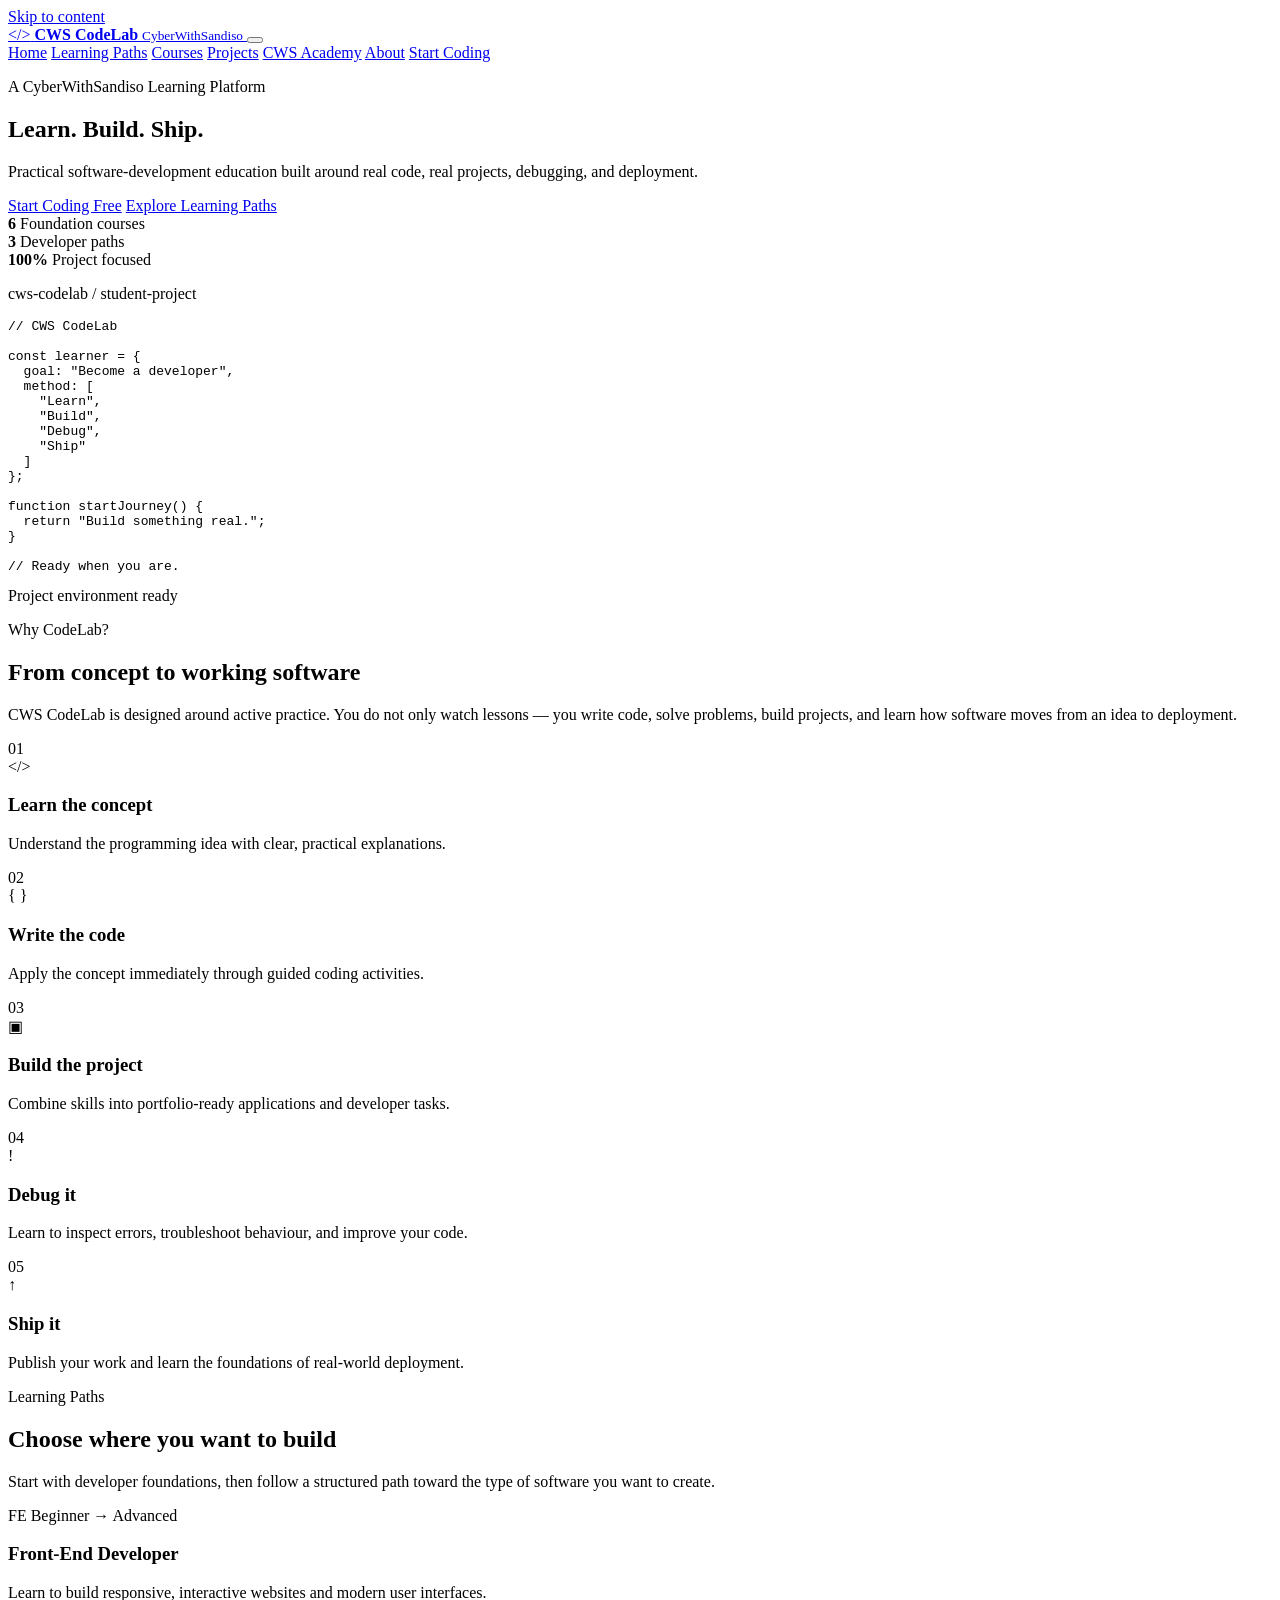
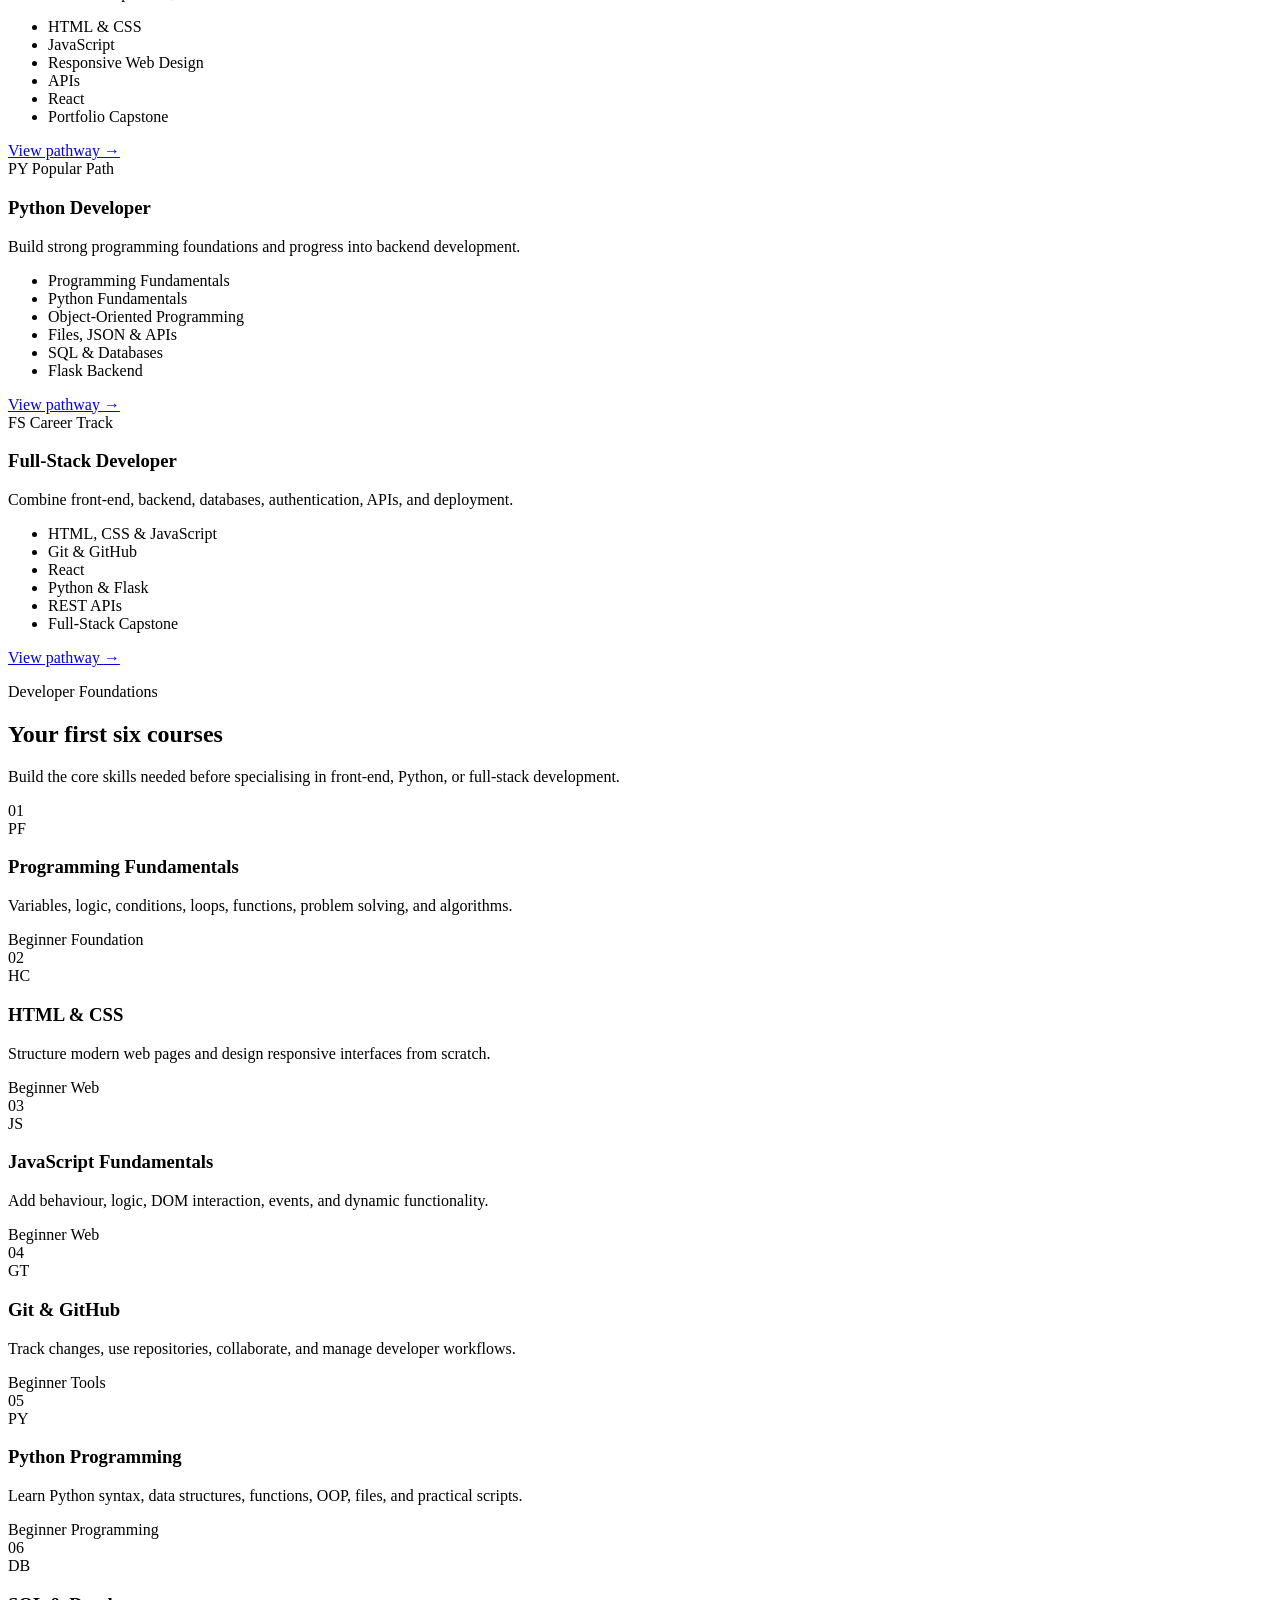
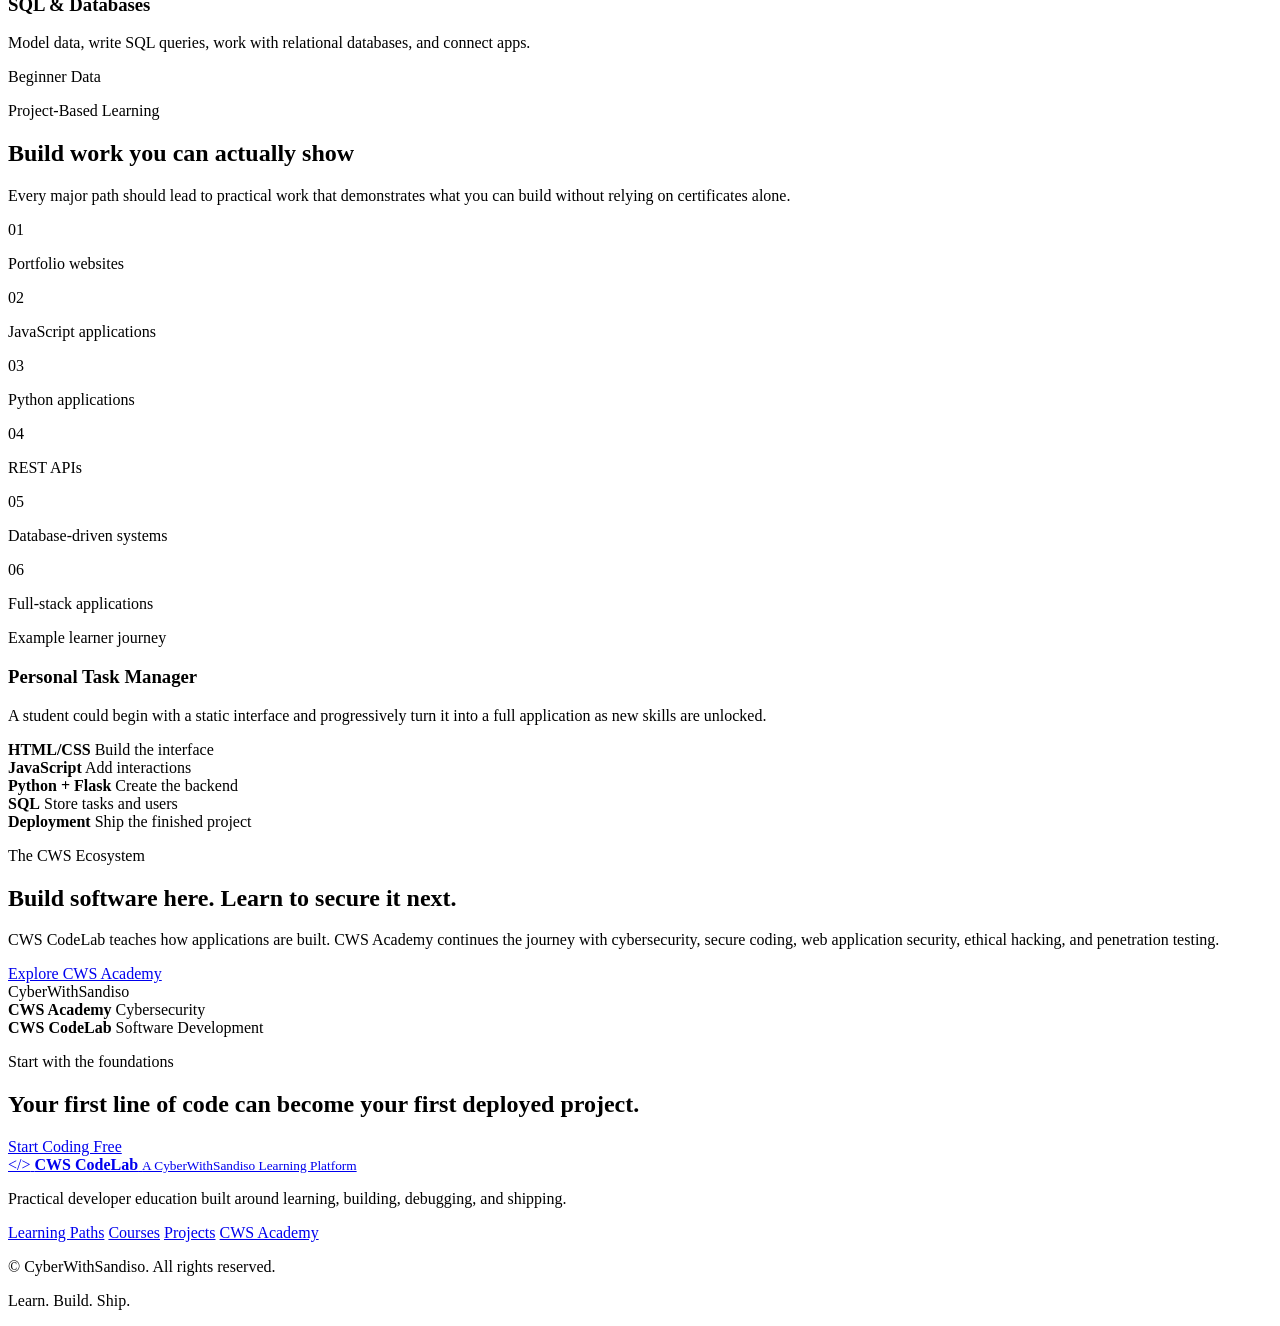
==== index.html @ efcd20a1 "Add files via upload" ====
<!DOCTYPE html>
<html lang="en">
<head>
  <meta charset="UTF-8" />
  <meta name="viewport" content="width=device-width, initial-scale=1.0" />
  <meta
    name="description"
    content="CWS CodeLab — practical software development education by CyberWithSandiso. Learn programming, build real projects, and ship working applications."
  />
  <title>CWS CodeLab | Learn. Build. Ship.</title>

  <link rel="preconnect" href="https://fonts.googleapis.com">
  <link rel="preconnect" href="https://fonts.gstatic.com" crossorigin>
  <link href="https://fonts.googleapis.com/css2?family=Inter:wght@400;500;600;700;800&family=JetBrains+Mono:wght@500;600;700&display=swap" rel="stylesheet">

  <link rel="stylesheet" href="css/style.css" />
  <link rel="stylesheet" href="css/responsive.css" />

  <script src="js/main.js" defer></script>
</head>

<body>
  <a class="skip-link" href="#main-content">Skip to content</a>

  <header class="site-header">
    <div class="container nav-wrap">
      <a href="index.html" class="brand" aria-label="CWS CodeLab home">
        <span class="brand-mark" aria-hidden="true">&lt;/&gt;</span>
        <span class="brand-copy">
          <strong>CWS CodeLab</strong>
          <small>CyberWithSandiso</small>
        </span>
      </a>

      <button
        class="nav-toggle"
        type="button"
        aria-expanded="false"
        aria-controls="primary-navigation"
        aria-label="Open navigation"
      >
        <span></span>
        <span></span>
        <span></span>
      </button>

      <nav id="primary-navigation" class="primary-nav" aria-label="Primary navigation">
        <a href="#home">Home</a>
        <a href="#paths">Learning Paths</a>
        <a href="pages/courses.html">Courses</a>
        <a href="#projects">Projects</a>
        <a href="#ecosystem">CWS Academy</a>
        <a href="#about">About</a>
        <a href="pages/courses.html" class="nav-cta">Start Coding</a>
      </nav>
    </div>
  </header>

  <main id="main-content">
    <section class="hero" id="home">
      <div class="container hero-grid">
        <div class="hero-content">
          <p class="eyebrow">A CyberWithSandiso Learning Platform</p>

          <h1>
            Learn.
            <span>Build.</span>
            Ship.
          </h1>

          <p class="hero-lead">
            Practical software-development education built around real code,
            real projects, debugging, and deployment.
          </p>

          <div class="hero-actions">
            <a class="btn btn-primary" href="pages/courses.html">Start Coding Free</a>
            <a class="btn btn-secondary" href="#paths">Explore Learning Paths</a>
          </div>

          <div class="hero-stats" aria-label="Platform highlights">
            <div>
              <strong>6</strong>
              <span>Foundation courses</span>
            </div>
            <div>
              <strong>3</strong>
              <span>Developer paths</span>
            </div>
            <div>
              <strong>100%</strong>
              <span>Project focused</span>
            </div>
          </div>
        </div>

        <div class="hero-code-card" aria-label="Example CodeLab workflow">
          <div class="terminal-bar">
            <span></span>
            <span></span>
            <span></span>
            <p>cws-codelab / student-project</p>
          </div>

          <pre><code><span class="code-comment">// CWS CodeLab</span>

<span class="code-keyword">const</span> learner = {
  goal: <span class="code-string">"Become a developer"</span>,
  method: [
    <span class="code-string">"Learn"</span>,
    <span class="code-string">"Build"</span>,
    <span class="code-string">"Debug"</span>,
    <span class="code-string">"Ship"</span>
  ]
};

<span class="code-keyword">function</span> <span class="code-function">startJourney</span>() {
  <span class="code-keyword">return</span> <span class="code-string">"Build something real."</span>;
}

<span class="code-comment">// Ready when you are.</span></code></pre>

          <div class="terminal-footer">
            <span class="status-dot"></span>
            <span>Project environment ready</span>
          </div>
        </div>
      </div>
    </section>

    <section class="section section-soft" id="about">
      <div class="container">
        <div class="section-heading centered">
          <p class="eyebrow">Why CodeLab?</p>
          <h2>From concept to working software</h2>
          <p>
            CWS CodeLab is designed around active practice. You do not only watch
            lessons — you write code, solve problems, build projects, and learn how
            software moves from an idea to deployment.
          </p>
        </div>

        <div class="workflow-grid">
          <article class="workflow-card">
            <span>01</span>
            <div class="workflow-icon">&lt;/&gt;</div>
            <h3>Learn the concept</h3>
            <p>Understand the programming idea with clear, practical explanations.</p>
          </article>

          <article class="workflow-card">
            <span>02</span>
            <div class="workflow-icon">{ }</div>
            <h3>Write the code</h3>
            <p>Apply the concept immediately through guided coding activities.</p>
          </article>

          <article class="workflow-card">
            <span>03</span>
            <div class="workflow-icon">▣</div>
            <h3>Build the project</h3>
            <p>Combine skills into portfolio-ready applications and developer tasks.</p>
          </article>

          <article class="workflow-card">
            <span>04</span>
            <div class="workflow-icon">!</div>
            <h3>Debug it</h3>
            <p>Learn to inspect errors, troubleshoot behaviour, and improve your code.</p>
          </article>

          <article class="workflow-card">
            <span>05</span>
            <div class="workflow-icon">↑</div>
            <h3>Ship it</h3>
            <p>Publish your work and learn the foundations of real-world deployment.</p>
          </article>
        </div>
      </div>
    </section>

    <section class="section" id="paths">
      <div class="container">
        <div class="section-heading">
          <p class="eyebrow">Learning Paths</p>
          <h2>Choose where you want to build</h2>
          <p>
            Start with developer foundations, then follow a structured path toward
            the type of software you want to create.
          </p>
        </div>

        <div class="path-grid">
          <article class="path-card">
            <div class="path-top">
              <span class="path-icon">FE</span>
              <span class="badge">Beginner → Advanced</span>
            </div>
            <h3>Front-End Developer</h3>
            <p>
              Learn to build responsive, interactive websites and modern user interfaces.
            </p>
            <ul>
              <li>HTML &amp; CSS</li>
              <li>JavaScript</li>
              <li>Responsive Web Design</li>
              <li>APIs</li>
              <li>React</li>
              <li>Portfolio Capstone</li>
            </ul>
            <a href="pages/courses.html" class="text-link">View pathway <span>→</span></a>
          </article>

          <article class="path-card featured">
            <div class="path-top">
              <span class="path-icon">PY</span>
              <span class="badge">Popular Path</span>
            </div>
            <h3>Python Developer</h3>
            <p>
              Build strong programming foundations and progress into backend development.
            </p>
            <ul>
              <li>Programming Fundamentals</li>
              <li>Python Fundamentals</li>
              <li>Object-Oriented Programming</li>
              <li>Files, JSON &amp; APIs</li>
              <li>SQL &amp; Databases</li>
              <li>Flask Backend</li>
            </ul>
            <a href="pages/courses.html" class="text-link">View pathway <span>→</span></a>
          </article>

          <article class="path-card">
            <div class="path-top">
              <span class="path-icon">FS</span>
              <span class="badge">Career Track</span>
            </div>
            <h3>Full-Stack Developer</h3>
            <p>
              Combine front-end, backend, databases, authentication, APIs, and deployment.
            </p>
            <ul>
              <li>HTML, CSS &amp; JavaScript</li>
              <li>Git &amp; GitHub</li>
              <li>React</li>
              <li>Python &amp; Flask</li>
              <li>REST APIs</li>
              <li>Full-Stack Capstone</li>
            </ul>
            <a href="pages/courses.html" class="text-link">View pathway <span>→</span></a>
          </article>
        </div>
      </div>
    </section>

    <section class="section section-dark" id="courses">
      <div class="container">
        <div class="section-heading light">
          <p class="eyebrow">Developer Foundations</p>
          <h2>Your first six courses</h2>
          <p>
            Build the core skills needed before specialising in front-end, Python,
            or full-stack development.
          </p>
        </div>

        <div class="course-grid">
          <article class="course-card">
            <div class="course-number">01</div>
            <div class="course-icon">PF</div>
            <h3>Programming Fundamentals</h3>
            <p>Variables, logic, conditions, loops, functions, problem solving, and algorithms.</p>
            <div class="course-meta">
              <span>Beginner</span>
              <span>Foundation</span>
            </div>
          </article>

          <article class="course-card">
            <div class="course-number">02</div>
            <div class="course-icon">HC</div>
            <h3>HTML &amp; CSS</h3>
            <p>Structure modern web pages and design responsive interfaces from scratch.</p>
            <div class="course-meta">
              <span>Beginner</span>
              <span>Web</span>
            </div>
          </article>

          <article class="course-card">
            <div class="course-number">03</div>
            <div class="course-icon">JS</div>
            <h3>JavaScript Fundamentals</h3>
            <p>Add behaviour, logic, DOM interaction, events, and dynamic functionality.</p>
            <div class="course-meta">
              <span>Beginner</span>
              <span>Web</span>
            </div>
          </article>

          <article class="course-card">
            <div class="course-number">04</div>
            <div class="course-icon">GT</div>
            <h3>Git &amp; GitHub</h3>
            <p>Track changes, use repositories, collaborate, and manage developer workflows.</p>
            <div class="course-meta">
              <span>Beginner</span>
              <span>Tools</span>
            </div>
          </article>

          <article class="course-card">
            <div class="course-number">05</div>
            <div class="course-icon">PY</div>
            <h3>Python Programming</h3>
            <p>Learn Python syntax, data structures, functions, OOP, files, and practical scripts.</p>
            <div class="course-meta">
              <span>Beginner</span>
              <span>Programming</span>
            </div>
          </article>

          <article class="course-card">
            <div class="course-number">06</div>
            <div class="course-icon">DB</div>
            <h3>SQL &amp; Databases</h3>
            <p>Model data, write SQL queries, work with relational databases, and connect apps.</p>
            <div class="course-meta">
              <span>Beginner</span>
              <span>Data</span>
            </div>
          </article>
        </div>
      </div>
    </section>

    <section class="section" id="projects">
      <div class="container project-layout">
        <div>
          <div class="section-heading">
            <p class="eyebrow">Project-Based Learning</p>
            <h2>Build work you can actually show</h2>
            <p>
              Every major path should lead to practical work that demonstrates what
              you can build without relying on certificates alone.
            </p>
          </div>

          <div class="project-list">
            <div><span>01</span><p>Portfolio websites</p></div>
            <div><span>02</span><p>JavaScript applications</p></div>
            <div><span>03</span><p>Python applications</p></div>
            <div><span>04</span><p>REST APIs</p></div>
            <div><span>05</span><p>Database-driven systems</p></div>
            <div><span>06</span><p>Full-stack applications</p></div>
          </div>
        </div>

        <div class="project-panel">
          <p class="panel-kicker">Example learner journey</p>
          <h3>Personal Task Manager</h3>
          <p>
            A student could begin with a static interface and progressively turn it into
            a full application as new skills are unlocked.
          </p>

          <div class="project-steps">
            <div>
              <strong>HTML/CSS</strong>
              <span>Build the interface</span>
            </div>
            <div>
              <strong>JavaScript</strong>
              <span>Add interactions</span>
            </div>
            <div>
              <strong>Python + Flask</strong>
              <span>Create the backend</span>
            </div>
            <div>
              <strong>SQL</strong>
              <span>Store tasks and users</span>
            </div>
            <div>
              <strong>Deployment</strong>
              <span>Ship the finished project</span>
            </div>
          </div>
        </div>
      </div>
    </section>

    <section class="section section-ecosystem" id="ecosystem">
      <div class="container ecosystem-card">
        <div class="ecosystem-copy">
          <p class="eyebrow">The CWS Ecosystem</p>
          <h2>Build software here. Learn to secure it next.</h2>
          <p>
            CWS CodeLab teaches how applications are built. CWS Academy continues the
            journey with cybersecurity, secure coding, web application security,
            ethical hacking, and penetration testing.
          </p>

          <div class="ecosystem-actions">
            <a
              class="btn btn-primary"
              href="https://sandisomayekiso.github.io/CyberWithSandiso/"
              target="_blank"
              rel="noopener noreferrer"
            >
              Explore CWS Academy
            </a>
          </div>
        </div>

        <div class="ecosystem-map" aria-label="CyberWithSandiso ecosystem">
          <div class="eco-parent">CyberWithSandiso</div>
          <div class="eco-line"></div>
          <div class="eco-children">
            <div class="eco-box">
              <strong>CWS Academy</strong>
              <span>Cybersecurity</span>
            </div>
            <div class="eco-box active">
              <strong>CWS CodeLab</strong>
              <span>Software Development</span>
            </div>
          </div>
        </div>
      </div>
    </section>

    <section class="final-cta">
      <div class="container final-cta-inner">
        <div>
          <p class="eyebrow">Start with the foundations</p>
          <h2>Your first line of code can become your first deployed project.</h2>
        </div>
        <a class="btn btn-light" href="pages/courses.html">Start Coding Free</a>
      </div>
    </section>
  </main>

  <footer class="site-footer">
    <div class="container footer-grid">
      <div>
        <a href="index.html" class="brand footer-brand">
          <span class="brand-mark" aria-hidden="true">&lt;/&gt;</span>
          <span class="brand-copy">
            <strong>CWS CodeLab</strong>
            <small>A CyberWithSandiso Learning Platform</small>
          </span>
        </a>
        <p class="footer-note">
          Practical developer education built around learning, building, debugging, and shipping.
        </p>
      </div>

      <div class="footer-links">
        <a href="#paths">Learning Paths</a>
        <a href="pages/courses.html">Courses</a>
        <a href="#projects">Projects</a>
        <a href="#ecosystem">CWS Academy</a>
      </div>
    </div>

    <div class="container footer-bottom">
      <p>&copy; <span id="current-year"></span> CyberWithSandiso. All rights reserved.</p>
      <p>Learn. Build. Ship.</p>
    </div>
  </footer>
</body>
</html>
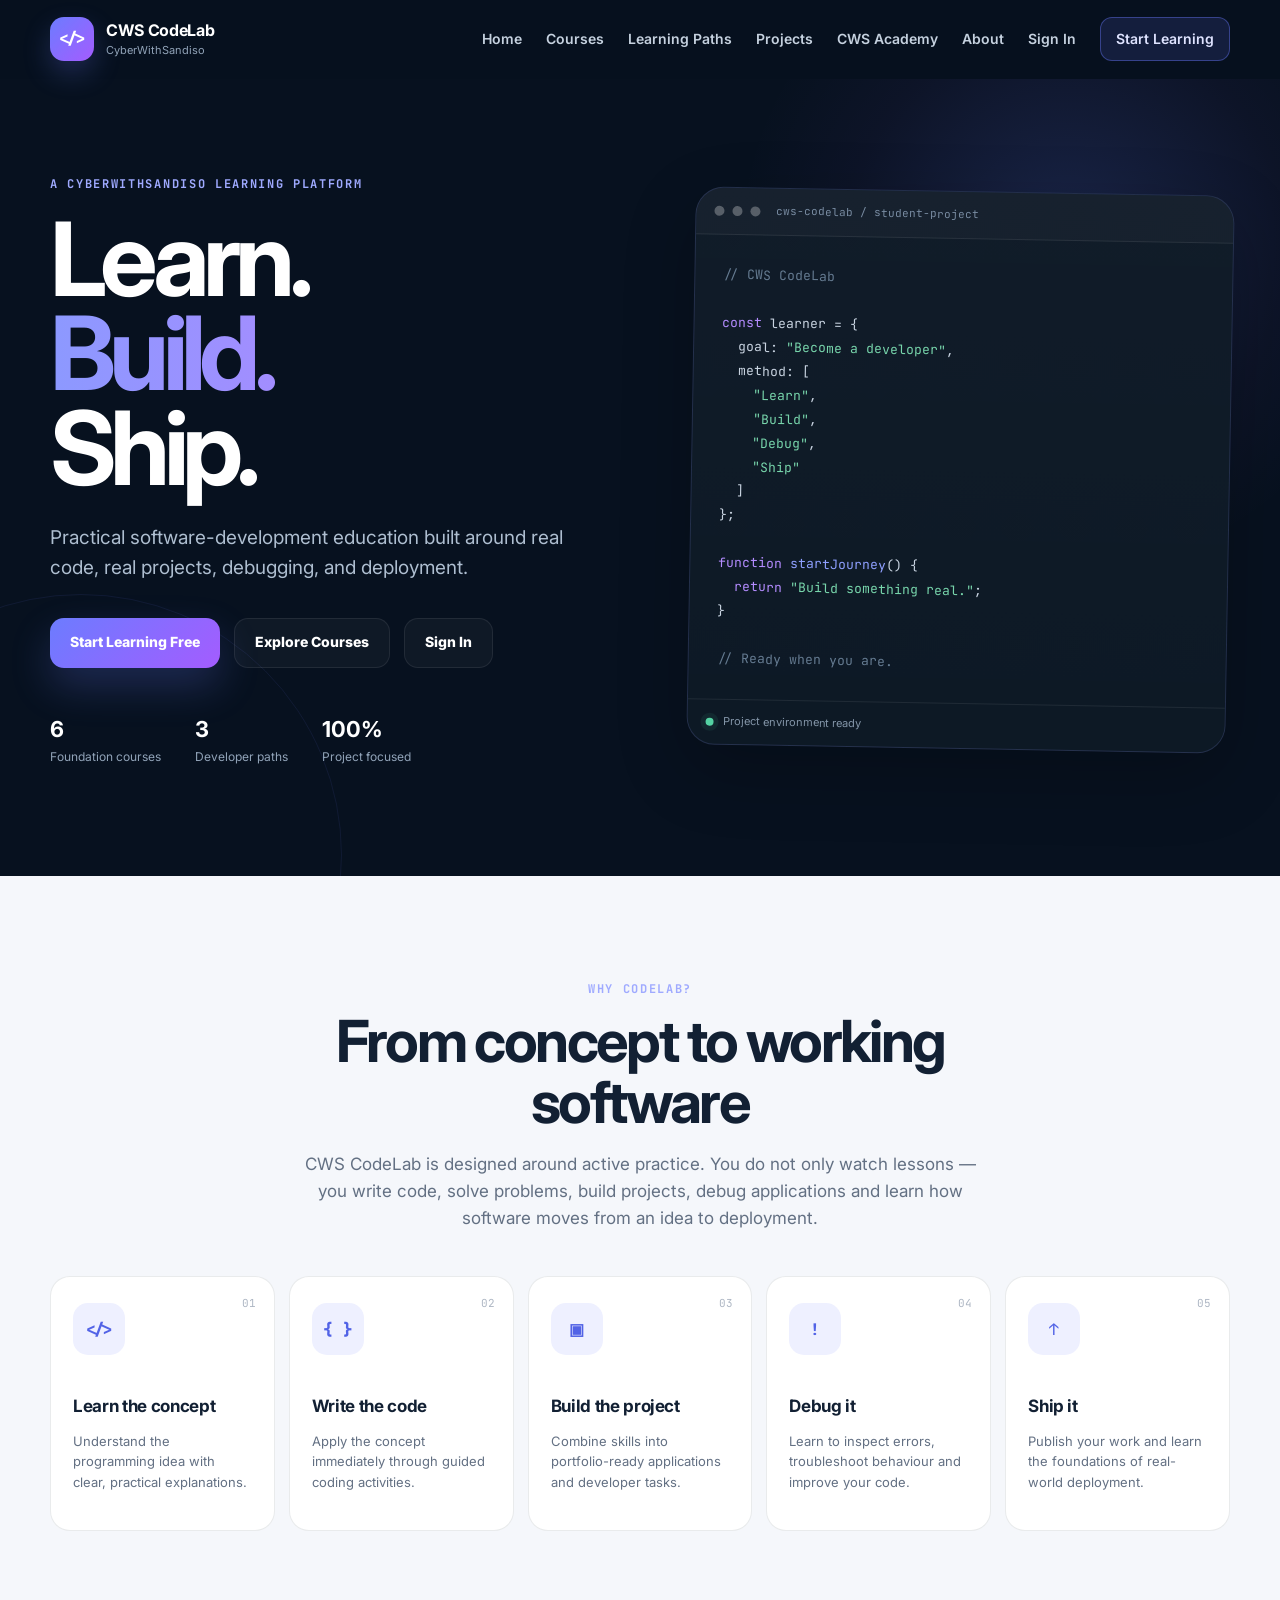
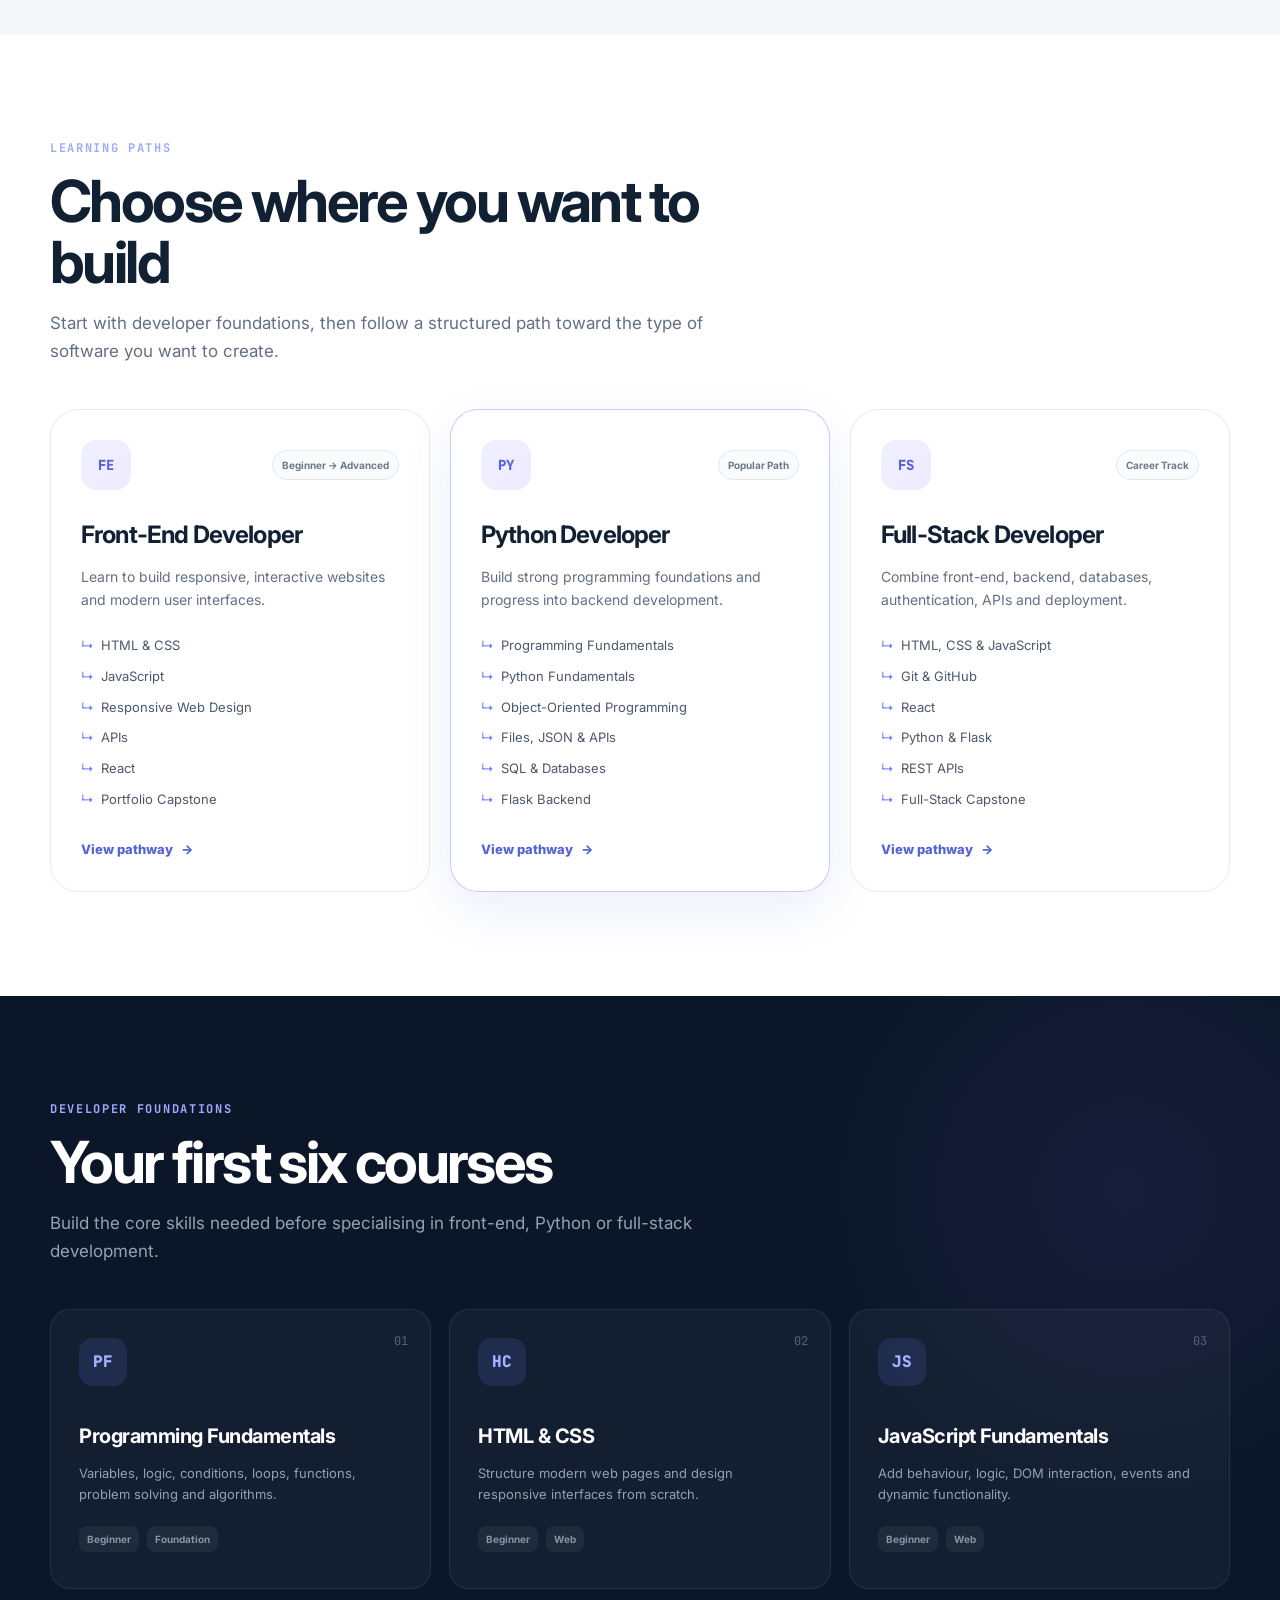
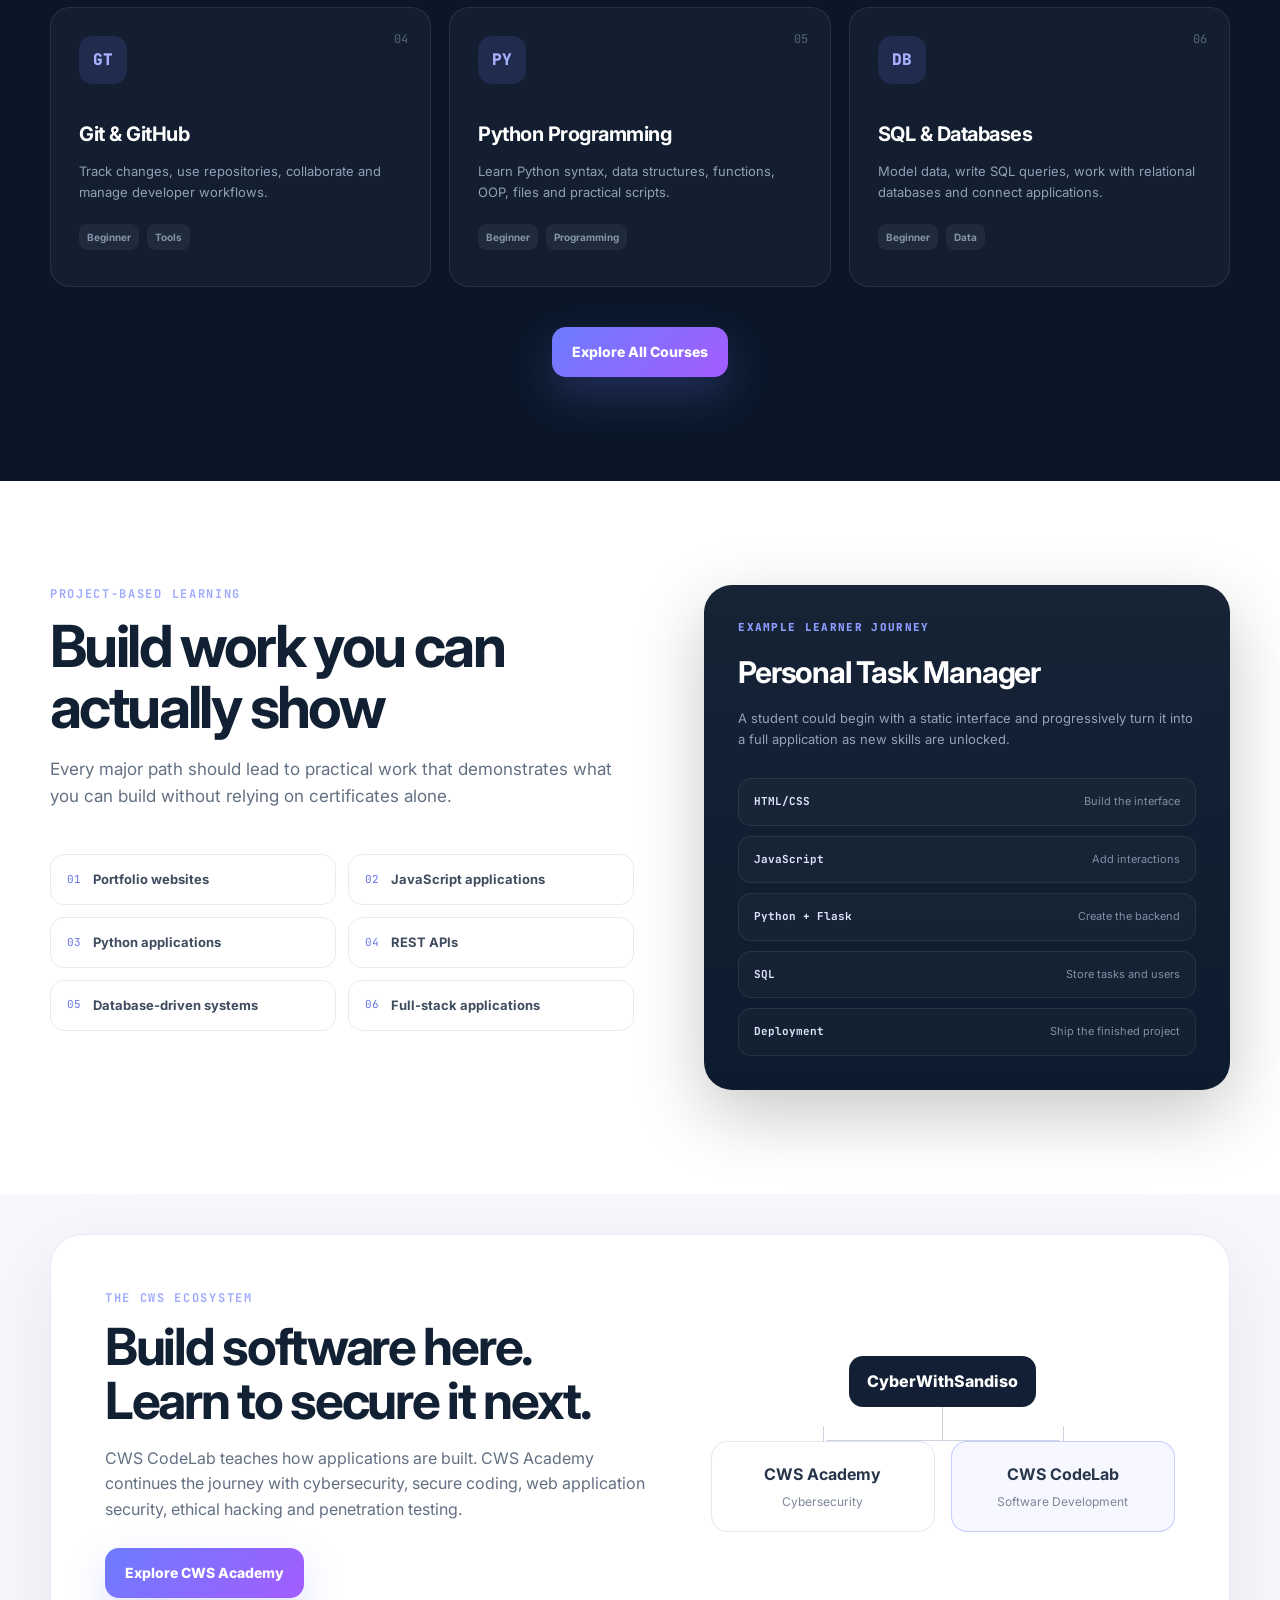
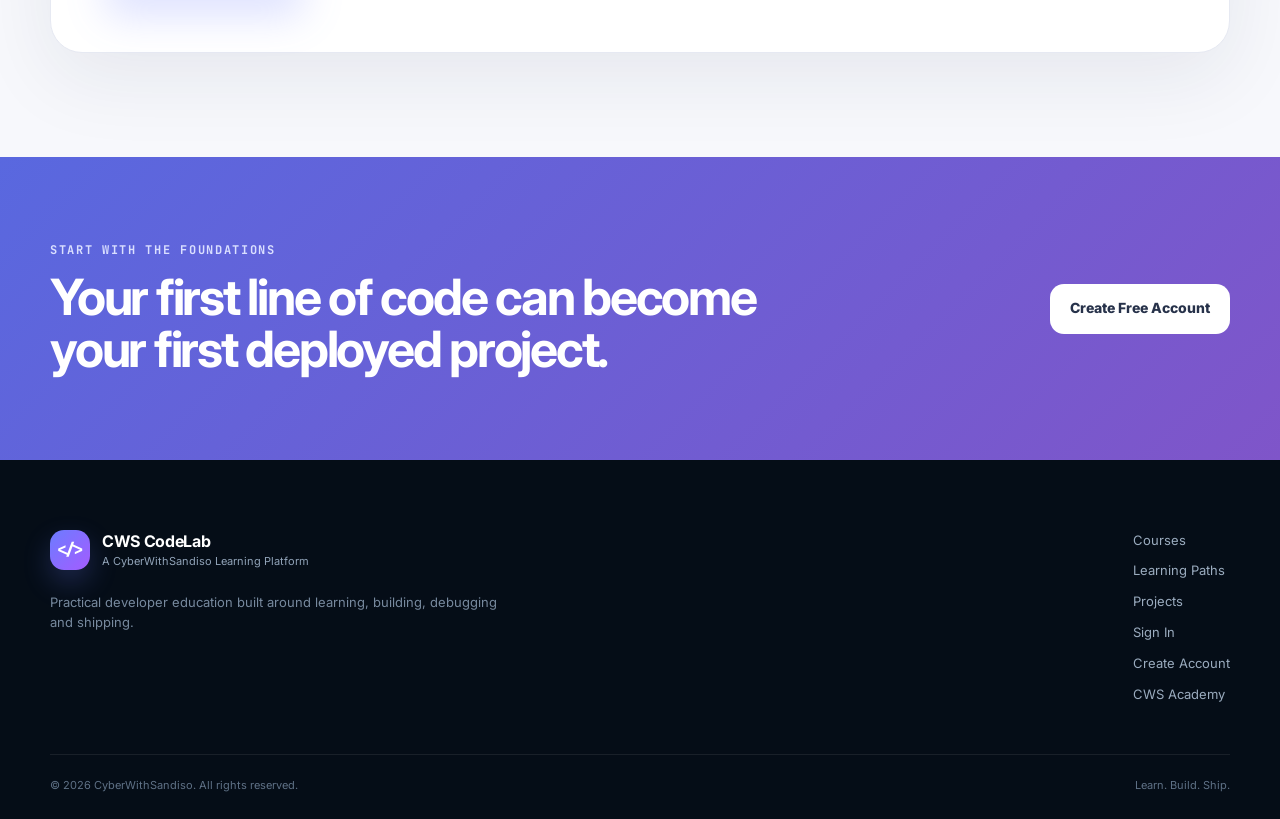
==== commit 503cdd82: "Update index.html" ====
--- a/index.html
+++ b/index.html
@@ -1,36 +1,140 @@
 <!DOCTYPE html>
 <html lang="en">
+
 <head>
+
   <meta charset="UTF-8" />
-  <meta name="viewport" content="width=device-width, initial-scale=1.0" />
+
+  <meta
+    name="viewport"
+    content="width=device-width, initial-scale=1.0"
+  />
+
   <meta
     name="description"
     content="CWS CodeLab — practical software development education by CyberWithSandiso. Learn programming, build real projects, and ship working applications."
   />
-  <title>CWS CodeLab | Learn. Build. Ship.</title>
-
-  <link rel="preconnect" href="https://fonts.googleapis.com">
-  <link rel="preconnect" href="https://fonts.gstatic.com" crossorigin>
-  <link href="https://fonts.googleapis.com/css2?family=Inter:wght@400;500;600;700;800&family=JetBrains+Mono:wght@500;600;700&display=swap" rel="stylesheet">
-
-  <link rel="stylesheet" href="css/style.css" />
-  <link rel="stylesheet" href="css/responsive.css" />
-
-  <script src="js/main.js" defer></script>
+
+  <meta
+    name="keywords"
+    content="CWS CodeLab, CyberWithSandiso, programming, coding, software development, HTML, CSS, JavaScript, Python, SQL, Git, GitHub, web development"
+  />
+
+  <meta
+    name="author"
+    content="CyberWithSandiso"
+  />
+
+
+  <title>
+    CWS CodeLab | Learn. Build. Ship.
+  </title>
+
+
+  <!-- =====================================================
+       GOOGLE FONTS
+  ====================================================== -->
+
+  <link
+    rel="preconnect"
+    href="https://fonts.googleapis.com"
+  >
+
+  <link
+    rel="preconnect"
+    href="https://fonts.gstatic.com"
+    crossorigin
+  >
+
+  <link
+    href="https://fonts.googleapis.com/css2?family=Inter:wght@400;500;600;700;800&family=JetBrains+Mono:wght@500;600;700&display=swap"
+    rel="stylesheet"
+  >
+
+
+  <!-- =====================================================
+       STYLES
+  ====================================================== -->
+
+  <link
+    rel="stylesheet"
+    href="css/style.css"
+  />
+
+  <link
+    rel="stylesheet"
+    href="css/responsive.css"
+  />
+
+
+  <!-- =====================================================
+       JAVASCRIPT
+  ====================================================== -->
+
+  <script
+    src="js/main.js"
+    defer
+  ></script>
+
 </head>
 
+
 <body>
-  <a class="skip-link" href="#main-content">Skip to content</a>
+
+
+  <!-- =====================================================
+       SKIP LINK
+  ====================================================== -->
+
+  <a
+    class="skip-link"
+    href="#main-content"
+  >
+    Skip to content
+  </a>
+
+
+  <!-- =====================================================
+       HEADER / NAVIGATION
+  ====================================================== -->
 
   <header class="site-header">
+
     <div class="container nav-wrap">
-      <a href="index.html" class="brand" aria-label="CWS CodeLab home">
-        <span class="brand-mark" aria-hidden="true">&lt;/&gt;</span>
+
+
+      <!-- BRAND -->
+
+      <a
+        href="index.html"
+        class="brand"
+        aria-label="CWS CodeLab home"
+      >
+
+        <span
+          class="brand-mark"
+          aria-hidden="true"
+        >
+          &lt;/&gt;
+        </span>
+
+
         <span class="brand-copy">
-          <strong>CWS CodeLab</strong>
-          <small>CyberWithSandiso</small>
+
+          <strong>
+            CWS CodeLab
+          </strong>
+
+          <small>
+            CyberWithSandiso
+          </small>
+
         </span>
+
       </a>
+
+
+      <!-- MOBILE NAVIGATION BUTTON -->
 
       <button
         class="nav-toggle"
@@ -39,68 +143,236 @@
         aria-controls="primary-navigation"
         aria-label="Open navigation"
       >
+
         <span></span>
         <span></span>
         <span></span>
+
       </button>
 
-      <nav id="primary-navigation" class="primary-nav" aria-label="Primary navigation">
-        <a href="#home">Home</a>
-        <a href="#paths">Learning Paths</a>
-        <a href="pages/courses.html">Courses</a>
-        <a href="#projects">Projects</a>
-        <a href="#ecosystem">CWS Academy</a>
-        <a href="#about">About</a>
-        <a href="pages/courses.html" class="nav-cta">Start Coding</a>
+
+      <!-- PRIMARY NAVIGATION -->
+
+      <nav
+        id="primary-navigation"
+        class="primary-nav"
+        aria-label="Primary navigation"
+      >
+
+        <a
+          href="#home"
+          aria-current="page"
+        >
+          Home
+        </a>
+
+
+        <a href="pages/courses.html">
+          Courses
+        </a>
+
+
+        <a href="#paths">
+          Learning Paths
+        </a>
+
+
+        <a href="#projects">
+          Projects
+        </a>
+
+
+        <a
+          href="https://sandisomayekiso.github.io/CyberWithSandiso/"
+          class="academy-nav-link"
+        >
+          CWS Academy
+        </a>
+
+
+        <a href="#about">
+          About
+        </a>
+
+
+        <a
+          href="pages/login.html"
+          class="nav-signin"
+        >
+          Sign In
+        </a>
+
+
+        <a
+          href="pages/register.html"
+          class="nav-cta"
+        >
+          Start Learning
+        </a>
+
       </nav>
+
     </div>
+
   </header>
 
+
+  <!-- =====================================================
+       MAIN
+  ====================================================== -->
+
   <main id="main-content">
-    <section class="hero" id="home">
+
+
+    <!-- ===================================================
+         HERO
+    ==================================================== -->
+
+    <section
+      class="hero"
+      id="home"
+    >
+
       <div class="container hero-grid">
+
+
+        <!-- HERO CONTENT -->
+
         <div class="hero-content">
-          <p class="eyebrow">A CyberWithSandiso Learning Platform</p>
+
+          <p class="eyebrow">
+            A CyberWithSandiso Learning Platform
+          </p>
+
 
           <h1>
+
             Learn.
-            <span>Build.</span>
+
+            <span>
+              Build.
+            </span>
+
             Ship.
+
           </h1>
 
+
           <p class="hero-lead">
-            Practical software-development education built around real code,
-            real projects, debugging, and deployment.
+
+            Practical software-development education built
+            around real code, real projects, debugging,
+            and deployment.
+
           </p>
 
+
+          <!-- HERO ACTIONS -->
+
           <div class="hero-actions">
-            <a class="btn btn-primary" href="pages/courses.html">Start Coding Free</a>
-            <a class="btn btn-secondary" href="#paths">Explore Learning Paths</a>
+
+
+            <a
+              class="btn btn-primary"
+              href="pages/register.html"
+            >
+              Start Learning Free
+            </a>
+
+
+            <a
+              class="btn btn-secondary"
+              href="pages/courses.html"
+            >
+              Explore Courses
+            </a>
+
+
+            <a
+              class="btn btn-secondary"
+              href="pages/login.html"
+            >
+              Sign In
+            </a>
+
+
           </div>
 
-          <div class="hero-stats" aria-label="Platform highlights">
+
+          <!-- HERO STATS -->
+
+          <div
+            class="hero-stats"
+            aria-label="Platform highlights"
+          >
+
+
             <div>
-              <strong>6</strong>
-              <span>Foundation courses</span>
-            </div>
+
+              <strong>
+                6
+              </strong>
+
+              <span>
+                Foundation courses
+              </span>
+
+            </div>
+
+
             <div>
-              <strong>3</strong>
-              <span>Developer paths</span>
-            </div>
+
+              <strong>
+                3
+              </strong>
+
+              <span>
+                Developer paths
+              </span>
+
+            </div>
+
+
             <div>
-              <strong>100%</strong>
-              <span>Project focused</span>
-            </div>
+
+              <strong>
+                100%
+              </strong>
+
+              <span>
+                Project focused
+              </span>
+
+            </div>
+
+
           </div>
+
         </div>
 
-        <div class="hero-code-card" aria-label="Example CodeLab workflow">
+
+        <!-- =================================================
+             HERO CODE CARD
+        ================================================== -->
+
+        <div
+          class="hero-code-card"
+          aria-label="Example CodeLab workflow"
+        >
+
+
           <div class="terminal-bar">
+
             <span></span>
             <span></span>
             <span></span>
-            <p>cws-codelab / student-project</p>
+
+            <p>
+              cws-codelab / student-project
+            </p>
+
           </div>
+
 
           <pre><code><span class="code-comment">// CWS CodeLab</span>
 
@@ -120,355 +392,1152 @@
 
 <span class="code-comment">// Ready when you are.</span></code></pre>
 
+
           <div class="terminal-footer">
+
             <span class="status-dot"></span>
-            <span>Project environment ready</span>
+
+            <span>
+              Project environment ready
+            </span>
+
           </div>
+
+
         </div>
+
       </div>
+
     </section>
 
-    <section class="section section-soft" id="about">
+
+    <!-- ===================================================
+         WHY CODELAB
+    ==================================================== -->
+
+    <section
+      class="section section-soft"
+      id="about"
+    >
+
       <div class="container">
+
+
         <div class="section-heading centered">
-          <p class="eyebrow">Why CodeLab?</p>
-          <h2>From concept to working software</h2>
+
+          <p class="eyebrow">
+            Why CodeLab?
+          </p>
+
+
+          <h2>
+            From concept to working software
+          </h2>
+
+
           <p>
-            CWS CodeLab is designed around active practice. You do not only watch
-            lessons — you write code, solve problems, build projects, and learn how
-            software moves from an idea to deployment.
+
+            CWS CodeLab is designed around active practice.
+
+            You do not only watch lessons — you write code,
+            solve problems, build projects, debug applications
+            and learn how software moves from an idea to
+            deployment.
+
           </p>
+
         </div>
 
+
+        <!-- WORKFLOW -->
+
         <div class="workflow-grid">
+
+
           <article class="workflow-card">
-            <span>01</span>
-            <div class="workflow-icon">&lt;/&gt;</div>
-            <h3>Learn the concept</h3>
-            <p>Understand the programming idea with clear, practical explanations.</p>
+
+            <span>
+              01
+            </span>
+
+            <div class="workflow-icon">
+              &lt;/&gt;
+            </div>
+
+            <h3>
+              Learn the concept
+            </h3>
+
+            <p>
+              Understand the programming idea with clear,
+              practical explanations.
+            </p>
+
           </article>
 
+
           <article class="workflow-card">
-            <span>02</span>
-            <div class="workflow-icon">{ }</div>
-            <h3>Write the code</h3>
-            <p>Apply the concept immediately through guided coding activities.</p>
+
+            <span>
+              02
+            </span>
+
+            <div class="workflow-icon">
+              { }
+            </div>
+
+            <h3>
+              Write the code
+            </h3>
+
+            <p>
+              Apply the concept immediately through guided
+              coding activities.
+            </p>
+
           </article>
 
+
           <article class="workflow-card">
-            <span>03</span>
-            <div class="workflow-icon">▣</div>
-            <h3>Build the project</h3>
-            <p>Combine skills into portfolio-ready applications and developer tasks.</p>
+
+            <span>
+              03
+            </span>
+
+            <div class="workflow-icon">
+              ▣
+            </div>
+
+            <h3>
+              Build the project
+            </h3>
+
+            <p>
+              Combine skills into portfolio-ready applications
+              and developer tasks.
+            </p>
+
           </article>
 
+
           <article class="workflow-card">
-            <span>04</span>
-            <div class="workflow-icon">!</div>
-            <h3>Debug it</h3>
-            <p>Learn to inspect errors, troubleshoot behaviour, and improve your code.</p>
+
+            <span>
+              04
+            </span>
+
+            <div class="workflow-icon">
+              !
+            </div>
+
+            <h3>
+              Debug it
+            </h3>
+
+            <p>
+              Learn to inspect errors, troubleshoot behaviour
+              and improve your code.
+            </p>
+
           </article>
 
+
           <article class="workflow-card">
-            <span>05</span>
-            <div class="workflow-icon">↑</div>
-            <h3>Ship it</h3>
-            <p>Publish your work and learn the foundations of real-world deployment.</p>
+
+            <span>
+              05
+            </span>
+
+            <div class="workflow-icon">
+              ↑
+            </div>
+
+            <h3>
+              Ship it
+            </h3>
+
+            <p>
+              Publish your work and learn the foundations
+              of real-world deployment.
+            </p>
+
           </article>
+
+
         </div>
+
       </div>
+
     </section>
 
-    <section class="section" id="paths">
+
+    <!-- ===================================================
+         LEARNING PATHS
+    ==================================================== -->
+
+    <section
+      class="section"
+      id="paths"
+    >
+
       <div class="container">
+
+
         <div class="section-heading">
-          <p class="eyebrow">Learning Paths</p>
-          <h2>Choose where you want to build</h2>
+
+          <p class="eyebrow">
+            Learning Paths
+          </p>
+
+
+          <h2>
+            Choose where you want to build
+          </h2>
+
+
           <p>
-            Start with developer foundations, then follow a structured path toward
-            the type of software you want to create.
+
+            Start with developer foundations, then follow
+            a structured path toward the type of software
+            you want to create.
+
           </p>
+
         </div>
 
+
         <div class="path-grid">
+
+
+          <!-- FRONT-END -->
+
           <article class="path-card">
+
             <div class="path-top">
-              <span class="path-icon">FE</span>
-              <span class="badge">Beginner → Advanced</span>
-            </div>
-            <h3>Front-End Developer</h3>
+
+              <span class="path-icon">
+                FE
+              </span>
+
+              <span class="badge">
+                Beginner → Advanced
+              </span>
+
+            </div>
+
+
+            <h3>
+              Front-End Developer
+            </h3>
+
+
             <p>
-              Learn to build responsive, interactive websites and modern user interfaces.
-            </p>
+
+              Learn to build responsive, interactive websites
+              and modern user interfaces.
+
+            </p>
+
+
             <ul>
-              <li>HTML &amp; CSS</li>
-              <li>JavaScript</li>
-              <li>Responsive Web Design</li>
-              <li>APIs</li>
-              <li>React</li>
-              <li>Portfolio Capstone</li>
+
+              <li>
+                HTML &amp; CSS
+              </li>
+
+              <li>
+                JavaScript
+              </li>
+
+              <li>
+                Responsive Web Design
+              </li>
+
+              <li>
+                APIs
+              </li>
+
+              <li>
+                React
+              </li>
+
+              <li>
+                Portfolio Capstone
+              </li>
+
             </ul>
-            <a href="pages/courses.html" class="text-link">View pathway <span>→</span></a>
+
+
+            <a
+              href="pages/courses.html"
+              class="text-link"
+            >
+              View pathway
+              <span>→</span>
+            </a>
+
           </article>
 
+
+          <!-- PYTHON -->
+
           <article class="path-card featured">
+
             <div class="path-top">
-              <span class="path-icon">PY</span>
-              <span class="badge">Popular Path</span>
-            </div>
-            <h3>Python Developer</h3>
+
+              <span class="path-icon">
+                PY
+              </span>
+
+              <span class="badge">
+                Popular Path
+              </span>
+
+            </div>
+
+
+            <h3>
+              Python Developer
+            </h3>
+
+
             <p>
-              Build strong programming foundations and progress into backend development.
-            </p>
+
+              Build strong programming foundations and
+              progress into backend development.
+
+            </p>
+
+
             <ul>
-              <li>Programming Fundamentals</li>
-              <li>Python Fundamentals</li>
-              <li>Object-Oriented Programming</li>
-              <li>Files, JSON &amp; APIs</li>
-              <li>SQL &amp; Databases</li>
-              <li>Flask Backend</li>
+
+              <li>
+                Programming Fundamentals
+              </li>
+
+              <li>
+                Python Fundamentals
+              </li>
+
+              <li>
+                Object-Oriented Programming
+              </li>
+
+              <li>
+                Files, JSON &amp; APIs
+              </li>
+
+              <li>
+                SQL &amp; Databases
+              </li>
+
+              <li>
+                Flask Backend
+              </li>
+
             </ul>
-            <a href="pages/courses.html" class="text-link">View pathway <span>→</span></a>
+
+
+            <a
+              href="pages/courses.html"
+              class="text-link"
+            >
+              View pathway
+              <span>→</span>
+            </a>
+
           </article>
 
+
+          <!-- FULL STACK -->
+
           <article class="path-card">
+
             <div class="path-top">
-              <span class="path-icon">FS</span>
-              <span class="badge">Career Track</span>
-            </div>
-            <h3>Full-Stack Developer</h3>
+
+              <span class="path-icon">
+                FS
+              </span>
+
+              <span class="badge">
+                Career Track
+              </span>
+
+            </div>
+
+
+            <h3>
+              Full-Stack Developer
+            </h3>
+
+
             <p>
-              Combine front-end, backend, databases, authentication, APIs, and deployment.
-            </p>
+
+              Combine front-end, backend, databases,
+              authentication, APIs and deployment.
+
+            </p>
+
+
             <ul>
-              <li>HTML, CSS &amp; JavaScript</li>
-              <li>Git &amp; GitHub</li>
-              <li>React</li>
-              <li>Python &amp; Flask</li>
-              <li>REST APIs</li>
-              <li>Full-Stack Capstone</li>
+
+              <li>
+                HTML, CSS &amp; JavaScript
+              </li>
+
+              <li>
+                Git &amp; GitHub
+              </li>
+
+              <li>
+                React
+              </li>
+
+              <li>
+                Python &amp; Flask
+              </li>
+
+              <li>
+                REST APIs
+              </li>
+
+              <li>
+                Full-Stack Capstone
+              </li>
+
             </ul>
-            <a href="pages/courses.html" class="text-link">View pathway <span>→</span></a>
+
+
+            <a
+              href="pages/courses.html"
+              class="text-link"
+            >
+              View pathway
+              <span>→</span>
+            </a>
+
           </article>
+
+
         </div>
+
       </div>
+
     </section>
 
-    <section class="section section-dark" id="courses">
+
+    <!-- ===================================================
+         FOUNDATION COURSES
+    ==================================================== -->
+
+    <section
+      class="section section-dark"
+      id="courses"
+    >
+
       <div class="container">
+
+
         <div class="section-heading light">
-          <p class="eyebrow">Developer Foundations</p>
-          <h2>Your first six courses</h2>
+
+          <p class="eyebrow">
+            Developer Foundations
+          </p>
+
+          <h2>
+            Your first six courses
+          </h2>
+
           <p>
-            Build the core skills needed before specialising in front-end, Python,
-            or full-stack development.
+
+            Build the core skills needed before specialising
+            in front-end, Python or full-stack development.
+
           </p>
+
         </div>
 
+
         <div class="course-grid">
+
+
+          <!-- COURSE 01 -->
+
           <article class="course-card">
-            <div class="course-number">01</div>
-            <div class="course-icon">PF</div>
-            <h3>Programming Fundamentals</h3>
-            <p>Variables, logic, conditions, loops, functions, problem solving, and algorithms.</p>
+
+            <div class="course-number">
+              01
+            </div>
+
+            <div class="course-icon">
+              PF
+            </div>
+
+            <h3>
+              Programming Fundamentals
+            </h3>
+
+            <p>
+              Variables, logic, conditions, loops,
+              functions, problem solving and algorithms.
+            </p>
+
             <div class="course-meta">
-              <span>Beginner</span>
-              <span>Foundation</span>
-            </div>
+
+              <span>
+                Beginner
+              </span>
+
+              <span>
+                Foundation
+              </span>
+
+            </div>
+
           </article>
 
+
+          <!-- COURSE 02 -->
+
           <article class="course-card">
-            <div class="course-number">02</div>
-            <div class="course-icon">HC</div>
-            <h3>HTML &amp; CSS</h3>
-            <p>Structure modern web pages and design responsive interfaces from scratch.</p>
+
+            <div class="course-number">
+              02
+            </div>
+
+            <div class="course-icon">
+              HC
+            </div>
+
+            <h3>
+              HTML &amp; CSS
+            </h3>
+
+            <p>
+              Structure modern web pages and design
+              responsive interfaces from scratch.
+            </p>
+
             <div class="course-meta">
-              <span>Beginner</span>
-              <span>Web</span>
-            </div>
+
+              <span>
+                Beginner
+              </span>
+
+              <span>
+                Web
+              </span>
+
+            </div>
+
           </article>
 
+
+          <!-- COURSE 03 -->
+
           <article class="course-card">
-            <div class="course-number">03</div>
-            <div class="course-icon">JS</div>
-            <h3>JavaScript Fundamentals</h3>
-            <p>Add behaviour, logic, DOM interaction, events, and dynamic functionality.</p>
+
+            <div class="course-number">
+              03
+            </div>
+
+            <div class="course-icon">
+              JS
+            </div>
+
+            <h3>
+              JavaScript Fundamentals
+            </h3>
+
+            <p>
+              Add behaviour, logic, DOM interaction,
+              events and dynamic functionality.
+            </p>
+
             <div class="course-meta">
-              <span>Beginner</span>
-              <span>Web</span>
-            </div>
+
+              <span>
+                Beginner
+              </span>
+
+              <span>
+                Web
+              </span>
+
+            </div>
+
           </article>
 
+
+          <!-- COURSE 04 -->
+
           <article class="course-card">
-            <div class="course-number">04</div>
-            <div class="course-icon">GT</div>
-            <h3>Git &amp; GitHub</h3>
-            <p>Track changes, use repositories, collaborate, and manage developer workflows.</p>
+
+            <div class="course-number">
+              04
+            </div>
+
+            <div class="course-icon">
+              GT
+            </div>
+
+            <h3>
+              Git &amp; GitHub
+            </h3>
+
+            <p>
+              Track changes, use repositories,
+              collaborate and manage developer workflows.
+            </p>
+
             <div class="course-meta">
-              <span>Beginner</span>
-              <span>Tools</span>
-            </div>
+
+              <span>
+                Beginner
+              </span>
+
+              <span>
+                Tools
+              </span>
+
+            </div>
+
           </article>
 
+
+          <!-- COURSE 05 -->
+
           <article class="course-card">
-            <div class="course-number">05</div>
-            <div class="course-icon">PY</div>
-            <h3>Python Programming</h3>
-            <p>Learn Python syntax, data structures, functions, OOP, files, and practical scripts.</p>
+
+            <div class="course-number">
+              05
+            </div>
+
+            <div class="course-icon">
+              PY
+            </div>
+
+            <h3>
+              Python Programming
+            </h3>
+
+            <p>
+              Learn Python syntax, data structures,
+              functions, OOP, files and practical scripts.
+            </p>
+
             <div class="course-meta">
-              <span>Beginner</span>
-              <span>Programming</span>
-            </div>
+
+              <span>
+                Beginner
+              </span>
+
+              <span>
+                Programming
+              </span>
+
+            </div>
+
           </article>
 
+
+          <!-- COURSE 06 -->
+
           <article class="course-card">
-            <div class="course-number">06</div>
-            <div class="course-icon">DB</div>
-            <h3>SQL &amp; Databases</h3>
-            <p>Model data, write SQL queries, work with relational databases, and connect apps.</p>
+
+            <div class="course-number">
+              06
+            </div>
+
+            <div class="course-icon">
+              DB
+            </div>
+
+            <h3>
+              SQL &amp; Databases
+            </h3>
+
+            <p>
+              Model data, write SQL queries,
+              work with relational databases
+              and connect applications.
+            </p>
+
             <div class="course-meta">
-              <span>Beginner</span>
-              <span>Data</span>
-            </div>
+
+              <span>
+                Beginner
+              </span>
+
+              <span>
+                Data
+              </span>
+
+            </div>
+
           </article>
+
+
         </div>
+
+
+        <!-- COURSES CTA -->
+
+        <div
+          class="section-action"
+          style="margin-top: 40px; text-align: center;"
+        >
+
+          <a
+            href="pages/courses.html"
+            class="btn btn-primary"
+          >
+            Explore All Courses
+          </a>
+
+        </div>
+
+
       </div>
+
     </section>
 
-    <section class="section" id="projects">
+
+    <!-- ===================================================
+         PROJECT BASED LEARNING
+    ==================================================== -->
+
+    <section
+      class="section"
+      id="projects"
+    >
+
       <div class="container project-layout">
+
+
         <div>
+
+
           <div class="section-heading">
-            <p class="eyebrow">Project-Based Learning</p>
-            <h2>Build work you can actually show</h2>
+
+            <p class="eyebrow">
+              Project-Based Learning
+            </p>
+
+            <h2>
+              Build work you can actually show
+            </h2>
+
             <p>
-              Every major path should lead to practical work that demonstrates what
-              you can build without relying on certificates alone.
-            </p>
+
+              Every major path should lead to practical work
+              that demonstrates what you can build without
+              relying on certificates alone.
+
+            </p>
+
           </div>
 
+
           <div class="project-list">
-            <div><span>01</span><p>Portfolio websites</p></div>
-            <div><span>02</span><p>JavaScript applications</p></div>
-            <div><span>03</span><p>Python applications</p></div>
-            <div><span>04</span><p>REST APIs</p></div>
-            <div><span>05</span><p>Database-driven systems</p></div>
-            <div><span>06</span><p>Full-stack applications</p></div>
+
+            <div>
+              <span>01</span>
+              <p>Portfolio websites</p>
+            </div>
+
+            <div>
+              <span>02</span>
+              <p>JavaScript applications</p>
+            </div>
+
+            <div>
+              <span>03</span>
+              <p>Python applications</p>
+            </div>
+
+            <div>
+              <span>04</span>
+              <p>REST APIs</p>
+            </div>
+
+            <div>
+              <span>05</span>
+              <p>Database-driven systems</p>
+            </div>
+
+            <div>
+              <span>06</span>
+              <p>Full-stack applications</p>
+            </div>
+
           </div>
+
+
         </div>
 
+
+        <!-- EXAMPLE PROJECT -->
+
         <div class="project-panel">
-          <p class="panel-kicker">Example learner journey</p>
-          <h3>Personal Task Manager</h3>
+
+          <p class="panel-kicker">
+            Example learner journey
+          </p>
+
+
+          <h3>
+            Personal Task Manager
+          </h3>
+
+
           <p>
-            A student could begin with a static interface and progressively turn it into
-            a full application as new skills are unlocked.
+
+            A student could begin with a static interface
+            and progressively turn it into a full application
+            as new skills are unlocked.
+
           </p>
 
+
           <div class="project-steps">
+
+
             <div>
-              <strong>HTML/CSS</strong>
-              <span>Build the interface</span>
-            </div>
+
+              <strong>
+                HTML/CSS
+              </strong>
+
+              <span>
+                Build the interface
+              </span>
+
+            </div>
+
+
             <div>
-              <strong>JavaScript</strong>
-              <span>Add interactions</span>
-            </div>
+
+              <strong>
+                JavaScript
+              </strong>
+
+              <span>
+                Add interactions
+              </span>
+
+            </div>
+
+
             <div>
-              <strong>Python + Flask</strong>
-              <span>Create the backend</span>
-            </div>
+
+              <strong>
+                Python + Flask
+              </strong>
+
+              <span>
+                Create the backend
+              </span>
+
+            </div>
+
+
             <div>
-              <strong>SQL</strong>
-              <span>Store tasks and users</span>
-            </div>
+
+              <strong>
+                SQL
+              </strong>
+
+              <span>
+                Store tasks and users
+              </span>
+
+            </div>
+
+
             <div>
-              <strong>Deployment</strong>
-              <span>Ship the finished project</span>
-            </div>
+
+              <strong>
+                Deployment
+              </strong>
+
+              <span>
+                Ship the finished project
+              </span>
+
+            </div>
+
+
           </div>
+
         </div>
+
+
       </div>
+
     </section>
 
-    <section class="section section-ecosystem" id="ecosystem">
+
+    <!-- ===================================================
+         CWS ECOSYSTEM
+    ==================================================== -->
+
+    <section
+      class="section section-ecosystem"
+      id="ecosystem"
+    >
+
       <div class="container ecosystem-card">
+
+
+        <!-- COPY -->
+
         <div class="ecosystem-copy">
-          <p class="eyebrow">The CWS Ecosystem</p>
-          <h2>Build software here. Learn to secure it next.</h2>
+
+          <p class="eyebrow">
+            The CWS Ecosystem
+          </p>
+
+
+          <h2>
+            Build software here.
+            Learn to secure it next.
+          </h2>
+
+
           <p>
-            CWS CodeLab teaches how applications are built. CWS Academy continues the
-            journey with cybersecurity, secure coding, web application security,
-            ethical hacking, and penetration testing.
+
+            CWS CodeLab teaches how applications are built.
+
+            CWS Academy continues the journey with
+            cybersecurity, secure coding, web application
+            security, ethical hacking and penetration testing.
+
           </p>
 
+
           <div class="ecosystem-actions">
+
+
             <a
               class="btn btn-primary"
               href="https://sandisomayekiso.github.io/CyberWithSandiso/"
-              target="_blank"
-              rel="noopener noreferrer"
             >
               Explore CWS Academy
             </a>
+
+
           </div>
+
         </div>
 
-        <div class="ecosystem-map" aria-label="CyberWithSandiso ecosystem">
-          <div class="eco-parent">CyberWithSandiso</div>
+
+        <!-- ECOSYSTEM MAP -->
+
+        <div
+          class="ecosystem-map"
+          aria-label="CyberWithSandiso ecosystem"
+        >
+
+          <div class="eco-parent">
+            CyberWithSandiso
+          </div>
+
+
           <div class="eco-line"></div>
+
+
           <div class="eco-children">
+
+
             <div class="eco-box">
-              <strong>CWS Academy</strong>
-              <span>Cybersecurity</span>
-            </div>
+
+              <strong>
+                CWS Academy
+              </strong>
+
+              <span>
+                Cybersecurity
+              </span>
+
+            </div>
+
+
             <div class="eco-box active">
-              <strong>CWS CodeLab</strong>
-              <span>Software Development</span>
-            </div>
+
+              <strong>
+                CWS CodeLab
+              </strong>
+
+              <span>
+                Software Development
+              </span>
+
+            </div>
+
+
           </div>
+
         </div>
+
+
       </div>
+
     </section>
 
+
+    <!-- ===================================================
+         ACCOUNT CTA
+    ==================================================== -->
+
     <section class="final-cta">
+
       <div class="container final-cta-inner">
+
+
         <div>
-          <p class="eyebrow">Start with the foundations</p>
-          <h2>Your first line of code can become your first deployed project.</h2>
+
+          <p class="eyebrow">
+            Start with the foundations
+          </p>
+
+
+          <h2>
+            Your first line of code can become
+            your first deployed project.
+          </h2>
+
         </div>
-        <a class="btn btn-light" href="pages/courses.html">Start Coding Free</a>
+
+
+        <a
+          class="btn btn-light"
+          href="pages/register.html"
+        >
+          Create Free Account
+        </a>
+
+
       </div>
+
     </section>
+
+
   </main>
 
+
+  <!-- =====================================================
+       FOOTER
+  ====================================================== -->
+
   <footer class="site-footer">
+
+
     <div class="container footer-grid">
+
+
+      <!-- BRAND -->
+
       <div>
-        <a href="index.html" class="brand footer-brand">
-          <span class="brand-mark" aria-hidden="true">&lt;/&gt;</span>
+
+        <a
+          href="index.html"
+          class="brand footer-brand"
+        >
+
+          <span
+            class="brand-mark"
+            aria-hidden="true"
+          >
+            &lt;/&gt;
+          </span>
+
+
           <span class="brand-copy">
-            <strong>CWS CodeLab</strong>
-            <small>A CyberWithSandiso Learning Platform</small>
+
+            <strong>
+              CWS CodeLab
+            </strong>
+
+            <small>
+              A CyberWithSandiso Learning Platform
+            </small>
+
           </span>
+
         </a>
+
+
         <p class="footer-note">
-          Practical developer education built around learning, building, debugging, and shipping.
+
+          Practical developer education built around
+          learning, building, debugging and shipping.
+
         </p>
+
       </div>
 
+
+      <!-- FOOTER LINKS -->
+
       <div class="footer-links">
-        <a href="#paths">Learning Paths</a>
-        <a href="pages/courses.html">Courses</a>
-        <a href="#projects">Projects</a>
-        <a href="#ecosystem">CWS Academy</a>
+
+        <a href="pages/courses.html">
+          Courses
+        </a>
+
+        <a href="#paths">
+          Learning Paths
+        </a>
+
+        <a href="#projects">
+          Projects
+        </a>
+
+        <a href="pages/login.html">
+          Sign In
+        </a>
+
+        <a href="pages/register.html">
+          Create Account
+        </a>
+
+        <a
+          href="https://sandisomayekiso.github.io/CyberWithSandiso/"
+        >
+          CWS Academy
+        </a>
+
       </div>
+
+
     </div>
 
+
+    <!-- FOOTER BOTTOM -->
+
     <div class="container footer-bottom">
-      <p>&copy; <span id="current-year"></span> CyberWithSandiso. All rights reserved.</p>
-      <p>Learn. Build. Ship.</p>
+
+      <p>
+
+        &copy;
+        <span id="current-year"></span>
+        CyberWithSandiso.
+        All rights reserved.
+
+      </p>
+
+
+      <p>
+        Learn. Build. Ship.
+      </p>
+
     </div>
+
+
   </footer>
+
+
 </body>
+
 </html>
--- a/css/style.css
+++ b/css/style.css
@@ -0,0 +1,921 @@
+:root {
+  --bg: #07111f;
+  --bg-2: #0b1729;
+  --surface: #101f34;
+  --surface-2: #132641;
+  --surface-light: #f5f7fb;
+  --white: #ffffff;
+  --text: #dbe7f5;
+  --muted: #91a3b8;
+  --dark-text: #122033;
+  --dark-muted: #637083;
+  --accent: #6c7cff;
+  --accent-2: #a45cff;
+  --accent-soft: rgba(108, 124, 255, 0.14);
+  --line: rgba(255, 255, 255, 0.08);
+  --line-dark: rgba(18, 32, 51, 0.09);
+  --success: #54d2a3;
+  --shadow: 0 24px 70px rgba(0, 0, 0, 0.22);
+  --radius-lg: 28px;
+  --radius-md: 20px;
+  --radius-sm: 14px;
+  --container: 1180px;
+}
+
+* {
+  box-sizing: border-box;
+  margin: 0;
+  padding: 0;
+}
+
+html {
+  scroll-behavior: smooth;
+}
+
+body {
+  font-family: "Inter", system-ui, -apple-system, BlinkMacSystemFont, "Segoe UI", sans-serif;
+  background: var(--bg);
+  color: var(--text);
+  line-height: 1.6;
+  overflow-x: hidden;
+}
+
+a {
+  color: inherit;
+  text-decoration: none;
+}
+
+button,
+a {
+  -webkit-tap-highlight-color: transparent;
+}
+
+ul {
+  list-style: none;
+}
+
+.container {
+  width: min(calc(100% - 40px), var(--container));
+  margin-inline: auto;
+}
+
+.skip-link {
+  position: fixed;
+  left: 18px;
+  top: -80px;
+  z-index: 9999;
+  background: var(--white);
+  color: var(--dark-text);
+  padding: 10px 14px;
+  border-radius: 10px;
+  font-weight: 700;
+}
+
+.skip-link:focus {
+  top: 18px;
+}
+
+.site-header {
+  position: sticky;
+  top: 0;
+  z-index: 1000;
+  border-bottom: 1px solid transparent;
+  background: rgba(7, 17, 31, 0.8);
+  backdrop-filter: blur(18px);
+  transition: 0.25s ease;
+}
+
+.site-header.scrolled {
+  border-bottom-color: var(--line);
+}
+
+.nav-wrap {
+  min-height: 78px;
+  display: flex;
+  align-items: center;
+  justify-content: space-between;
+  gap: 30px;
+}
+
+.brand {
+  display: inline-flex;
+  align-items: center;
+  gap: 12px;
+  min-width: fit-content;
+}
+
+.brand-mark {
+  display: grid;
+  place-items: center;
+  width: 44px;
+  height: 44px;
+  border-radius: 14px;
+  background: linear-gradient(135deg, var(--accent), var(--accent-2));
+  color: var(--white);
+  font-family: "JetBrains Mono", monospace;
+  font-size: 16px;
+  font-weight: 800;
+  box-shadow: 0 12px 28px rgba(108, 124, 255, 0.24);
+}
+
+.brand-copy {
+  display: flex;
+  flex-direction: column;
+  line-height: 1.15;
+}
+
+.brand-copy strong {
+  color: var(--white);
+  font-size: 16px;
+  letter-spacing: -0.02em;
+}
+
+.brand-copy small {
+  color: var(--muted);
+  margin-top: 4px;
+  font-size: 11px;
+}
+
+.primary-nav {
+  display: flex;
+  align-items: center;
+  gap: 24px;
+  color: #c5d1df;
+  font-size: 14px;
+  font-weight: 600;
+}
+
+.primary-nav a {
+  transition: 0.2s ease;
+}
+
+.primary-nav a:hover {
+  color: var(--white);
+}
+
+.primary-nav .nav-cta {
+  padding: 10px 15px;
+  border: 1px solid rgba(108, 124, 255, 0.4);
+  border-radius: 12px;
+  background: var(--accent-soft);
+  color: #dfe3ff;
+}
+
+.nav-toggle {
+  display: none;
+  width: 44px;
+  height: 44px;
+  border: 1px solid var(--line);
+  border-radius: 12px;
+  background: var(--surface);
+  cursor: pointer;
+  padding: 10px;
+}
+
+.nav-toggle span {
+  display: block;
+  height: 2px;
+  width: 100%;
+  background: var(--white);
+  border-radius: 100px;
+  margin: 5px 0;
+}
+
+.hero {
+  position: relative;
+  overflow: hidden;
+  padding: 96px 0 110px;
+}
+
+.hero::before {
+  content: "";
+  position: absolute;
+  inset: -20% auto auto 58%;
+  width: 650px;
+  height: 650px;
+  border-radius: 50%;
+  background: radial-gradient(circle, rgba(108, 124, 255, 0.19), rgba(164, 92, 255, 0.04) 48%, transparent 72%);
+  pointer-events: none;
+}
+
+.hero::after {
+  content: "";
+  position: absolute;
+  inset: auto auto -240px -180px;
+  width: 520px;
+  height: 520px;
+  border: 1px solid rgba(108, 124, 255, 0.09);
+  border-radius: 50%;
+  pointer-events: none;
+}
+
+.hero-grid {
+  position: relative;
+  z-index: 1;
+  display: grid;
+  grid-template-columns: 1.02fr 0.98fr;
+  align-items: center;
+  gap: 80px;
+}
+
+.eyebrow {
+  color: #9faaff;
+  font-family: "JetBrains Mono", monospace;
+  font-size: 12px;
+  font-weight: 700;
+  letter-spacing: 0.14em;
+  text-transform: uppercase;
+}
+
+.hero h1 {
+  margin-top: 18px;
+  max-width: 680px;
+  color: var(--white);
+  font-size: clamp(60px, 8vw, 106px);
+  line-height: 0.92;
+  letter-spacing: -0.065em;
+}
+
+.hero h1 span {
+  display: block;
+  background: linear-gradient(90deg, #8c99ff, #c47cff);
+  -webkit-background-clip: text;
+  background-clip: text;
+  color: transparent;
+}
+
+.hero-lead {
+  max-width: 620px;
+  margin-top: 28px;
+  color: #aebed0;
+  font-size: 19px;
+}
+
+.hero-actions {
+  display: flex;
+  flex-wrap: wrap;
+  gap: 14px;
+  margin-top: 34px;
+}
+
+.btn {
+  display: inline-flex;
+  align-items: center;
+  justify-content: center;
+  min-height: 50px;
+  padding: 12px 20px;
+  border-radius: 14px;
+  font-size: 14px;
+  font-weight: 800;
+  transition: 0.22s ease;
+}
+
+.btn:hover {
+  transform: translateY(-2px);
+}
+
+.btn-primary {
+  background: linear-gradient(135deg, var(--accent), var(--accent-2));
+  color: var(--white);
+  box-shadow: 0 18px 40px rgba(108, 124, 255, 0.23);
+}
+
+.btn-secondary {
+  border: 1px solid var(--line);
+  background: rgba(255, 255, 255, 0.035);
+  color: var(--white);
+}
+
+.btn-light {
+  background: var(--white);
+  color: #27324a;
+}
+
+.hero-stats {
+  display: flex;
+  flex-wrap: wrap;
+  gap: 34px;
+  margin-top: 44px;
+}
+
+.hero-stats div {
+  display: flex;
+  flex-direction: column;
+}
+
+.hero-stats strong {
+  color: var(--white);
+  font-size: 22px;
+}
+
+.hero-stats span {
+  color: var(--muted);
+  font-size: 12px;
+}
+
+.hero-code-card {
+  border: 1px solid rgba(144, 157, 255, 0.17);
+  border-radius: var(--radius-lg);
+  background:
+    linear-gradient(180deg, rgba(255,255,255,0.03), rgba(255,255,255,0.015)),
+    #091522;
+  box-shadow: var(--shadow);
+  overflow: hidden;
+  transform: rotate(1deg);
+}
+
+.terminal-bar {
+  display: flex;
+  align-items: center;
+  gap: 8px;
+  padding: 14px 18px;
+  border-bottom: 1px solid var(--line);
+  background: rgba(255, 255, 255, 0.025);
+}
+
+.terminal-bar > span {
+  width: 10px;
+  height: 10px;
+  border-radius: 50%;
+  background: rgba(255,255,255,0.28);
+}
+
+.terminal-bar p {
+  margin-left: 8px;
+  color: #788ba1;
+  font-family: "JetBrains Mono", monospace;
+  font-size: 11px;
+}
+
+.hero-code-card pre {
+  padding: 28px;
+  overflow-x: auto;
+}
+
+.hero-code-card code {
+  font-family: "JetBrains Mono", monospace;
+  color: #c9d4e1;
+  font-size: 13px;
+  line-height: 1.85;
+}
+
+.code-comment { color: #657b91; }
+.code-keyword { color: #b48cff; }
+.code-string { color: #78d6ac; }
+.code-function { color: #8fa0ff; }
+
+.terminal-footer {
+  display: flex;
+  align-items: center;
+  gap: 9px;
+  padding: 13px 18px;
+  border-top: 1px solid var(--line);
+  color: #8395a8;
+  font-size: 11px;
+}
+
+.status-dot {
+  width: 8px;
+  height: 8px;
+  border-radius: 50%;
+  background: var(--success);
+  box-shadow: 0 0 0 5px rgba(84, 210, 163, 0.08);
+}
+
+.section {
+  padding: 104px 0;
+  background: var(--white);
+  color: var(--dark-text);
+}
+
+.section-soft {
+  background: var(--surface-light);
+}
+
+.section-heading {
+  max-width: 680px;
+  margin-bottom: 44px;
+}
+
+.section-heading.centered {
+  margin-inline: auto;
+  text-align: center;
+}
+
+.section-heading h2 {
+  margin-top: 12px;
+  color: var(--dark-text);
+  font-size: clamp(34px, 5vw, 58px);
+  line-height: 1.05;
+  letter-spacing: -0.045em;
+}
+
+.section-heading > p:last-child {
+  margin-top: 18px;
+  color: var(--dark-muted);
+  font-size: 17px;
+}
+
+.workflow-grid {
+  display: grid;
+  grid-template-columns: repeat(5, 1fr);
+  gap: 14px;
+}
+
+.workflow-card {
+  position: relative;
+  min-height: 255px;
+  padding: 26px 22px;
+  border: 1px solid var(--line-dark);
+  border-radius: var(--radius-md);
+  background: var(--white);
+}
+
+.workflow-card > span {
+  position: absolute;
+  top: 18px;
+  right: 18px;
+  color: #adb6c3;
+  font-family: "JetBrains Mono", monospace;
+  font-size: 11px;
+}
+
+.workflow-icon {
+  display: grid;
+  place-items: center;
+  width: 52px;
+  height: 52px;
+  margin-bottom: 38px;
+  border-radius: 15px;
+  background: #eef0ff;
+  color: #5263e6;
+  font-family: "JetBrains Mono", monospace;
+  font-weight: 800;
+}
+
+.workflow-card h3 {
+  font-size: 17px;
+  letter-spacing: -0.02em;
+}
+
+.workflow-card p {
+  margin-top: 10px;
+  color: var(--dark-muted);
+  font-size: 13px;
+}
+
+.path-grid {
+  display: grid;
+  grid-template-columns: repeat(3, 1fr);
+  gap: 20px;
+}
+
+.path-card {
+  position: relative;
+  padding: 30px;
+  border: 1px solid var(--line-dark);
+  border-radius: var(--radius-lg);
+  background: #fff;
+  transition: 0.25s ease;
+}
+
+.path-card:hover {
+  transform: translateY(-5px);
+  box-shadow: 0 20px 60px rgba(20, 32, 56, 0.09);
+}
+
+.path-card.featured {
+  border-color: rgba(108, 124, 255, 0.38);
+  box-shadow: 0 18px 50px rgba(83, 96, 212, 0.10);
+}
+
+.path-top {
+  display: flex;
+  align-items: center;
+  justify-content: space-between;
+  gap: 14px;
+}
+
+.path-icon {
+  display: grid;
+  place-items: center;
+  width: 50px;
+  height: 50px;
+  border-radius: 15px;
+  background: linear-gradient(135deg, #edf0ff, #f2eaff);
+  color: #5665d9;
+  font-family: "JetBrains Mono", monospace;
+  font-size: 14px;
+  font-weight: 800;
+}
+
+.badge {
+  border: 1px solid #e2e6ef;
+  border-radius: 999px;
+  padding: 6px 9px;
+  color: #6e7a8b;
+  background: #fafbfc;
+  font-size: 10px;
+  font-weight: 700;
+}
+
+.path-card h3 {
+  margin-top: 26px;
+  font-size: 24px;
+  letter-spacing: -0.035em;
+}
+
+.path-card > p {
+  margin-top: 12px;
+  color: var(--dark-muted);
+  font-size: 14px;
+}
+
+.path-card ul {
+  display: grid;
+  gap: 10px;
+  margin: 24px 0 26px;
+}
+
+.path-card li {
+  position: relative;
+  padding-left: 20px;
+  color: #4c596b;
+  font-size: 13px;
+}
+
+.path-card li::before {
+  content: "↳";
+  position: absolute;
+  left: 0;
+  color: var(--accent);
+}
+
+.text-link {
+  display: inline-flex;
+  align-items: center;
+  gap: 8px;
+  color: #5564d7;
+  font-size: 13px;
+  font-weight: 800;
+}
+
+.section-dark {
+  background:
+    radial-gradient(circle at 88% 18%, rgba(164, 92, 255, 0.08), transparent 22%),
+    var(--bg-2);
+  color: var(--text);
+}
+
+.section-heading.light h2 {
+  color: var(--white);
+}
+
+.section-heading.light > p:last-child {
+  color: var(--muted);
+}
+
+.course-grid {
+  display: grid;
+  grid-template-columns: repeat(3, 1fr);
+  gap: 18px;
+}
+
+.course-card {
+  position: relative;
+  min-height: 280px;
+  padding: 28px;
+  border: 1px solid var(--line);
+  border-radius: var(--radius-md);
+  background: rgba(255, 255, 255, 0.035);
+}
+
+.course-number {
+  position: absolute;
+  top: 22px;
+  right: 22px;
+  color: #53647a;
+  font-family: "JetBrains Mono", monospace;
+  font-size: 12px;
+}
+
+.course-icon {
+  display: grid;
+  place-items: center;
+  width: 48px;
+  height: 48px;
+  margin-bottom: 34px;
+  border-radius: 14px;
+  background: var(--accent-soft);
+  color: #a8b0ff;
+  font-family: "JetBrains Mono", monospace;
+  font-weight: 800;
+}
+
+.course-card h3 {
+  color: var(--white);
+  font-size: 20px;
+  letter-spacing: -0.025em;
+}
+
+.course-card p {
+  margin-top: 11px;
+  color: #8fa1b5;
+  font-size: 13px;
+}
+
+.course-meta {
+  display: flex;
+  flex-wrap: wrap;
+  gap: 8px;
+  margin-top: 22px;
+}
+
+.course-meta span {
+  padding: 5px 8px;
+  border-radius: 8px;
+  background: rgba(255,255,255,0.05);
+  color: #8295aa;
+  font-size: 10px;
+  font-weight: 700;
+}
+
+.project-layout {
+  display: grid;
+  grid-template-columns: 1fr 0.9fr;
+  gap: 70px;
+  align-items: start;
+}
+
+.project-list {
+  display: grid;
+  grid-template-columns: 1fr 1fr;
+  gap: 12px;
+}
+
+.project-list div {
+  display: flex;
+  align-items: center;
+  gap: 12px;
+  padding: 14px 16px;
+  border: 1px solid var(--line-dark);
+  border-radius: 14px;
+}
+
+.project-list span {
+  color: #6575e8;
+  font-family: "JetBrains Mono", monospace;
+  font-size: 11px;
+}
+
+.project-list p {
+  color: #3f4c5f;
+  font-size: 13px;
+  font-weight: 700;
+}
+
+.project-panel {
+  padding: 34px;
+  border-radius: var(--radius-lg);
+  background:
+    linear-gradient(180deg, rgba(255,255,255,0.04), transparent),
+    #0d1b2e;
+  color: var(--text);
+  box-shadow: var(--shadow);
+}
+
+.panel-kicker {
+  color: #8e9cff;
+  font-family: "JetBrains Mono", monospace;
+  font-size: 11px;
+  font-weight: 800;
+  text-transform: uppercase;
+  letter-spacing: 0.12em;
+}
+
+.project-panel h3 {
+  margin-top: 12px;
+  color: var(--white);
+  font-size: 30px;
+  letter-spacing: -0.04em;
+}
+
+.project-panel > p:not(.panel-kicker) {
+  margin-top: 12px;
+  color: #91a3b8;
+  font-size: 13px;
+}
+
+.project-steps {
+  display: grid;
+  gap: 10px;
+  margin-top: 28px;
+}
+
+.project-steps div {
+  display: flex;
+  align-items: center;
+  justify-content: space-between;
+  gap: 18px;
+  padding: 14px 15px;
+  border: 1px solid var(--line);
+  border-radius: 13px;
+  background: rgba(255,255,255,0.025);
+}
+
+.project-steps strong {
+  color: #dfe5ff;
+  font-family: "JetBrains Mono", monospace;
+  font-size: 11px;
+}
+
+.project-steps span {
+  color: #7f91a6;
+  font-size: 11px;
+  text-align: right;
+}
+
+.section-ecosystem {
+  padding-top: 40px;
+  background: #f7f8fc;
+}
+
+.ecosystem-card {
+  display: grid;
+  grid-template-columns: 1fr 0.85fr;
+  align-items: center;
+  gap: 60px;
+  padding: 54px;
+  border: 1px solid #e6e9f2;
+  border-radius: 32px;
+  background: var(--white);
+  box-shadow: 0 24px 80px rgba(31, 43, 70, 0.08);
+}
+
+.ecosystem-copy h2 {
+  margin-top: 12px;
+  color: var(--dark-text);
+  font-size: clamp(34px, 4vw, 52px);
+  line-height: 1.05;
+  letter-spacing: -0.045em;
+}
+
+.ecosystem-copy > p:not(.eyebrow) {
+  margin-top: 18px;
+  color: var(--dark-muted);
+}
+
+.ecosystem-actions {
+  margin-top: 26px;
+}
+
+.ecosystem-map {
+  display: flex;
+  flex-direction: column;
+  align-items: center;
+}
+
+.eco-parent {
+  padding: 13px 18px;
+  border-radius: 14px;
+  background: #121f34;
+  color: var(--white);
+  font-weight: 800;
+}
+
+.eco-line {
+  width: 1px;
+  height: 34px;
+  background: #ccd3df;
+}
+
+.eco-children {
+  position: relative;
+  width: 100%;
+  display: grid;
+  grid-template-columns: 1fr 1fr;
+  gap: 16px;
+}
+
+.eco-children::before {
+  content: "";
+  position: absolute;
+  top: -1px;
+  left: 25%;
+  right: 25%;
+  height: 1px;
+  background: #ccd3df;
+}
+
+.eco-box {
+  position: relative;
+  padding: 20px;
+  border: 1px solid #e3e7ef;
+  border-radius: 16px;
+  text-align: center;
+}
+
+.eco-box::before {
+  content: "";
+  position: absolute;
+  top: -16px;
+  left: 50%;
+  width: 1px;
+  height: 16px;
+  background: #ccd3df;
+}
+
+.eco-box strong,
+.eco-box span {
+  display: block;
+}
+
+.eco-box strong {
+  color: #27364a;
+}
+
+.eco-box span {
+  margin-top: 4px;
+  color: #7b8798;
+  font-size: 12px;
+}
+
+.eco-box.active {
+  border-color: rgba(108, 124, 255, 0.35);
+  background: #f7f7ff;
+}
+
+.final-cta {
+  padding: 84px 0;
+  background: linear-gradient(135deg, #5968df, #7f55c9);
+}
+
+.final-cta-inner {
+  display: flex;
+  align-items: center;
+  justify-content: space-between;
+  gap: 40px;
+}
+
+.final-cta .eyebrow {
+  color: #dadfff;
+}
+
+.final-cta h2 {
+  max-width: 760px;
+  margin-top: 10px;
+  color: var(--white);
+  font-size: clamp(32px, 4vw, 50px);
+  line-height: 1.05;
+  letter-spacing: -0.045em;
+}
+
+.site-footer {
+  padding: 70px 0 24px;
+  background: #050d17;
+}
+
+.footer-grid {
+  display: grid;
+  grid-template-columns: 1fr auto;
+  gap: 40px;
+}
+
+.footer-brand .brand-mark {
+  width: 40px;
+  height: 40px;
+}
+
+.footer-note {
+  max-width: 470px;
+  margin-top: 22px;
+  color: #77899e;
+  font-size: 13px;
+}
+
+.footer-links {
+  display: grid;
+  gap: 10px;
+  align-content: start;
+}
+
+.footer-links a {
+  color: #9bacbf;
+  font-size: 13px;
+}
+
+.footer-links a:hover {
+  color: var(--white);
+}
+
+.footer-bottom {
+  display: flex;
+  align-items: center;
+  justify-content: space-between;
+  gap: 20px;
+  margin-top: 50px;
+  padding-top: 22px;
+  border-top: 1px solid var(--line);
+  color: #5f7186;
+  font-size: 11px;
+}
--- a/css/responsive.css
+++ b/css/responsive.css
@@ -0,0 +1,257 @@
+@media (max-width: 1050px) {
+  .primary-nav {
+    gap: 16px;
+  }
+
+  .primary-nav a:not(.nav-cta) {
+    display: none;
+  }
+
+  .hero-grid {
+    gap: 50px;
+  }
+
+  .workflow-grid {
+    grid-template-columns: repeat(3, 1fr);
+  }
+
+  .course-grid {
+    grid-template-columns: repeat(2, 1fr);
+  }
+}
+
+@media (max-width: 820px) {
+  .nav-toggle {
+    display: block;
+  }
+
+  .primary-nav {
+    position: absolute;
+    top: calc(100% + 1px);
+    left: 20px;
+    right: 20px;
+    display: none;
+    flex-direction: column;
+    align-items: stretch;
+    gap: 4px;
+    padding: 14px;
+    border: 1px solid rgba(255, 255, 255, 0.08);
+    border-radius: 18px;
+    background: #0a1626;
+    box-shadow: 0 24px 60px rgba(0, 0, 0, 0.28);
+  }
+
+  .primary-nav.open {
+    display: flex;
+  }
+
+  .primary-nav a,
+  .primary-nav a:not(.nav-cta) {
+    display: block;
+    padding: 12px 13px;
+    border-radius: 10px;
+  }
+
+  .primary-nav a:hover {
+    background: rgba(255,255,255,0.04);
+  }
+
+  .primary-nav .nav-cta {
+    margin-top: 5px;
+    text-align: center;
+  }
+
+  .hero {
+    padding-top: 70px;
+  }
+
+  .hero-grid,
+  .project-layout,
+  .ecosystem-card {
+    grid-template-columns: 1fr;
+  }
+
+  .hero-content {
+    text-align: center;
+  }
+
+  .hero-lead,
+  .section-heading {
+    margin-inline: auto;
+  }
+
+  .hero-actions,
+  .hero-stats {
+    justify-content: center;
+  }
+
+  .hero-code-card {
+    max-width: 620px;
+    width: 100%;
+    margin-inline: auto;
+    transform: none;
+  }
+
+  .path-grid {
+    grid-template-columns: 1fr;
+  }
+
+  .path-card {
+    max-width: 650px;
+    width: 100%;
+    margin-inline: auto;
+  }
+
+  .project-layout {
+    gap: 48px;
+  }
+
+  .ecosystem-card {
+    padding: 38px;
+  }
+
+  .final-cta-inner {
+    flex-direction: column;
+    align-items: flex-start;
+  }
+}
+
+@media (max-width: 640px) {
+  .container {
+    width: min(calc(100% - 28px), var(--container));
+  }
+
+  .nav-wrap {
+    min-height: 70px;
+  }
+
+  .brand-copy small {
+    display: none;
+  }
+
+  .hero {
+    padding: 58px 0 74px;
+  }
+
+  .hero h1 {
+    font-size: clamp(52px, 17vw, 76px);
+  }
+
+  .hero-lead {
+    font-size: 16px;
+  }
+
+  .hero-actions {
+    flex-direction: column;
+  }
+
+  .hero-actions .btn {
+    width: 100%;
+  }
+
+  .hero-stats {
+    display: grid;
+    grid-template-columns: repeat(3, 1fr);
+    gap: 12px;
+  }
+
+  .hero-stats strong {
+    font-size: 18px;
+  }
+
+  .hero-stats span {
+    font-size: 10px;
+  }
+
+  .terminal-bar p {
+    max-width: 180px;
+    white-space: nowrap;
+    overflow: hidden;
+    text-overflow: ellipsis;
+  }
+
+  .hero-code-card pre {
+    padding: 20px;
+  }
+
+  .hero-code-card code {
+    font-size: 11px;
+  }
+
+  .section {
+    padding: 76px 0;
+  }
+
+  .section-heading {
+    margin-bottom: 32px;
+  }
+
+  .section-heading h2,
+  .ecosystem-copy h2,
+  .final-cta h2 {
+    font-size: 34px;
+  }
+
+  .section-heading > p:last-child {
+    font-size: 15px;
+  }
+
+  .workflow-grid,
+  .course-grid,
+  .project-list {
+    grid-template-columns: 1fr;
+  }
+
+  .workflow-card {
+    min-height: 220px;
+  }
+
+  .project-panel,
+  .path-card {
+    padding: 24px;
+  }
+
+  .ecosystem-card {
+    padding: 26px;
+    border-radius: 24px;
+  }
+
+  .eco-children {
+    grid-template-columns: 1fr;
+  }
+
+  .eco-children::before {
+    display: none;
+  }
+
+  .eco-box::before {
+    display: none;
+  }
+
+  .eco-line {
+    height: 20px;
+  }
+
+  .final-cta {
+    padding: 68px 0;
+  }
+
+  .final-cta .btn {
+    width: 100%;
+  }
+
+  .footer-grid,
+  .footer-bottom {
+    grid-template-columns: 1fr;
+  }
+
+  .footer-grid {
+    display: grid;
+  }
+
+  .footer-bottom {
+    display: flex;
+    flex-direction: column;
+    align-items: flex-start;
+  }
+}
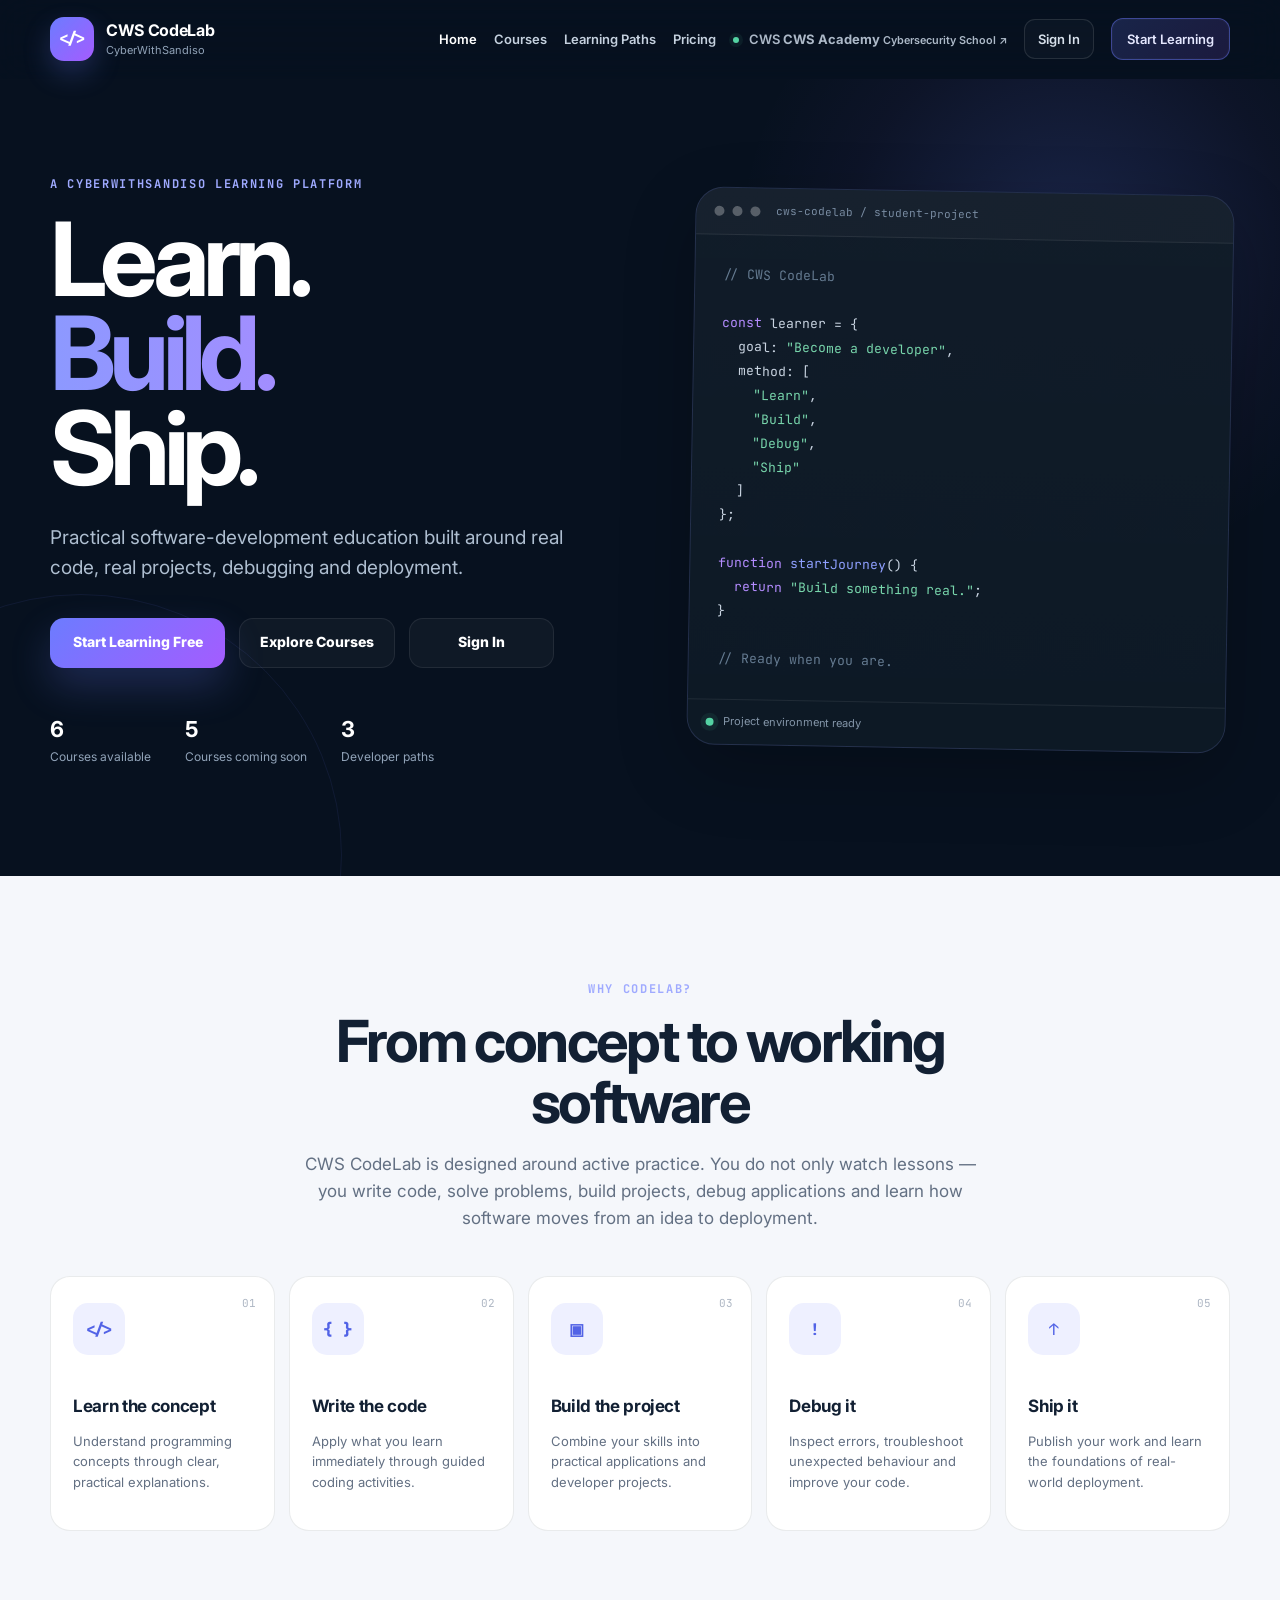
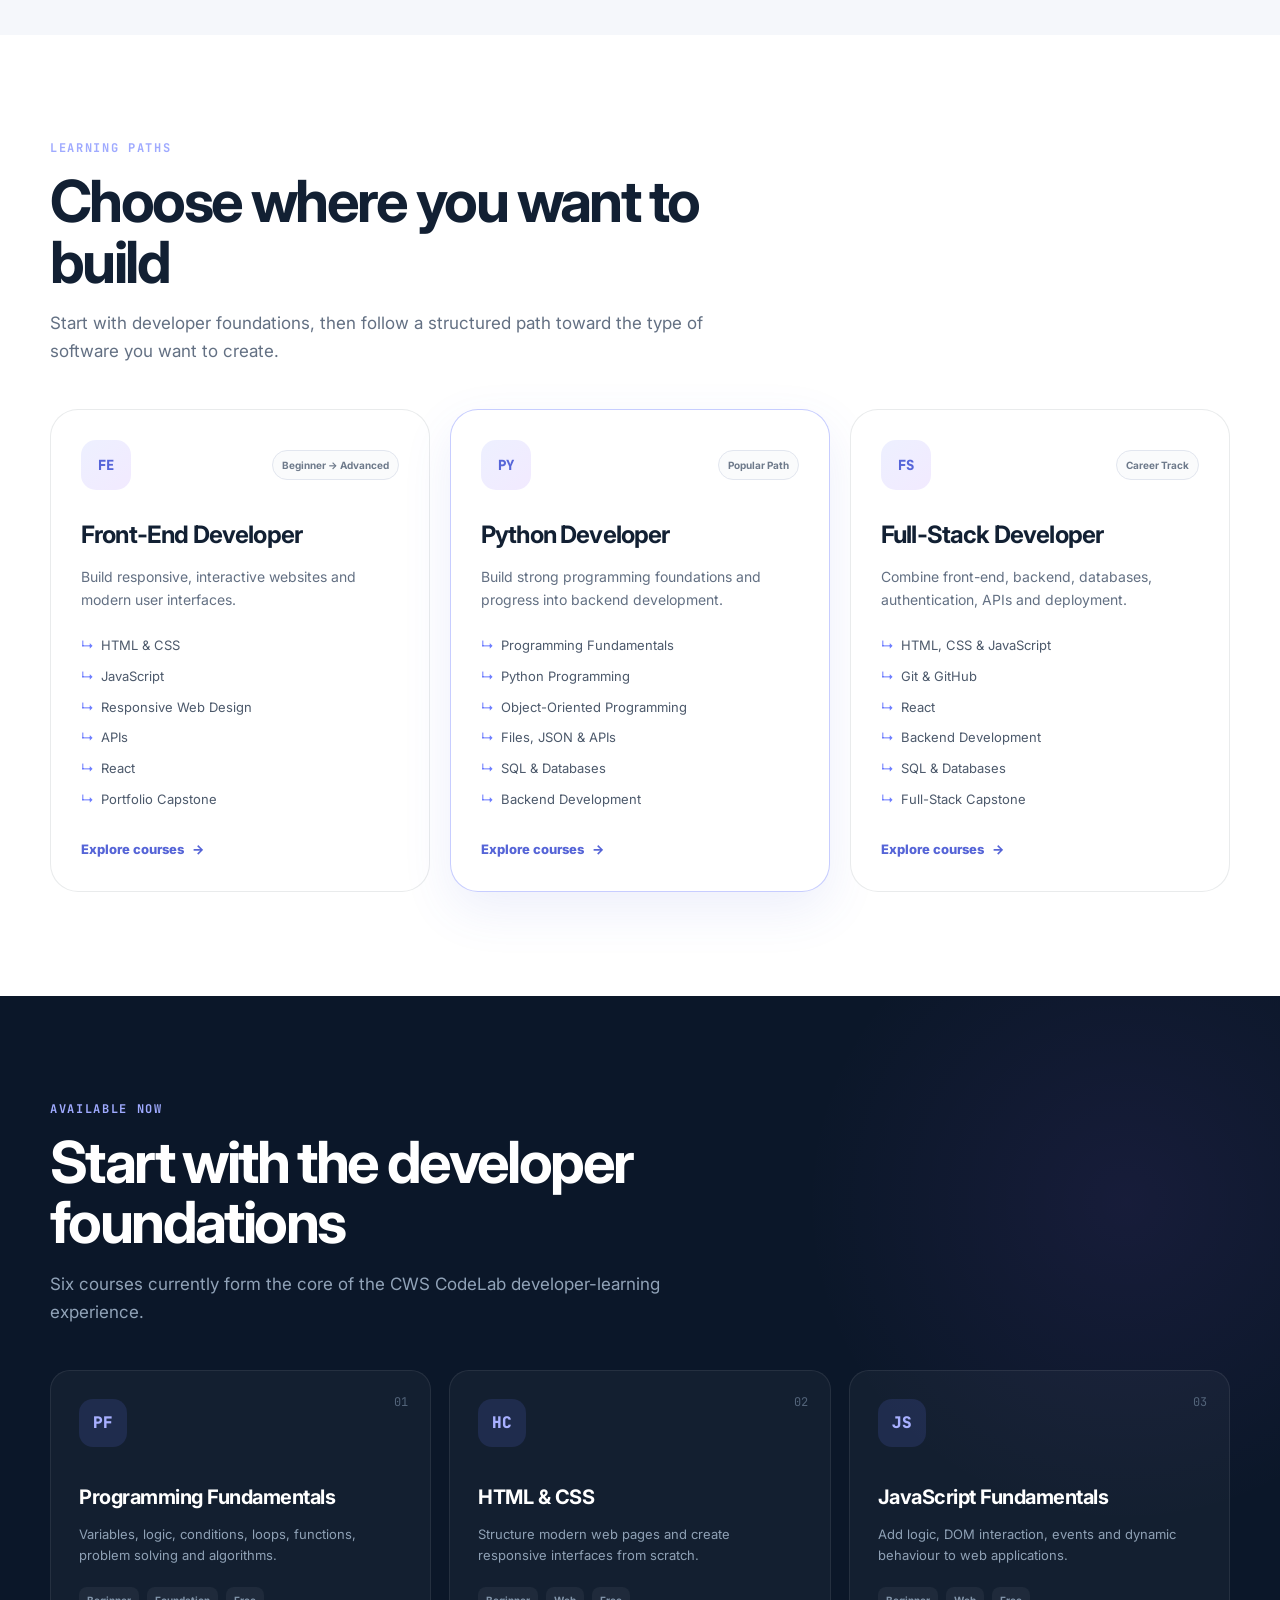
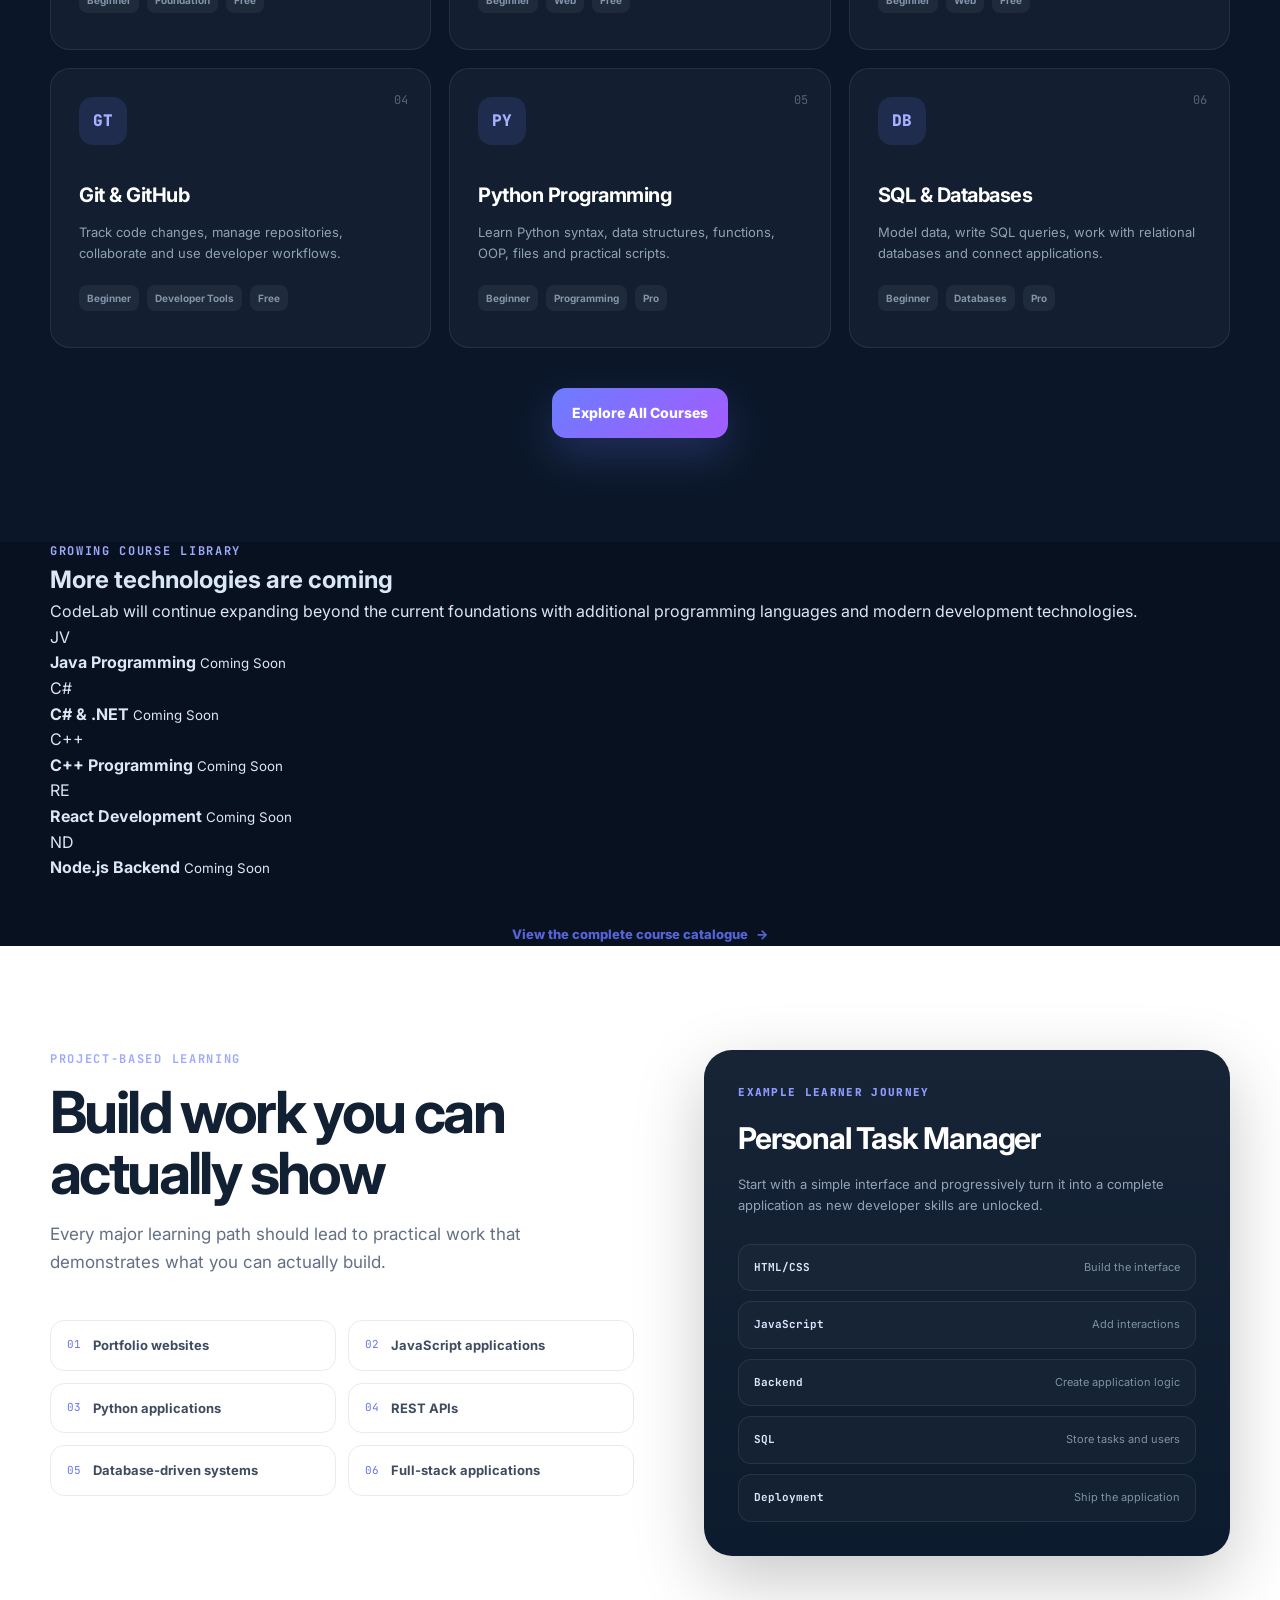
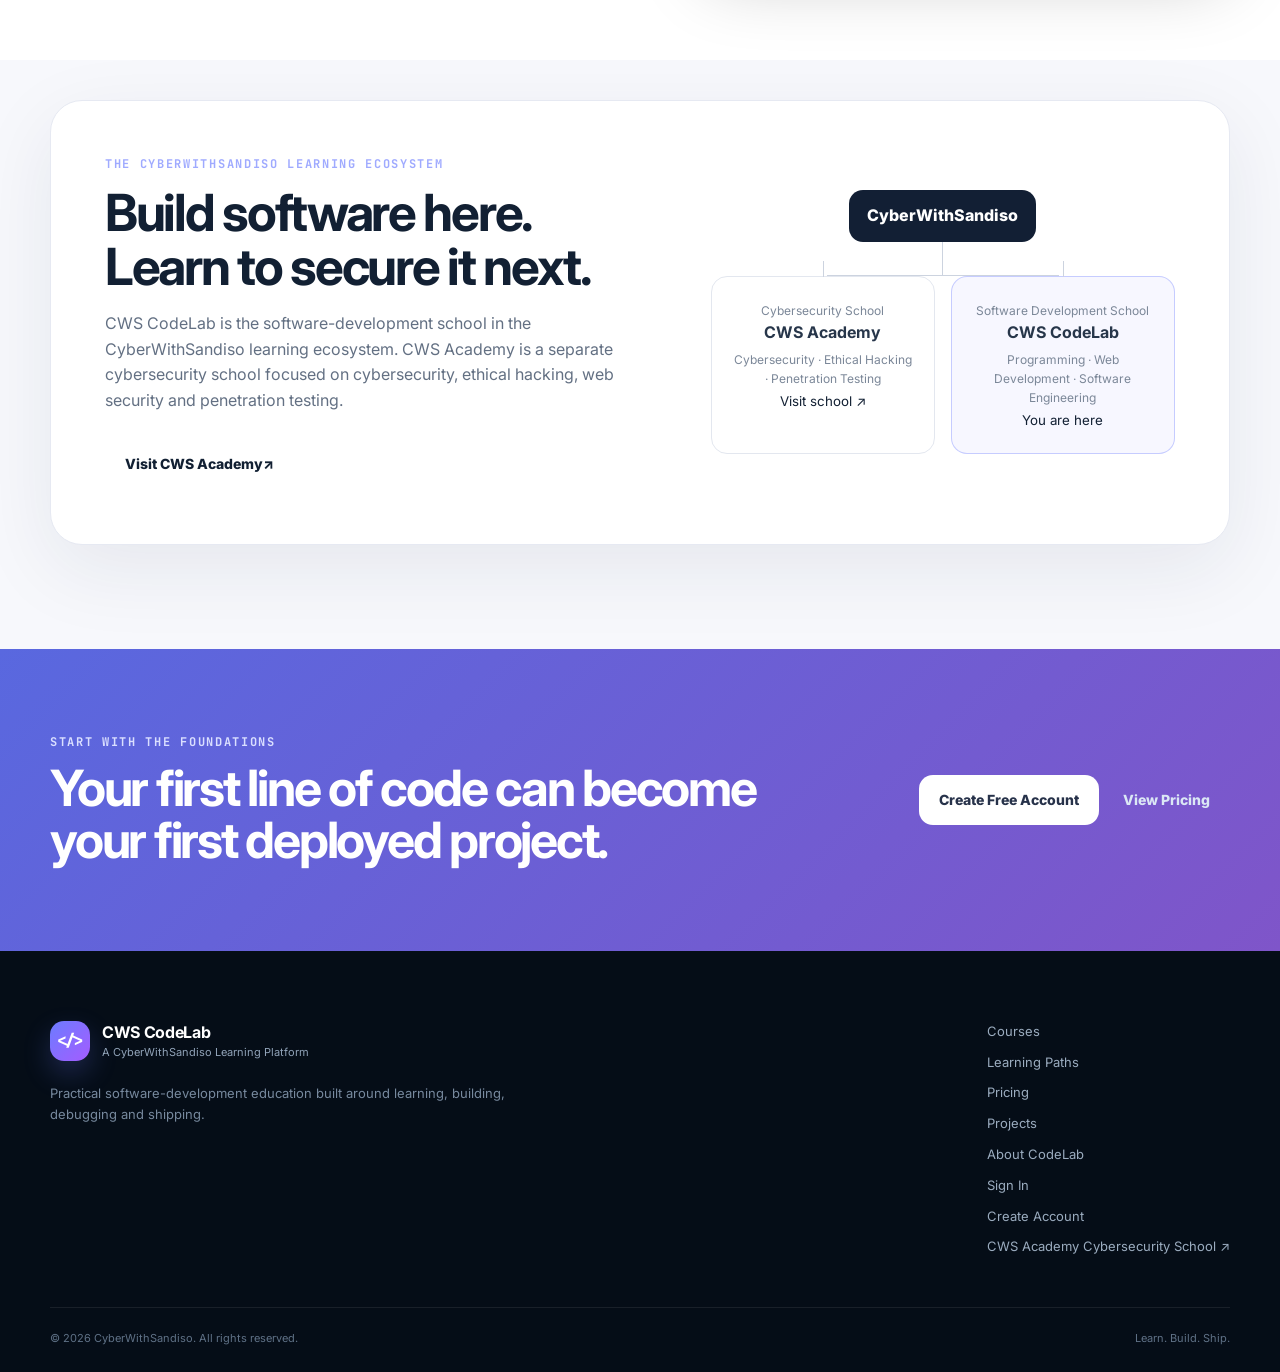
==== commit 001ca7c8: "Update index.html" ====
--- a/index.html
+++ b/index.html
@@ -3,28 +3,27 @@
 
 <head>
 
-  <meta charset="UTF-8" />
+  <meta charset="UTF-8">
 
   <meta
     name="viewport"
     content="width=device-width, initial-scale=1.0"
-  />
+  >
 
   <meta
     name="description"
-    content="CWS CodeLab — practical software development education by CyberWithSandiso. Learn programming, build real projects, and ship working applications."
-  />
+    content="CWS CodeLab is a CyberWithSandiso software-development learning platform. Learn programming, build real projects, debug applications and ship working software."
+  >
 
   <meta
     name="keywords"
-    content="CWS CodeLab, CyberWithSandiso, programming, coding, software development, HTML, CSS, JavaScript, Python, SQL, Git, GitHub, web development"
-  />
+    content="CWS CodeLab, CyberWithSandiso, programming, coding, software development, HTML, CSS, JavaScript, Python, SQL, Git, GitHub, Java, C#, C++, React, Node.js"
+  >
 
   <meta
     name="author"
     content="CyberWithSandiso"
-  />
-
+  >
 
   <title>
     CWS CodeLab | Learn. Build. Ship.
@@ -59,12 +58,12 @@
   <link
     rel="stylesheet"
     href="css/style.css"
-  />
+  >
 
   <link
     rel="stylesheet"
     href="css/responsive.css"
-  />
+  >
 
 
   <!-- =====================================================
@@ -95,7 +94,7 @@
 
 
   <!-- =====================================================
-       HEADER / NAVIGATION
+       HEADER
   ====================================================== -->
 
   <header class="site-header">
@@ -103,7 +102,9 @@
     <div class="container nav-wrap">
 
 
-      <!-- BRAND -->
+      <!-- =================================================
+           BRAND
+      ================================================== -->
 
       <a
         href="index.html"
@@ -134,7 +135,9 @@
       </a>
 
 
-      <!-- MOBILE NAVIGATION BUTTON -->
+      <!-- =================================================
+           MOBILE NAVIGATION BUTTON
+      ================================================== -->
 
       <button
         class="nav-toggle"
@@ -151,13 +154,18 @@
       </button>
 
 
-      <!-- PRIMARY NAVIGATION -->
+      <!-- =================================================
+           PRIMARY NAVIGATION
+      ================================================== -->
 
       <nav
         id="primary-navigation"
         class="primary-nav"
         aria-label="Primary navigation"
       >
+
+
+        <!-- HOME -->
 
         <a
           href="#home"
@@ -167,33 +175,67 @@
         </a>
 
 
+        <!-- COURSES -->
+
         <a href="pages/courses.html">
           Courses
         </a>
 
 
+        <!-- LEARNING PATHS -->
+
         <a href="#paths">
           Learning Paths
         </a>
 
 
-        <a href="#projects">
-          Projects
+        <!-- PRICING -->
+
+        <a href="pages/pricing.html">
+          Pricing
         </a>
 
+
+        <!-- =================================================
+             CWS ACADEMY
+             Separate CyberWithSandiso learning school
+        ================================================== -->
 
         <a
           href="https://sandisomayekiso.github.io/CyberWithSandiso/"
           class="academy-nav-link"
+          target="_blank"
+          rel="noopener noreferrer"
+          aria-label="Visit CWS Academy Cybersecurity School - opens in a new tab"
         >
-          CWS Academy
+
+          <span
+            class="academy-nav-mark"
+            aria-hidden="true"
+          >
+            CWS
+          </span>
+
+
+          <span class="academy-nav-copy">
+
+            <strong>
+              CWS Academy
+            </strong>
+
+            <small>
+              Cybersecurity School
+              <span aria-hidden="true">
+                ↗
+              </span>
+            </small>
+
+          </span>
+
         </a>
 
 
-        <a href="#about">
-          About
-        </a>
-
+        <!-- SIGN IN -->
 
         <a
           href="pages/login.html"
@@ -203,6 +245,8 @@
         </a>
 
 
+        <!-- START LEARNING -->
+
         <a
           href="pages/register.html"
           class="nav-cta"
@@ -210,6 +254,7 @@
           Start Learning
         </a>
 
+
       </nav>
 
     </div>
@@ -240,6 +285,7 @@
 
         <div class="hero-content">
 
+
           <p class="eyebrow">
             A CyberWithSandiso Learning Platform
           </p>
@@ -261,7 +307,7 @@
           <p class="hero-lead">
 
             Practical software-development education built
-            around real code, real projects, debugging,
+            around real code, real projects, debugging
             and deployment.
 
           </p>
@@ -314,7 +360,20 @@
               </strong>
 
               <span>
-                Foundation courses
+                Courses available
+              </span>
+
+            </div>
+
+
+            <div>
+
+              <strong>
+                5
+              </strong>
+
+              <span>
+                Courses coming soon
               </span>
 
             </div>
@@ -333,19 +392,6 @@
             </div>
 
 
-            <div>
-
-              <strong>
-                100%
-              </strong>
-
-              <span>
-                Project focused
-              </span>
-
-            </div>
-
-
           </div>
 
         </div>
@@ -357,7 +403,7 @@
 
         <div
           class="hero-code-card"
-          aria-label="Example CodeLab workflow"
+          aria-label="Example CodeLab developer workflow"
         >
 
 
@@ -403,7 +449,6 @@
 
           </div>
 
-
         </div>
 
       </div>
@@ -425,6 +470,7 @@
 
         <div class="section-heading centered">
 
+
           <p class="eyebrow">
             Why CodeLab?
           </p>
@@ -438,13 +484,12 @@
           <p>
 
             CWS CodeLab is designed around active practice.
-
             You do not only watch lessons — you write code,
             solve problems, build projects, debug applications
-            and learn how software moves from an idea to
-            deployment.
+            and learn how software moves from an idea to deployment.
 
           </p>
+
 
         </div>
 
@@ -469,7 +514,7 @@
             </h3>
 
             <p>
-              Understand the programming idea with clear,
+              Understand programming concepts through clear,
               practical explanations.
             </p>
 
@@ -491,8 +536,8 @@
             </h3>
 
             <p>
-              Apply the concept immediately through guided
-              coding activities.
+              Apply what you learn immediately through
+              guided coding activities.
             </p>
 
           </article>
@@ -513,8 +558,8 @@
             </h3>
 
             <p>
-              Combine skills into portfolio-ready applications
-              and developer tasks.
+              Combine your skills into practical
+              applications and developer projects.
             </p>
 
           </article>
@@ -535,8 +580,8 @@
             </h3>
 
             <p>
-              Learn to inspect errors, troubleshoot behaviour
-              and improve your code.
+              Inspect errors, troubleshoot unexpected
+              behaviour and improve your code.
             </p>
 
           </article>
@@ -585,6 +630,7 @@
 
         <div class="section-heading">
 
+
           <p class="eyebrow">
             Learning Paths
           </p>
@@ -603,6 +649,7 @@
 
           </p>
 
+
         </div>
 
 
@@ -612,6 +659,7 @@
           <!-- FRONT-END -->
 
           <article class="path-card">
+
 
             <div class="path-top">
 
@@ -632,10 +680,8 @@
 
 
             <p>
-
-              Learn to build responsive, interactive websites
+              Build responsive, interactive websites
               and modern user interfaces.
-
             </p>
 
 
@@ -672,16 +718,20 @@
               href="pages/courses.html"
               class="text-link"
             >
-              View pathway
-              <span>→</span>
+              Explore courses
+              <span>
+                →
+              </span>
             </a>
 
+
           </article>
 
 
           <!-- PYTHON -->
 
           <article class="path-card featured">
+
 
             <div class="path-top">
 
@@ -703,8 +753,8 @@
 
             <p>
 
-              Build strong programming foundations and
-              progress into backend development.
+              Build strong programming foundations
+              and progress into backend development.
 
             </p>
 
@@ -716,7 +766,7 @@
               </li>
 
               <li>
-                Python Fundamentals
+                Python Programming
               </li>
 
               <li>
@@ -732,7 +782,7 @@
               </li>
 
               <li>
-                Flask Backend
+                Backend Development
               </li>
 
             </ul>
@@ -742,16 +792,20 @@
               href="pages/courses.html"
               class="text-link"
             >
-              View pathway
-              <span>→</span>
+              Explore courses
+              <span>
+                →
+              </span>
             </a>
 
+
           </article>
 
 
           <!-- FULL STACK -->
 
           <article class="path-card">
+
 
             <div class="path-top">
 
@@ -794,11 +848,11 @@
               </li>
 
               <li>
-                Python &amp; Flask
+                Backend Development
               </li>
 
               <li>
-                REST APIs
+                SQL &amp; Databases
               </li>
 
               <li>
@@ -812,10 +866,13 @@
               href="pages/courses.html"
               class="text-link"
             >
-              View pathway
-              <span>→</span>
+              Explore courses
+              <span>
+                →
+              </span>
             </a>
 
+
           </article>
 
 
@@ -827,7 +884,7 @@
 
 
     <!-- ===================================================
-         FOUNDATION COURSES
+         CURRENT COURSES
     ==================================================== -->
 
     <section
@@ -840,28 +897,32 @@
 
         <div class="section-heading light">
 
+
           <p class="eyebrow">
-            Developer Foundations
+            Available Now
           </p>
 
+
           <h2>
-            Your first six courses
+            Start with the developer foundations
           </h2>
 
+
           <p>
 
-            Build the core skills needed before specialising
-            in front-end, Python or full-stack development.
+            Six courses currently form the core of
+            the CWS CodeLab developer-learning experience.
 
           </p>
 
+
         </div>
 
 
         <div class="course-grid">
 
 
-          <!-- COURSE 01 -->
+          <!-- 01 -->
 
           <article class="course-card">
 
@@ -892,12 +953,16 @@
                 Foundation
               </span>
 
+              <span>
+                Free
+              </span>
+
             </div>
 
           </article>
 
 
-          <!-- COURSE 02 -->
+          <!-- 02 -->
 
           <article class="course-card">
 
@@ -914,7 +979,7 @@
             </h3>
 
             <p>
-              Structure modern web pages and design
+              Structure modern web pages and create
               responsive interfaces from scratch.
             </p>
 
@@ -928,12 +993,16 @@
                 Web
               </span>
 
+              <span>
+                Free
+              </span>
+
             </div>
 
           </article>
 
 
-          <!-- COURSE 03 -->
+          <!-- 03 -->
 
           <article class="course-card">
 
@@ -950,8 +1019,8 @@
             </h3>
 
             <p>
-              Add behaviour, logic, DOM interaction,
-              events and dynamic functionality.
+              Add logic, DOM interaction, events
+              and dynamic behaviour to web applications.
             </p>
 
             <div class="course-meta">
@@ -964,12 +1033,16 @@
                 Web
               </span>
 
+              <span>
+                Free
+              </span>
+
             </div>
 
           </article>
 
 
-          <!-- COURSE 04 -->
+          <!-- 04 -->
 
           <article class="course-card">
 
@@ -986,8 +1059,8 @@
             </h3>
 
             <p>
-              Track changes, use repositories,
-              collaborate and manage developer workflows.
+              Track code changes, manage repositories,
+              collaborate and use developer workflows.
             </p>
 
             <div class="course-meta">
@@ -997,7 +1070,11 @@
               </span>
 
               <span>
-                Tools
+                Developer Tools
+              </span>
+
+              <span>
+                Free
               </span>
 
             </div>
@@ -1005,7 +1082,7 @@
           </article>
 
 
-          <!-- COURSE 05 -->
+          <!-- 05 -->
 
           <article class="course-card">
 
@@ -1036,12 +1113,16 @@
                 Programming
               </span>
 
+              <span>
+                Pro
+              </span>
+
             </div>
 
           </article>
 
 
-          <!-- COURSE 06 -->
+          <!-- 06 -->
 
           <article class="course-card">
 
@@ -1070,7 +1151,11 @@
               </span>
 
               <span>
-                Data
+                Databases
+              </span>
+
+              <span>
+                Pro
               </span>
 
             </div>
@@ -1081,12 +1166,7 @@
         </div>
 
 
-        <!-- COURSES CTA -->
-
-        <div
-          class="section-action"
-          style="margin-top: 40px; text-align: center;"
-        >
+        <div class="section-action">
 
           <a
             href="pages/courses.html"
@@ -1104,6 +1184,174 @@
 
 
     <!-- ===================================================
+         COMING SOON
+    ==================================================== -->
+
+    <section class="coming-soon-section">
+
+      <div class="container">
+
+
+        <div class="coming-soon-heading">
+
+
+          <div>
+
+            <p class="eyebrow">
+              Growing Course Library
+            </p>
+
+            <h2>
+              More technologies are coming
+            </h2>
+
+          </div>
+
+
+          <p>
+
+            CodeLab will continue expanding beyond the
+            current foundations with additional programming
+            languages and modern development technologies.
+
+          </p>
+
+
+        </div>
+
+
+        <div class="coming-course-grid">
+
+
+          <article class="coming-course">
+
+            <span>
+              JV
+            </span>
+
+            <div>
+
+              <strong>
+                Java Programming
+              </strong>
+
+              <small>
+                Coming Soon
+              </small>
+
+            </div>
+
+          </article>
+
+
+          <article class="coming-course">
+
+            <span>
+              C#
+            </span>
+
+            <div>
+
+              <strong>
+                C# &amp; .NET
+              </strong>
+
+              <small>
+                Coming Soon
+              </small>
+
+            </div>
+
+          </article>
+
+
+          <article class="coming-course">
+
+            <span>
+              C++
+            </span>
+
+            <div>
+
+              <strong>
+                C++ Programming
+              </strong>
+
+              <small>
+                Coming Soon
+              </small>
+
+            </div>
+
+          </article>
+
+
+          <article class="coming-course">
+
+            <span>
+              RE
+            </span>
+
+            <div>
+
+              <strong>
+                React Development
+              </strong>
+
+              <small>
+                Coming Soon
+              </small>
+
+            </div>
+
+          </article>
+
+
+          <article class="coming-course">
+
+            <span>
+              ND
+            </span>
+
+            <div>
+
+              <strong>
+                Node.js Backend
+              </strong>
+
+              <small>
+                Coming Soon
+              </small>
+
+            </div>
+
+          </article>
+
+
+        </div>
+
+
+        <div class="section-action">
+
+          <a
+            href="pages/courses.html"
+            class="text-link"
+          >
+            View the complete course catalogue
+            <span>
+              →
+            </span>
+          </a>
+
+        </div>
+
+
+      </div>
+
+    </section>
+
+
+    <!-- ===================================================
          PROJECT BASED LEARNING
     ==================================================== -->
 
@@ -1130,9 +1378,9 @@
 
             <p>
 
-              Every major path should lead to practical work
-              that demonstrates what you can build without
-              relying on certificates alone.
+              Every major learning path should lead to
+              practical work that demonstrates what you
+              can actually build.
 
             </p>
 
@@ -1140,46 +1388,53 @@
 
 
           <div class="project-list">
+
 
             <div>
               <span>01</span>
               <p>Portfolio websites</p>
             </div>
 
+
             <div>
               <span>02</span>
               <p>JavaScript applications</p>
             </div>
 
+
             <div>
               <span>03</span>
               <p>Python applications</p>
             </div>
 
+
             <div>
               <span>04</span>
               <p>REST APIs</p>
             </div>
 
+
             <div>
               <span>05</span>
               <p>Database-driven systems</p>
             </div>
 
+
             <div>
               <span>06</span>
               <p>Full-stack applications</p>
             </div>
 
+
           </div>
 
-
         </div>
 
 
-        <!-- EXAMPLE PROJECT -->
+        <!-- PROJECT PANEL -->
 
         <div class="project-panel">
+
 
           <p class="panel-kicker">
             Example learner journey
@@ -1193,9 +1448,9 @@
 
           <p>
 
-            A student could begin with a static interface
-            and progressively turn it into a full application
-            as new skills are unlocked.
+            Start with a simple interface and progressively
+            turn it into a complete application as new
+            developer skills are unlocked.
 
           </p>
 
@@ -1232,11 +1487,11 @@
             <div>
 
               <strong>
-                Python + Flask
+                Backend
               </strong>
 
               <span>
-                Create the backend
+                Create application logic
               </span>
 
             </div>
@@ -1262,7 +1517,7 @@
               </strong>
 
               <span>
-                Ship the finished project
+                Ship the application
               </span>
 
             </div>
@@ -1294,8 +1549,9 @@
 
         <div class="ecosystem-copy">
 
+
           <p class="eyebrow">
-            The CWS Ecosystem
+            The CyberWithSandiso Learning Ecosystem
           </p>
 
 
@@ -1307,27 +1563,32 @@
 
           <p>
 
-            CWS CodeLab teaches how applications are built.
-
-            CWS Academy continues the journey with
-            cybersecurity, secure coding, web application
-            security, ethical hacking and penetration testing.
+            CWS CodeLab is the software-development school
+            in the CyberWithSandiso learning ecosystem.
+
+            CWS Academy is a separate cybersecurity school
+            focused on cybersecurity, ethical hacking,
+            web security and penetration testing.
 
           </p>
 
 
           <div class="ecosystem-actions">
 
-
             <a
-              class="btn btn-primary"
+              class="btn academy-button"
               href="https://sandisomayekiso.github.io/CyberWithSandiso/"
+              target="_blank"
+              rel="noopener noreferrer"
             >
-              Explore CWS Academy
+              Visit CWS Academy
+              <span aria-hidden="true">
+                ↗
+              </span>
             </a>
 
-
           </div>
+
 
         </div>
 
@@ -1336,8 +1597,9 @@
 
         <div
           class="ecosystem-map"
-          aria-label="CyberWithSandiso ecosystem"
+          aria-label="CyberWithSandiso learning ecosystem"
         >
+
 
           <div class="eco-parent">
             CyberWithSandiso
@@ -1350,28 +1612,54 @@
           <div class="eco-children">
 
 
-            <div class="eco-box">
+            <!-- ACADEMY -->
+
+            <a
+              href="https://sandisomayekiso.github.io/CyberWithSandiso/"
+              class="eco-box eco-academy"
+              target="_blank"
+              rel="noopener noreferrer"
+              aria-label="Visit CWS Academy Cybersecurity School"
+            >
+
+              <span class="eco-school-label">
+                Cybersecurity School
+              </span>
 
               <strong>
                 CWS Academy
               </strong>
 
               <span>
-                Cybersecurity
-              </span>
-
-            </div>
-
+                Cybersecurity · Ethical Hacking · Penetration Testing
+              </span>
+
+              <small>
+                Visit school ↗
+              </small>
+
+            </a>
+
+
+            <!-- CODELAB -->
 
             <div class="eco-box active">
+
+              <span class="eco-school-label">
+                Software Development School
+              </span>
 
               <strong>
                 CWS CodeLab
               </strong>
 
               <span>
-                Software Development
-              </span>
+                Programming · Web Development · Software Engineering
+              </span>
+
+              <small>
+                You are here
+              </small>
 
             </div>
 
@@ -1387,7 +1675,7 @@
 
 
     <!-- ===================================================
-         ACCOUNT CTA
+         FINAL CTA
     ==================================================== -->
 
     <section class="final-cta">
@@ -1401,21 +1689,33 @@
             Start with the foundations
           </p>
 
-
           <h2>
+
             Your first line of code can become
             your first deployed project.
+
           </h2>
 
         </div>
 
 
-        <a
-          class="btn btn-light"
-          href="pages/register.html"
-        >
-          Create Free Account
-        </a>
+        <div class="final-cta-actions">
+
+          <a
+            class="btn btn-light"
+            href="pages/register.html"
+          >
+            Create Free Account
+          </a>
+
+          <a
+            class="btn final-pricing-link"
+            href="pages/pricing.html"
+          >
+            View Pricing
+          </a>
+
+        </div>
 
 
       </div>
@@ -1439,6 +1739,7 @@
       <!-- BRAND -->
 
       <div>
+
 
         <a
           href="index.html"
@@ -1470,44 +1771,71 @@
 
         <p class="footer-note">
 
-          Practical developer education built around
-          learning, building, debugging and shipping.
+          Practical software-development education built
+          around learning, building, debugging and shipping.
 
         </p>
 
+
       </div>
 
 
-      <!-- FOOTER LINKS -->
+      <!-- LINKS -->
 
       <div class="footer-links">
+
 
         <a href="pages/courses.html">
           Courses
         </a>
 
+
         <a href="#paths">
           Learning Paths
         </a>
 
+
+        <a href="pages/pricing.html">
+          Pricing
+        </a>
+
+
         <a href="#projects">
           Projects
         </a>
 
+
+        <a href="#about">
+          About CodeLab
+        </a>
+
+
         <a href="pages/login.html">
           Sign In
         </a>
 
+
         <a href="pages/register.html">
           Create Account
         </a>
 
+
         <a
           href="https://sandisomayekiso.github.io/CyberWithSandiso/"
+          class="footer-academy-link"
+          target="_blank"
+          rel="noopener noreferrer"
         >
+
           CWS Academy
+
+          <span>
+            Cybersecurity School ↗
+          </span>
+
         </a>
 
+
       </div>
 
 
@@ -1517,6 +1845,7 @@
     <!-- FOOTER BOTTOM -->
 
     <div class="container footer-bottom">
+
 
       <p>
 
@@ -1532,6 +1861,7 @@
         Learn. Build. Ship.
       </p>
 
+
     </div>
 
 
--- a/css/style.css
+++ b/css/style.css
@@ -1,26 +1,48 @@
+/* =========================================================
+   CWS CODELAB
+   GLOBAL DESIGN SYSTEM
+========================================================= */
+
 :root {
   --bg: #07111f;
   --bg-2: #0b1729;
+
   --surface: #101f34;
   --surface-2: #132641;
   --surface-light: #f5f7fb;
+
   --white: #ffffff;
+
   --text: #dbe7f5;
   --muted: #91a3b8;
+
   --dark-text: #122033;
   --dark-muted: #637083;
+
   --accent: #6c7cff;
   --accent-2: #a45cff;
+
   --accent-soft: rgba(108, 124, 255, 0.14);
+
   --line: rgba(255, 255, 255, 0.08);
   --line-dark: rgba(18, 32, 51, 0.09);
+
   --success: #54d2a3;
-  --shadow: 0 24px 70px rgba(0, 0, 0, 0.22);
+
+  --shadow:
+    0 24px 70px rgba(0, 0, 0, 0.22);
+
   --radius-lg: 28px;
   --radius-md: 20px;
   --radius-sm: 14px;
+
   --container: 1180px;
 }
+
+
+/* =========================================================
+   RESET
+========================================================= */
 
 * {
   box-sizing: border-box;
@@ -28,894 +50,2390 @@
   padding: 0;
 }
 
+
 html {
   scroll-behavior: smooth;
 }
 
+
 body {
-  font-family: "Inter", system-ui, -apple-system, BlinkMacSystemFont, "Segoe UI", sans-serif;
+  font-family:
+    "Inter",
+    system-ui,
+    -apple-system,
+    BlinkMacSystemFont,
+    "Segoe UI",
+    sans-serif;
+
   background: var(--bg);
   color: var(--text);
+
   line-height: 1.6;
+
   overflow-x: hidden;
 }
+
 
 a {
   color: inherit;
   text-decoration: none;
 }
 
+
 button,
 a {
   -webkit-tap-highlight-color: transparent;
 }
 
+
+button,
+input,
+textarea,
+select {
+  font: inherit;
+}
+
+
+img,
+svg {
+  max-width: 100%;
+}
+
+
 ul {
   list-style: none;
 }
 
+
+/* =========================================================
+   CONTAINER
+========================================================= */
+
 .container {
-  width: min(calc(100% - 40px), var(--container));
+  width:
+    min(
+      calc(100% - 40px),
+      var(--container)
+    );
+
   margin-inline: auto;
 }
+
+
+/* =========================================================
+   ACCESSIBILITY
+========================================================= */
 
 .skip-link {
   position: fixed;
+
   left: 18px;
   top: -80px;
+
   z-index: 9999;
+
+  padding: 10px 14px;
+
+  border-radius: 10px;
+
   background: var(--white);
   color: var(--dark-text);
-  padding: 10px 14px;
-  border-radius: 10px;
+
   font-weight: 700;
 }
+
 
 .skip-link:focus {
   top: 18px;
 }
 
+
+a:focus-visible,
+button:focus-visible,
+input:focus-visible,
+textarea:focus-visible,
+select:focus-visible {
+  outline:
+    3px solid
+    rgba(145, 156, 255, 0.7);
+
+  outline-offset: 4px;
+}
+
+
+/* =========================================================
+   HEADER
+========================================================= */
+
 .site-header {
   position: sticky;
+
   top: 0;
+
   z-index: 1000;
-  border-bottom: 1px solid transparent;
-  background: rgba(7, 17, 31, 0.8);
-  backdrop-filter: blur(18px);
-  transition: 0.25s ease;
-}
+
+  border-bottom:
+    1px solid transparent;
+
+  background:
+    rgba(7, 17, 31, 0.84);
+
+  backdrop-filter:
+    blur(18px);
+
+  -webkit-backdrop-filter:
+    blur(18px);
+
+  transition:
+    border-color 0.25s ease,
+    background 0.25s ease;
+}
+
 
 .site-header.scrolled {
-  border-bottom-color: var(--line);
-}
+  border-bottom-color:
+    var(--line);
+
+  background:
+    rgba(7, 17, 31, 0.94);
+}
+
+
+/* =========================================================
+   NAVIGATION WRAPPER
+========================================================= */
 
 .nav-wrap {
   min-height: 78px;
+
   display: flex;
+
   align-items: center;
+
   justify-content: space-between;
-  gap: 30px;
-}
+
+  gap: 24px;
+}
+
+
+/* =========================================================
+   BRAND
+========================================================= */
 
 .brand {
   display: inline-flex;
+
   align-items: center;
+
   gap: 12px;
+
+  flex-shrink: 0;
+
   min-width: fit-content;
 }
+
 
 .brand-mark {
   display: grid;
+
   place-items: center;
+
   width: 44px;
   height: 44px;
+
   border-radius: 14px;
-  background: linear-gradient(135deg, var(--accent), var(--accent-2));
+
+  background:
+    linear-gradient(
+      135deg,
+      var(--accent),
+      var(--accent-2)
+    );
+
   color: var(--white);
-  font-family: "JetBrains Mono", monospace;
+
+  font-family:
+    "JetBrains Mono",
+    monospace;
+
   font-size: 16px;
+
   font-weight: 800;
-  box-shadow: 0 12px 28px rgba(108, 124, 255, 0.24);
-}
+
+  box-shadow:
+    0 12px 28px
+    rgba(108, 124, 255, 0.24);
+}
+
 
 .brand-copy {
   display: flex;
+
   flex-direction: column;
+
   line-height: 1.15;
 }
+
 
 .brand-copy strong {
   color: var(--white);
+
   font-size: 16px;
+
   letter-spacing: -0.02em;
 }
 
+
 .brand-copy small {
+  margin-top: 4px;
+
   color: var(--muted);
-  margin-top: 4px;
+
   font-size: 11px;
 }
+
+
+/* =========================================================
+   PRIMARY NAVIGATION
+========================================================= */
 
 .primary-nav {
   display: flex;
+
   align-items: center;
-  gap: 24px;
+
+  justify-content: flex-end;
+
+  gap: 17px;
+
   color: #c5d1df;
-  font-size: 14px;
+
+  font-size: 13px;
+
   font-weight: 600;
 }
 
-.primary-nav a {
-  transition: 0.2s ease;
-}
-
-.primary-nav a:hover {
+
+.primary-nav > a {
+  position: relative;
+
+  white-space: nowrap;
+
+  transition:
+    color 0.2s ease,
+    background 0.2s ease,
+    border-color 0.2s ease,
+    transform 0.2s ease,
+    box-shadow 0.2s ease;
+}
+
+
+.primary-nav > a:hover {
   color: var(--white);
 }
+
+
+.primary-nav > a[aria-current="page"]:not(.nav-cta) {
+  color: var(--white);
+}
+
+
+/* =========================================================
+   SIGN IN NAV BUTTON
+========================================================= */
+
+.primary-nav .nav-signin {
+  padding: 9px 13px;
+
+  border:
+    1px solid
+    rgba(255, 255, 255, 0.11);
+
+  border-radius: 11px;
+
+  background:
+    rgba(255, 255, 255, 0.025);
+
+  color: #d7e0eb;
+}
+
+
+.primary-nav .nav-signin:hover {
+  border-color:
+    rgba(108, 124, 255, 0.42);
+
+  background:
+    rgba(108, 124, 255, 0.08);
+
+  color: var(--white);
+}
+
+
+/* =========================================================
+   START LEARNING NAV CTA
+========================================================= */
 
 .primary-nav .nav-cta {
   padding: 10px 15px;
-  border: 1px solid rgba(108, 124, 255, 0.4);
+
+  border:
+    1px solid
+    rgba(108, 124, 255, 0.44);
+
   border-radius: 12px;
-  background: var(--accent-soft);
-  color: #dfe3ff;
-}
+
+  background:
+    linear-gradient(
+      135deg,
+      rgba(108, 124, 255, 0.19),
+      rgba(164, 92, 255, 0.14)
+    );
+
+  color: #e5e8ff;
+
+  box-shadow:
+    inset 0 0 0 1px
+    rgba(255, 255, 255, 0.02);
+}
+
+
+.primary-nav .nav-cta:hover {
+  border-color:
+    rgba(139, 150, 255, 0.7);
+
+  background:
+    linear-gradient(
+      135deg,
+      rgba(108, 124, 255, 0.30),
+      rgba(164, 92, 255, 0.22)
+    );
+
+  color: var(--white);
+
+  box-shadow:
+    0 10px 26px
+    rgba(108, 124, 255, 0.14);
+
+  transform:
+    translateY(-1px);
+}
+
+
+/* =========================================================
+   CWS ACADEMY NAV LINK
+========================================================= */
+
+.primary-nav .academy-nav-link {
+  color: #adb9c8;
+}
+
+
+.primary-nav .academy-nav-link::before {
+  content: "";
+
+  display: inline-block;
+
+  width: 6px;
+  height: 6px;
+
+  margin-right: 7px;
+
+  border-radius: 50%;
+
+  vertical-align: middle;
+
+  background:
+    var(--success);
+
+  box-shadow:
+    0 0 0 4px
+    rgba(84, 210, 163, 0.07);
+}
+
+
+.primary-nav .academy-nav-link:hover {
+  color: #d7fff0;
+}
+
+
+/* =========================================================
+   MOBILE NAVIGATION BUTTON
+========================================================= */
 
 .nav-toggle {
   display: none;
+
   width: 44px;
   height: 44px;
-  border: 1px solid var(--line);
+
+  flex-shrink: 0;
+
+  padding: 10px;
+
+  border:
+    1px solid
+    var(--line);
+
   border-radius: 12px;
-  background: var(--surface);
+
+  background:
+    var(--surface);
+
   cursor: pointer;
-  padding: 10px;
-}
+}
+
 
 .nav-toggle span {
   display: block;
+
+  width: 100%;
   height: 2px;
-  width: 100%;
-  background: var(--white);
+
+  margin: 5px 0;
+
   border-radius: 100px;
-  margin: 5px 0;
-}
+
+  background:
+    var(--white);
+
+  transition:
+    transform 0.2s ease,
+    opacity 0.2s ease;
+}
+
+
+/* =========================================================
+   HERO
+========================================================= */
 
 .hero {
   position: relative;
+
   overflow: hidden;
-  padding: 96px 0 110px;
-}
+
+  padding:
+    96px 0 110px;
+}
+
 
 .hero::before {
   content: "";
+
   position: absolute;
-  inset: -20% auto auto 58%;
+
+  inset:
+    -20%
+    auto
+    auto
+    58%;
+
   width: 650px;
   height: 650px;
+
   border-radius: 50%;
-  background: radial-gradient(circle, rgba(108, 124, 255, 0.19), rgba(164, 92, 255, 0.04) 48%, transparent 72%);
+
+  background:
+    radial-gradient(
+      circle,
+      rgba(108, 124, 255, 0.19),
+      rgba(164, 92, 255, 0.04) 48%,
+      transparent 72%
+    );
+
   pointer-events: none;
 }
+
 
 .hero::after {
   content: "";
+
   position: absolute;
-  inset: auto auto -240px -180px;
+
+  inset:
+    auto
+    auto
+    -240px
+    -180px;
+
   width: 520px;
   height: 520px;
-  border: 1px solid rgba(108, 124, 255, 0.09);
+
+  border:
+    1px solid
+    rgba(108, 124, 255, 0.09);
+
   border-radius: 50%;
+
   pointer-events: none;
 }
+
+
+/* =========================================================
+   HERO GRID
+========================================================= */
 
 .hero-grid {
   position: relative;
+
   z-index: 1;
+
   display: grid;
-  grid-template-columns: 1.02fr 0.98fr;
+
+  grid-template-columns:
+    1.02fr
+    0.98fr;
+
   align-items: center;
+
   gap: 80px;
 }
+
+
+/* =========================================================
+   EYEBROW
+========================================================= */
 
 .eyebrow {
   color: #9faaff;
-  font-family: "JetBrains Mono", monospace;
+
+  font-family:
+    "JetBrains Mono",
+    monospace;
+
   font-size: 12px;
+
   font-weight: 700;
+
   letter-spacing: 0.14em;
+
   text-transform: uppercase;
 }
 
+
+/* =========================================================
+   HERO HEADING
+========================================================= */
+
 .hero h1 {
+  max-width: 680px;
+
   margin-top: 18px;
-  max-width: 680px;
+
   color: var(--white);
-  font-size: clamp(60px, 8vw, 106px);
+
+  font-size:
+    clamp(
+      60px,
+      8vw,
+      106px
+    );
+
   line-height: 0.92;
+
   letter-spacing: -0.065em;
 }
+
 
 .hero h1 span {
   display: block;
-  background: linear-gradient(90deg, #8c99ff, #c47cff);
+
+  background:
+    linear-gradient(
+      90deg,
+      #8c99ff,
+      #c47cff
+    );
+
   -webkit-background-clip: text;
+
   background-clip: text;
+
   color: transparent;
 }
+
 
 .hero-lead {
   max-width: 620px;
+
   margin-top: 28px;
+
   color: #aebed0;
+
   font-size: 19px;
 }
+
+
+/* =========================================================
+   HERO ACTIONS
+========================================================= */
 
 .hero-actions {
   display: flex;
+
   flex-wrap: wrap;
+
   gap: 14px;
+
   margin-top: 34px;
 }
+
+
+.hero-actions .btn {
+  min-width: 145px;
+}
+
+
+.hero-actions .btn-primary {
+  min-width: 175px;
+}
+
+
+/* =========================================================
+   GLOBAL BUTTON
+========================================================= */
 
 .btn {
   display: inline-flex;
+
   align-items: center;
+
   justify-content: center;
+
   min-height: 50px;
-  padding: 12px 20px;
+
+  padding:
+    12px
+    20px;
+
   border-radius: 14px;
+
   font-size: 14px;
+
   font-weight: 800;
-  transition: 0.22s ease;
-}
+
+  text-align: center;
+
+  transition:
+    transform 0.22s ease,
+    background 0.22s ease,
+    border-color 0.22s ease,
+    box-shadow 0.22s ease;
+}
+
 
 .btn:hover {
-  transform: translateY(-2px);
-}
+  transform:
+    translateY(-2px);
+}
+
+
+/* =========================================================
+   PRIMARY BUTTON
+========================================================= */
 
 .btn-primary {
-  background: linear-gradient(135deg, var(--accent), var(--accent-2));
+  background:
+    linear-gradient(
+      135deg,
+      var(--accent),
+      var(--accent-2)
+    );
+
   color: var(--white);
-  box-shadow: 0 18px 40px rgba(108, 124, 255, 0.23);
-}
+
+  box-shadow:
+    0 18px 40px
+    rgba(108, 124, 255, 0.23);
+}
+
+
+.btn-primary:hover {
+  box-shadow:
+    0 22px 50px
+    rgba(108, 124, 255, 0.30);
+}
+
+
+/* =========================================================
+   SECONDARY BUTTON
+========================================================= */
 
 .btn-secondary {
-  border: 1px solid var(--line);
-  background: rgba(255, 255, 255, 0.035);
+  border:
+    1px solid
+    var(--line);
+
+  background:
+    rgba(255, 255, 255, 0.035);
+
   color: var(--white);
 }
 
+
+.btn-secondary:hover {
+  border-color:
+    rgba(108, 124, 255, 0.34);
+
+  background:
+    rgba(108, 124, 255, 0.08);
+}
+
+
+/* =========================================================
+   LIGHT BUTTON
+========================================================= */
+
 .btn-light {
-  background: var(--white);
-  color: #27324a;
-}
+  background:
+    var(--white);
+
+  color:
+    #27324a;
+}
+
+
+.btn-light:hover {
+  box-shadow:
+    0 18px 40px
+    rgba(30, 35, 60, 0.15);
+}
+
+
+/* =========================================================
+   HERO STATS
+========================================================= */
 
 .hero-stats {
   display: flex;
+
   flex-wrap: wrap;
+
   gap: 34px;
+
   margin-top: 44px;
 }
+
 
 .hero-stats div {
   display: flex;
+
   flex-direction: column;
 }
+
 
 .hero-stats strong {
   color: var(--white);
+
   font-size: 22px;
 }
+
 
 .hero-stats span {
   color: var(--muted);
+
   font-size: 12px;
 }
 
+
+/* =========================================================
+   HERO CODE CARD
+========================================================= */
+
 .hero-code-card {
-  border: 1px solid rgba(144, 157, 255, 0.17);
-  border-radius: var(--radius-lg);
-  background:
-    linear-gradient(180deg, rgba(255,255,255,0.03), rgba(255,255,255,0.015)),
+  overflow: hidden;
+
+  border:
+    1px solid
+    rgba(144, 157, 255, 0.17);
+
+  border-radius:
+    var(--radius-lg);
+
+  background:
+    linear-gradient(
+      180deg,
+      rgba(255, 255, 255, 0.03),
+      rgba(255, 255, 255, 0.015)
+    ),
     #091522;
-  box-shadow: var(--shadow);
-  overflow: hidden;
-  transform: rotate(1deg);
-}
+
+  box-shadow:
+    var(--shadow);
+
+  transform:
+    rotate(1deg);
+}
+
+
+/* =========================================================
+   TERMINAL HEADER
+========================================================= */
 
 .terminal-bar {
   display: flex;
+
   align-items: center;
+
   gap: 8px;
-  padding: 14px 18px;
-  border-bottom: 1px solid var(--line);
-  background: rgba(255, 255, 255, 0.025);
-}
+
+  padding:
+    14px
+    18px;
+
+  border-bottom:
+    1px solid
+    var(--line);
+
+  background:
+    rgba(255, 255, 255, 0.025);
+}
+
 
 .terminal-bar > span {
   width: 10px;
   height: 10px;
+
   border-radius: 50%;
-  background: rgba(255,255,255,0.28);
-}
+
+  background:
+    rgba(255, 255, 255, 0.28);
+}
+
 
 .terminal-bar p {
   margin-left: 8px;
+
   color: #788ba1;
-  font-family: "JetBrains Mono", monospace;
+
+  font-family:
+    "JetBrains Mono",
+    monospace;
+
   font-size: 11px;
 }
+
+
+/* =========================================================
+   TERMINAL CODE
+========================================================= */
 
 .hero-code-card pre {
   padding: 28px;
+
   overflow-x: auto;
 }
 
+
 .hero-code-card code {
-  font-family: "JetBrains Mono", monospace;
   color: #c9d4e1;
+
+  font-family:
+    "JetBrains Mono",
+    monospace;
+
   font-size: 13px;
+
   line-height: 1.85;
 }
 
-.code-comment { color: #657b91; }
-.code-keyword { color: #b48cff; }
-.code-string { color: #78d6ac; }
-.code-function { color: #8fa0ff; }
+
+.code-comment {
+  color: #657b91;
+}
+
+
+.code-keyword {
+  color: #b48cff;
+}
+
+
+.code-string {
+  color: #78d6ac;
+}
+
+
+.code-function {
+  color: #8fa0ff;
+}
+
+
+/* =========================================================
+   TERMINAL FOOTER
+========================================================= */
 
 .terminal-footer {
   display: flex;
+
   align-items: center;
+
   gap: 9px;
-  padding: 13px 18px;
-  border-top: 1px solid var(--line);
+
+  padding:
+    13px
+    18px;
+
+  border-top:
+    1px solid
+    var(--line);
+
   color: #8395a8;
+
   font-size: 11px;
 }
+
 
 .status-dot {
   width: 8px;
   height: 8px;
+
   border-radius: 50%;
-  background: var(--success);
-  box-shadow: 0 0 0 5px rgba(84, 210, 163, 0.08);
-}
+
+  background:
+    var(--success);
+
+  box-shadow:
+    0 0 0 5px
+    rgba(84, 210, 163, 0.08);
+}
+
+
+/* =========================================================
+   GENERAL SECTIONS
+========================================================= */
 
 .section {
-  padding: 104px 0;
-  background: var(--white);
-  color: var(--dark-text);
-}
+  padding:
+    104px 0;
+
+  background:
+    var(--white);
+
+  color:
+    var(--dark-text);
+}
+
 
 .section-soft {
-  background: var(--surface-light);
-}
+  background:
+    var(--surface-light);
+}
+
+
+/* =========================================================
+   SECTION HEADING
+========================================================= */
 
 .section-heading {
   max-width: 680px;
+
   margin-bottom: 44px;
 }
+
 
 .section-heading.centered {
   margin-inline: auto;
+
   text-align: center;
 }
+
 
 .section-heading h2 {
   margin-top: 12px;
-  color: var(--dark-text);
-  font-size: clamp(34px, 5vw, 58px);
+
+  color:
+    var(--dark-text);
+
+  font-size:
+    clamp(
+      34px,
+      5vw,
+      58px
+    );
+
   line-height: 1.05;
+
   letter-spacing: -0.045em;
 }
+
 
 .section-heading > p:last-child {
   margin-top: 18px;
-  color: var(--dark-muted);
+
+  color:
+    var(--dark-muted);
+
   font-size: 17px;
 }
+
+
+/* =========================================================
+   GENERIC SECTION ACTION
+========================================================= */
+
+.section-action {
+  margin-top: 40px;
+
+  text-align: center;
+}
+
+
+/* =========================================================
+   WORKFLOW
+========================================================= */
 
 .workflow-grid {
   display: grid;
-  grid-template-columns: repeat(5, 1fr);
+
+  grid-template-columns:
+    repeat(
+      5,
+      1fr
+    );
+
   gap: 14px;
 }
+
 
 .workflow-card {
   position: relative;
+
   min-height: 255px;
-  padding: 26px 22px;
-  border: 1px solid var(--line-dark);
-  border-radius: var(--radius-md);
-  background: var(--white);
-}
+
+  padding:
+    26px
+    22px;
+
+  border:
+    1px solid
+    var(--line-dark);
+
+  border-radius:
+    var(--radius-md);
+
+  background:
+    var(--white);
+
+  transition:
+    transform 0.24s ease,
+    box-shadow 0.24s ease;
+}
+
+
+.workflow-card:hover {
+  transform:
+    translateY(-4px);
+
+  box-shadow:
+    0 18px 45px
+    rgba(20, 32, 56, 0.07);
+}
+
 
 .workflow-card > span {
   position: absolute;
+
   top: 18px;
   right: 18px;
+
   color: #adb6c3;
-  font-family: "JetBrains Mono", monospace;
+
+  font-family:
+    "JetBrains Mono",
+    monospace;
+
   font-size: 11px;
 }
+
 
 .workflow-icon {
   display: grid;
+
   place-items: center;
+
   width: 52px;
   height: 52px;
+
   margin-bottom: 38px;
+
   border-radius: 15px;
-  background: #eef0ff;
-  color: #5263e6;
-  font-family: "JetBrains Mono", monospace;
+
+  background:
+    #eef0ff;
+
+  color:
+    #5263e6;
+
+  font-family:
+    "JetBrains Mono",
+    monospace;
+
   font-weight: 800;
 }
+
 
 .workflow-card h3 {
   font-size: 17px;
+
   letter-spacing: -0.02em;
 }
+
 
 .workflow-card p {
   margin-top: 10px;
-  color: var(--dark-muted);
+
+  color:
+    var(--dark-muted);
+
   font-size: 13px;
 }
+
+
+/* =========================================================
+   LEARNING PATHS
+========================================================= */
 
 .path-grid {
   display: grid;
-  grid-template-columns: repeat(3, 1fr);
+
+  grid-template-columns:
+    repeat(
+      3,
+      1fr
+    );
+
   gap: 20px;
 }
+
 
 .path-card {
   position: relative;
+
   padding: 30px;
-  border: 1px solid var(--line-dark);
-  border-radius: var(--radius-lg);
+
+  border:
+    1px solid
+    var(--line-dark);
+
+  border-radius:
+    var(--radius-lg);
+
   background: #fff;
-  transition: 0.25s ease;
-}
+
+  transition:
+    transform 0.25s ease,
+    box-shadow 0.25s ease,
+    border-color 0.25s ease;
+}
+
 
 .path-card:hover {
-  transform: translateY(-5px);
-  box-shadow: 0 20px 60px rgba(20, 32, 56, 0.09);
-}
+  transform:
+    translateY(-5px);
+
+  box-shadow:
+    0 20px 60px
+    rgba(20, 32, 56, 0.09);
+}
+
 
 .path-card.featured {
-  border-color: rgba(108, 124, 255, 0.38);
-  box-shadow: 0 18px 50px rgba(83, 96, 212, 0.10);
-}
+  border-color:
+    rgba(108, 124, 255, 0.38);
+
+  box-shadow:
+    0 18px 50px
+    rgba(83, 96, 212, 0.10);
+}
+
 
 .path-top {
   display: flex;
+
   align-items: center;
+
   justify-content: space-between;
+
   gap: 14px;
 }
+
 
 .path-icon {
   display: grid;
+
   place-items: center;
+
   width: 50px;
   height: 50px;
+
   border-radius: 15px;
-  background: linear-gradient(135deg, #edf0ff, #f2eaff);
+
+  background:
+    linear-gradient(
+      135deg,
+      #edf0ff,
+      #f2eaff
+    );
+
   color: #5665d9;
-  font-family: "JetBrains Mono", monospace;
+
+  font-family:
+    "JetBrains Mono",
+    monospace;
+
   font-size: 14px;
+
   font-weight: 800;
 }
 
+
 .badge {
-  border: 1px solid #e2e6ef;
+  padding:
+    6px
+    9px;
+
+  border:
+    1px solid
+    #e2e6ef;
+
   border-radius: 999px;
-  padding: 6px 9px;
-  color: #6e7a8b;
-  background: #fafbfc;
+
+  background:
+    #fafbfc;
+
+  color:
+    #6e7a8b;
+
   font-size: 10px;
+
   font-weight: 700;
 }
+
 
 .path-card h3 {
   margin-top: 26px;
+
   font-size: 24px;
+
   letter-spacing: -0.035em;
 }
+
 
 .path-card > p {
   margin-top: 12px;
-  color: var(--dark-muted);
+
+  color:
+    var(--dark-muted);
+
   font-size: 14px;
 }
+
 
 .path-card ul {
   display: grid;
+
   gap: 10px;
-  margin: 24px 0 26px;
-}
+
+  margin:
+    24px 0 26px;
+}
+
 
 .path-card li {
   position: relative;
+
   padding-left: 20px;
-  color: #4c596b;
+
+  color:
+    #4c596b;
+
   font-size: 13px;
 }
+
 
 .path-card li::before {
   content: "↳";
+
   position: absolute;
+
   left: 0;
-  color: var(--accent);
-}
+
+  color:
+    var(--accent);
+}
+
 
 .text-link {
   display: inline-flex;
+
   align-items: center;
+
   gap: 8px;
-  color: #5564d7;
+
+  color:
+    #5564d7;
+
   font-size: 13px;
+
   font-weight: 800;
 }
 
+
+.text-link:hover {
+  color:
+    #3849c7;
+}
+
+
+/* =========================================================
+   DARK COURSE SECTION
+========================================================= */
+
 .section-dark {
   background:
-    radial-gradient(circle at 88% 18%, rgba(164, 92, 255, 0.08), transparent 22%),
+    radial-gradient(
+      circle at 88% 18%,
+      rgba(164, 92, 255, 0.08),
+      transparent 22%
+    ),
     var(--bg-2);
-  color: var(--text);
-}
+
+  color:
+    var(--text);
+}
+
 
 .section-heading.light h2 {
-  color: var(--white);
-}
+  color:
+    var(--white);
+}
+
 
 .section-heading.light > p:last-child {
-  color: var(--muted);
-}
+  color:
+    var(--muted);
+}
+
+
+/* =========================================================
+   COURSE GRID
+========================================================= */
 
 .course-grid {
   display: grid;
-  grid-template-columns: repeat(3, 1fr);
+
+  grid-template-columns:
+    repeat(
+      3,
+      1fr
+    );
+
   gap: 18px;
 }
+
 
 .course-card {
   position: relative;
+
   min-height: 280px;
+
   padding: 28px;
-  border: 1px solid var(--line);
-  border-radius: var(--radius-md);
-  background: rgba(255, 255, 255, 0.035);
-}
+
+  border:
+    1px solid
+    var(--line);
+
+  border-radius:
+    var(--radius-md);
+
+  background:
+    rgba(255, 255, 255, 0.035);
+
+  transition:
+    transform 0.24s ease,
+    border-color 0.24s ease,
+    background 0.24s ease,
+    box-shadow 0.24s ease;
+}
+
+
+.course-card:hover {
+  transform:
+    translateY(-4px);
+
+  border-color:
+    rgba(108, 124, 255, 0.25);
+
+  background:
+    rgba(255, 255, 255, 0.05);
+
+  box-shadow:
+    0 18px 45px
+    rgba(0, 0, 0, 0.16);
+}
+
 
 .course-number {
   position: absolute;
+
   top: 22px;
   right: 22px;
-  color: #53647a;
-  font-family: "JetBrains Mono", monospace;
+
+  color:
+    #53647a;
+
+  font-family:
+    "JetBrains Mono",
+    monospace;
+
   font-size: 12px;
 }
+
 
 .course-icon {
   display: grid;
+
   place-items: center;
+
   width: 48px;
   height: 48px;
+
   margin-bottom: 34px;
+
   border-radius: 14px;
-  background: var(--accent-soft);
-  color: #a8b0ff;
-  font-family: "JetBrains Mono", monospace;
+
+  background:
+    var(--accent-soft);
+
+  color:
+    #a8b0ff;
+
+  font-family:
+    "JetBrains Mono",
+    monospace;
+
   font-weight: 800;
 }
 
+
 .course-card h3 {
-  color: var(--white);
+  color:
+    var(--white);
+
   font-size: 20px;
+
   letter-spacing: -0.025em;
 }
+
 
 .course-card p {
   margin-top: 11px;
-  color: #8fa1b5;
+
+  color:
+    #8fa1b5;
+
   font-size: 13px;
 }
+
 
 .course-meta {
   display: flex;
+
   flex-wrap: wrap;
+
   gap: 8px;
+
   margin-top: 22px;
 }
 
+
 .course-meta span {
-  padding: 5px 8px;
+  padding:
+    5px
+    8px;
+
   border-radius: 8px;
-  background: rgba(255,255,255,0.05);
-  color: #8295aa;
+
+  background:
+    rgba(255, 255, 255, 0.05);
+
+  color:
+    #8295aa;
+
   font-size: 10px;
+
   font-weight: 700;
 }
+
+
+/* =========================================================
+   PROJECT SECTION
+========================================================= */
 
 .project-layout {
   display: grid;
-  grid-template-columns: 1fr 0.9fr;
+
+  grid-template-columns:
+    1fr
+    0.9fr;
+
   gap: 70px;
+
   align-items: start;
 }
+
+
+/* =========================================================
+   PROJECT LIST
+========================================================= */
 
 .project-list {
   display: grid;
-  grid-template-columns: 1fr 1fr;
+
+  grid-template-columns:
+    1fr
+    1fr;
+
   gap: 12px;
 }
+
 
 .project-list div {
   display: flex;
+
   align-items: center;
+
   gap: 12px;
-  padding: 14px 16px;
-  border: 1px solid var(--line-dark);
+
+  padding:
+    14px
+    16px;
+
+  border:
+    1px solid
+    var(--line-dark);
+
   border-radius: 14px;
-}
+
+  transition:
+    border-color 0.2s ease,
+    background 0.2s ease;
+}
+
+
+.project-list div:hover {
+  border-color:
+    rgba(108, 124, 255, 0.20);
+
+  background:
+    #fafaff;
+}
+
 
 .project-list span {
-  color: #6575e8;
-  font-family: "JetBrains Mono", monospace;
+  color:
+    #6575e8;
+
+  font-family:
+    "JetBrains Mono",
+    monospace;
+
   font-size: 11px;
 }
 
+
 .project-list p {
-  color: #3f4c5f;
+  color:
+    #3f4c5f;
+
   font-size: 13px;
+
   font-weight: 700;
 }
+
+
+/* =========================================================
+   PROJECT PANEL
+========================================================= */
 
 .project-panel {
   padding: 34px;
-  border-radius: var(--radius-lg);
-  background:
-    linear-gradient(180deg, rgba(255,255,255,0.04), transparent),
+
+  border-radius:
+    var(--radius-lg);
+
+  background:
+    linear-gradient(
+      180deg,
+      rgba(255, 255, 255, 0.04),
+      transparent
+    ),
     #0d1b2e;
-  color: var(--text);
-  box-shadow: var(--shadow);
-}
+
+  color:
+    var(--text);
+
+  box-shadow:
+    var(--shadow);
+}
+
 
 .panel-kicker {
-  color: #8e9cff;
-  font-family: "JetBrains Mono", monospace;
+  color:
+    #8e9cff;
+
+  font-family:
+    "JetBrains Mono",
+    monospace;
+
   font-size: 11px;
+
   font-weight: 800;
+
   text-transform: uppercase;
+
   letter-spacing: 0.12em;
 }
+
 
 .project-panel h3 {
   margin-top: 12px;
-  color: var(--white);
+
+  color:
+    var(--white);
+
   font-size: 30px;
+
   letter-spacing: -0.04em;
 }
+
 
 .project-panel > p:not(.panel-kicker) {
   margin-top: 12px;
-  color: #91a3b8;
+
+  color:
+    #91a3b8;
+
   font-size: 13px;
 }
+
+
+/* =========================================================
+   PROJECT STEPS
+========================================================= */
 
 .project-steps {
   display: grid;
+
   gap: 10px;
+
   margin-top: 28px;
 }
+
 
 .project-steps div {
   display: flex;
+
   align-items: center;
+
   justify-content: space-between;
+
   gap: 18px;
-  padding: 14px 15px;
-  border: 1px solid var(--line);
+
+  padding:
+    14px
+    15px;
+
+  border:
+    1px solid
+    var(--line);
+
   border-radius: 13px;
-  background: rgba(255,255,255,0.025);
-}
+
+  background:
+    rgba(255, 255, 255, 0.025);
+}
+
 
 .project-steps strong {
-  color: #dfe5ff;
-  font-family: "JetBrains Mono", monospace;
+  color:
+    #dfe5ff;
+
+  font-family:
+    "JetBrains Mono",
+    monospace;
+
   font-size: 11px;
 }
 
+
 .project-steps span {
-  color: #7f91a6;
+  color:
+    #7f91a6;
+
   font-size: 11px;
+
   text-align: right;
 }
+
+
+/* =========================================================
+   ECOSYSTEM SECTION
+========================================================= */
 
 .section-ecosystem {
   padding-top: 40px;
-  background: #f7f8fc;
-}
+
+  background:
+    #f7f8fc;
+}
+
 
 .ecosystem-card {
   display: grid;
-  grid-template-columns: 1fr 0.85fr;
+
+  grid-template-columns:
+    1fr
+    0.85fr;
+
   align-items: center;
+
   gap: 60px;
+
   padding: 54px;
-  border: 1px solid #e6e9f2;
+
+  border:
+    1px solid
+    #e6e9f2;
+
   border-radius: 32px;
-  background: var(--white);
-  box-shadow: 0 24px 80px rgba(31, 43, 70, 0.08);
-}
+
+  background:
+    var(--white);
+
+  box-shadow:
+    0 24px 80px
+    rgba(31, 43, 70, 0.08);
+}
+
+
+/* =========================================================
+   ECOSYSTEM COPY
+========================================================= */
 
 .ecosystem-copy h2 {
   margin-top: 12px;
-  color: var(--dark-text);
-  font-size: clamp(34px, 4vw, 52px);
+
+  color:
+    var(--dark-text);
+
+  font-size:
+    clamp(
+      34px,
+      4vw,
+      52px
+    );
+
   line-height: 1.05;
+
   letter-spacing: -0.045em;
 }
+
 
 .ecosystem-copy > p:not(.eyebrow) {
   margin-top: 18px;
-  color: var(--dark-muted);
-}
+
+  color:
+    var(--dark-muted);
+}
+
 
 .ecosystem-actions {
   margin-top: 26px;
 }
 
+
+/* =========================================================
+   ECOSYSTEM MAP
+========================================================= */
+
 .ecosystem-map {
   display: flex;
+
   flex-direction: column;
+
   align-items: center;
 }
 
+
 .eco-parent {
-  padding: 13px 18px;
+  padding:
+    13px
+    18px;
+
   border-radius: 14px;
-  background: #121f34;
-  color: var(--white);
+
+  background:
+    #121f34;
+
+  color:
+    var(--white);
+
   font-weight: 800;
 }
+
 
 .eco-line {
   width: 1px;
   height: 34px;
-  background: #ccd3df;
-}
+
+  background:
+    #ccd3df;
+}
+
 
 .eco-children {
   position: relative;
+
   width: 100%;
+
   display: grid;
-  grid-template-columns: 1fr 1fr;
+
+  grid-template-columns:
+    1fr
+    1fr;
+
   gap: 16px;
 }
+
 
 .eco-children::before {
   content: "";
+
   position: absolute;
+
   top: -1px;
+
   left: 25%;
   right: 25%;
+
   height: 1px;
-  background: #ccd3df;
-}
+
+  background:
+    #ccd3df;
+}
+
 
 .eco-box {
   position: relative;
+
   padding: 20px;
-  border: 1px solid #e3e7ef;
+
+  border:
+    1px solid
+    #e3e7ef;
+
   border-radius: 16px;
+
   text-align: center;
 }
+
 
 .eco-box::before {
   content: "";
+
   position: absolute;
+
   top: -16px;
   left: 50%;
+
   width: 1px;
   height: 16px;
-  background: #ccd3df;
-}
+
+  background:
+    #ccd3df;
+}
+
 
 .eco-box strong,
 .eco-box span {
   display: block;
 }
 
+
 .eco-box strong {
-  color: #27364a;
-}
+  color:
+    #27364a;
+}
+
 
 .eco-box span {
   margin-top: 4px;
-  color: #7b8798;
+
+  color:
+    #7b8798;
+
   font-size: 12px;
 }
 
+
 .eco-box.active {
-  border-color: rgba(108, 124, 255, 0.35);
-  background: #f7f7ff;
-}
+  border-color:
+    rgba(108, 124, 255, 0.35);
+
+  background:
+    #f7f7ff;
+}
+
+
+/* =========================================================
+   FINAL CTA
+========================================================= */
 
 .final-cta {
-  padding: 84px 0;
-  background: linear-gradient(135deg, #5968df, #7f55c9);
-}
+  padding:
+    84px 0;
+
+  background:
+    linear-gradient(
+      135deg,
+      #5968df,
+      #7f55c9
+    );
+}
+
 
 .final-cta-inner {
   display: flex;
+
   align-items: center;
+
   justify-content: space-between;
+
   gap: 40px;
 }
 
+
 .final-cta .eyebrow {
-  color: #dadfff;
-}
+  color:
+    #dadfff;
+}
+
 
 .final-cta h2 {
   max-width: 760px;
+
   margin-top: 10px;
-  color: var(--white);
-  font-size: clamp(32px, 4vw, 50px);
+
+  color:
+    var(--white);
+
+  font-size:
+    clamp(
+      32px,
+      4vw,
+      50px
+    );
+
   line-height: 1.05;
+
   letter-spacing: -0.045em;
 }
 
+
+/* =========================================================
+   FOOTER
+========================================================= */
+
 .site-footer {
-  padding: 70px 0 24px;
-  background: #050d17;
-}
+  padding:
+    70px 0 24px;
+
+  background:
+    #050d17;
+}
+
 
 .footer-grid {
   display: grid;
-  grid-template-columns: 1fr auto;
+
+  grid-template-columns:
+    1fr
+    auto;
+
   gap: 40px;
 }
+
 
 .footer-brand .brand-mark {
   width: 40px;
   height: 40px;
 }
 
+
 .footer-note {
   max-width: 470px;
+
   margin-top: 22px;
-  color: #77899e;
+
+  color:
+    #77899e;
+
   font-size: 13px;
 }
+
+
+/* =========================================================
+   FOOTER LINKS
+========================================================= */
 
 .footer-links {
   display: grid;
+
   gap: 10px;
+
   align-content: start;
 }
 
+
 .footer-links a {
-  color: #9bacbf;
+  color:
+    #9bacbf;
+
   font-size: 13px;
-}
+
+  transition:
+    color 0.2s ease;
+}
+
 
 .footer-links a:hover {
-  color: var(--white);
-}
+  color:
+    var(--white);
+}
+
+
+/* =========================================================
+   FOOTER BOTTOM
+========================================================= */
 
 .footer-bottom {
   display: flex;
+
   align-items: center;
+
   justify-content: space-between;
+
   gap: 20px;
+
   margin-top: 50px;
+
   padding-top: 22px;
-  border-top: 1px solid var(--line);
-  color: #5f7186;
+
+  border-top:
+    1px solid
+    var(--line);
+
+  color:
+    #5f7186;
+
   font-size: 11px;
 }
+
+
+/* =========================================================
+   DESKTOP NAVIGATION SAFETY
+========================================================= */
+
+@media (max-width: 1180px) {
+
+  .nav-wrap {
+    gap: 18px;
+  }
+
+
+  .primary-nav {
+    gap: 12px;
+
+    font-size: 12px;
+  }
+
+
+  .primary-nav .nav-signin {
+    padding:
+      8px
+      10px;
+  }
+
+
+  .primary-nav .nav-cta {
+    padding:
+      9px
+      11px;
+  }
+
+}
+
+
+/* =========================================================
+   SMALL DESKTOP / LARGE TABLET
+========================================================= */
+
+@media (max-width: 1050px) {
+
+  .brand-copy small {
+    display: none;
+  }
+
+
+  .hero-grid {
+    gap: 50px;
+  }
+
+
+  .workflow-grid {
+    grid-template-columns:
+      repeat(
+        3,
+        1fr
+      );
+  }
+
+}
+
+
+/* =========================================================
+   TABLET LAYOUT SUPPORT
+
+   responsive.css remains responsible for the primary mobile
+   navigation behaviour. These rules protect shared layouts.
+========================================================= */
+
+@media (max-width: 900px) {
+
+  .hero-grid {
+    grid-template-columns:
+      1fr;
+
+    gap: 55px;
+  }
+
+
+  .hero-content {
+    max-width: 720px;
+  }
+
+
+  .hero-code-card {
+    max-width: 720px;
+
+    transform: none;
+  }
+
+
+  .path-grid {
+    grid-template-columns:
+      1fr;
+  }
+
+
+  .course-grid {
+    grid-template-columns:
+      repeat(
+        2,
+        1fr
+      );
+  }
+
+
+  .project-layout {
+    grid-template-columns:
+      1fr;
+
+    gap: 50px;
+  }
+
+
+  .ecosystem-card {
+    grid-template-columns:
+      1fr;
+
+    gap: 45px;
+  }
+
+
+  .workflow-grid {
+    grid-template-columns:
+      repeat(
+        2,
+        1fr
+      );
+  }
+
+}
+
+
+/* =========================================================
+   MOBILE LAYOUT SUPPORT
+========================================================= */
+
+@media (max-width: 640px) {
+
+  .container {
+    width:
+      min(
+        calc(100% - 28px),
+        var(--container)
+      );
+  }
+
+
+  .hero {
+    padding:
+      68px 0 80px;
+  }
+
+
+  .hero h1 {
+    font-size:
+      clamp(
+        52px,
+        17vw,
+        74px
+      );
+  }
+
+
+  .hero-lead {
+    font-size: 16px;
+  }
+
+
+  .hero-actions {
+    flex-direction: column;
+  }
+
+
+  .hero-actions .btn {
+    width: 100%;
+
+    min-width: 0;
+  }
+
+
+  .hero-stats {
+    display: grid;
+
+    grid-template-columns:
+      repeat(
+        3,
+        1fr
+      );
+
+    gap: 15px;
+  }
+
+
+  .hero-code-card pre {
+    padding: 20px;
+  }
+
+
+  .hero-code-card code {
+    font-size: 11px;
+  }
+
+
+  .section {
+    padding:
+      78px 0;
+  }
+
+
+  .section-heading {
+    margin-bottom: 34px;
+  }
+
+
+  .section-heading > p:last-child {
+    font-size: 15px;
+  }
+
+
+  .workflow-grid {
+    grid-template-columns:
+      1fr;
+  }
+
+
+  .workflow-card {
+    min-height: auto;
+  }
+
+
+  .course-grid {
+    grid-template-columns:
+      1fr;
+  }
+
+
+  .project-list {
+    grid-template-columns:
+      1fr;
+  }
+
+
+  .project-panel {
+    padding: 25px;
+  }
+
+
+  .ecosystem-card {
+    padding: 28px 22px;
+
+    border-radius: 23px;
+  }
+
+
+  .eco-children {
+    gap: 10px;
+  }
+
+
+  .eco-box {
+    padding:
+      16px
+      10px;
+  }
+
+
+  .final-cta {
+    padding:
+      65px 0;
+  }
+
+
+  .final-cta-inner {
+    flex-direction: column;
+
+    align-items: flex-start;
+  }
+
+
+  .final-cta .btn {
+    width: 100%;
+  }
+
+
+  .footer-grid {
+    grid-template-columns:
+      1fr;
+  }
+
+
+  .footer-bottom {
+    flex-direction: column;
+
+    align-items: flex-start;
+  }
+
+}
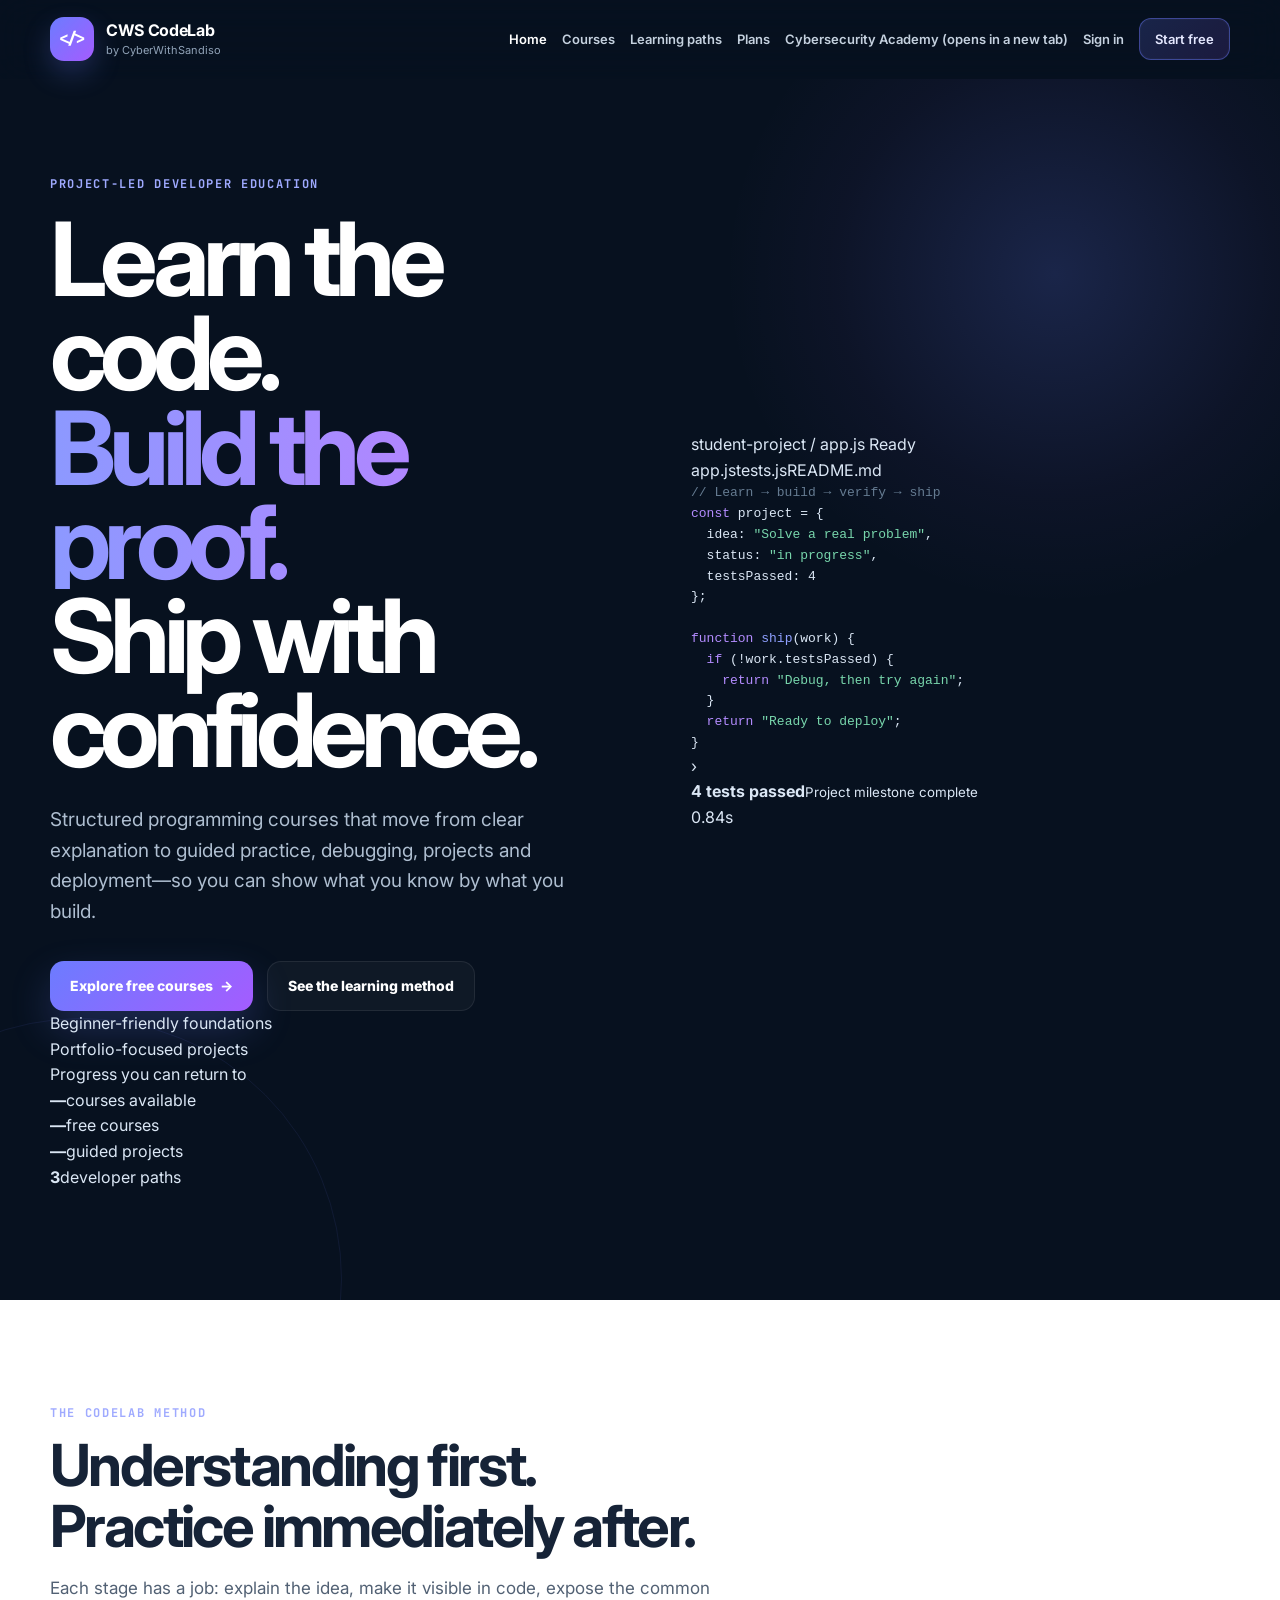
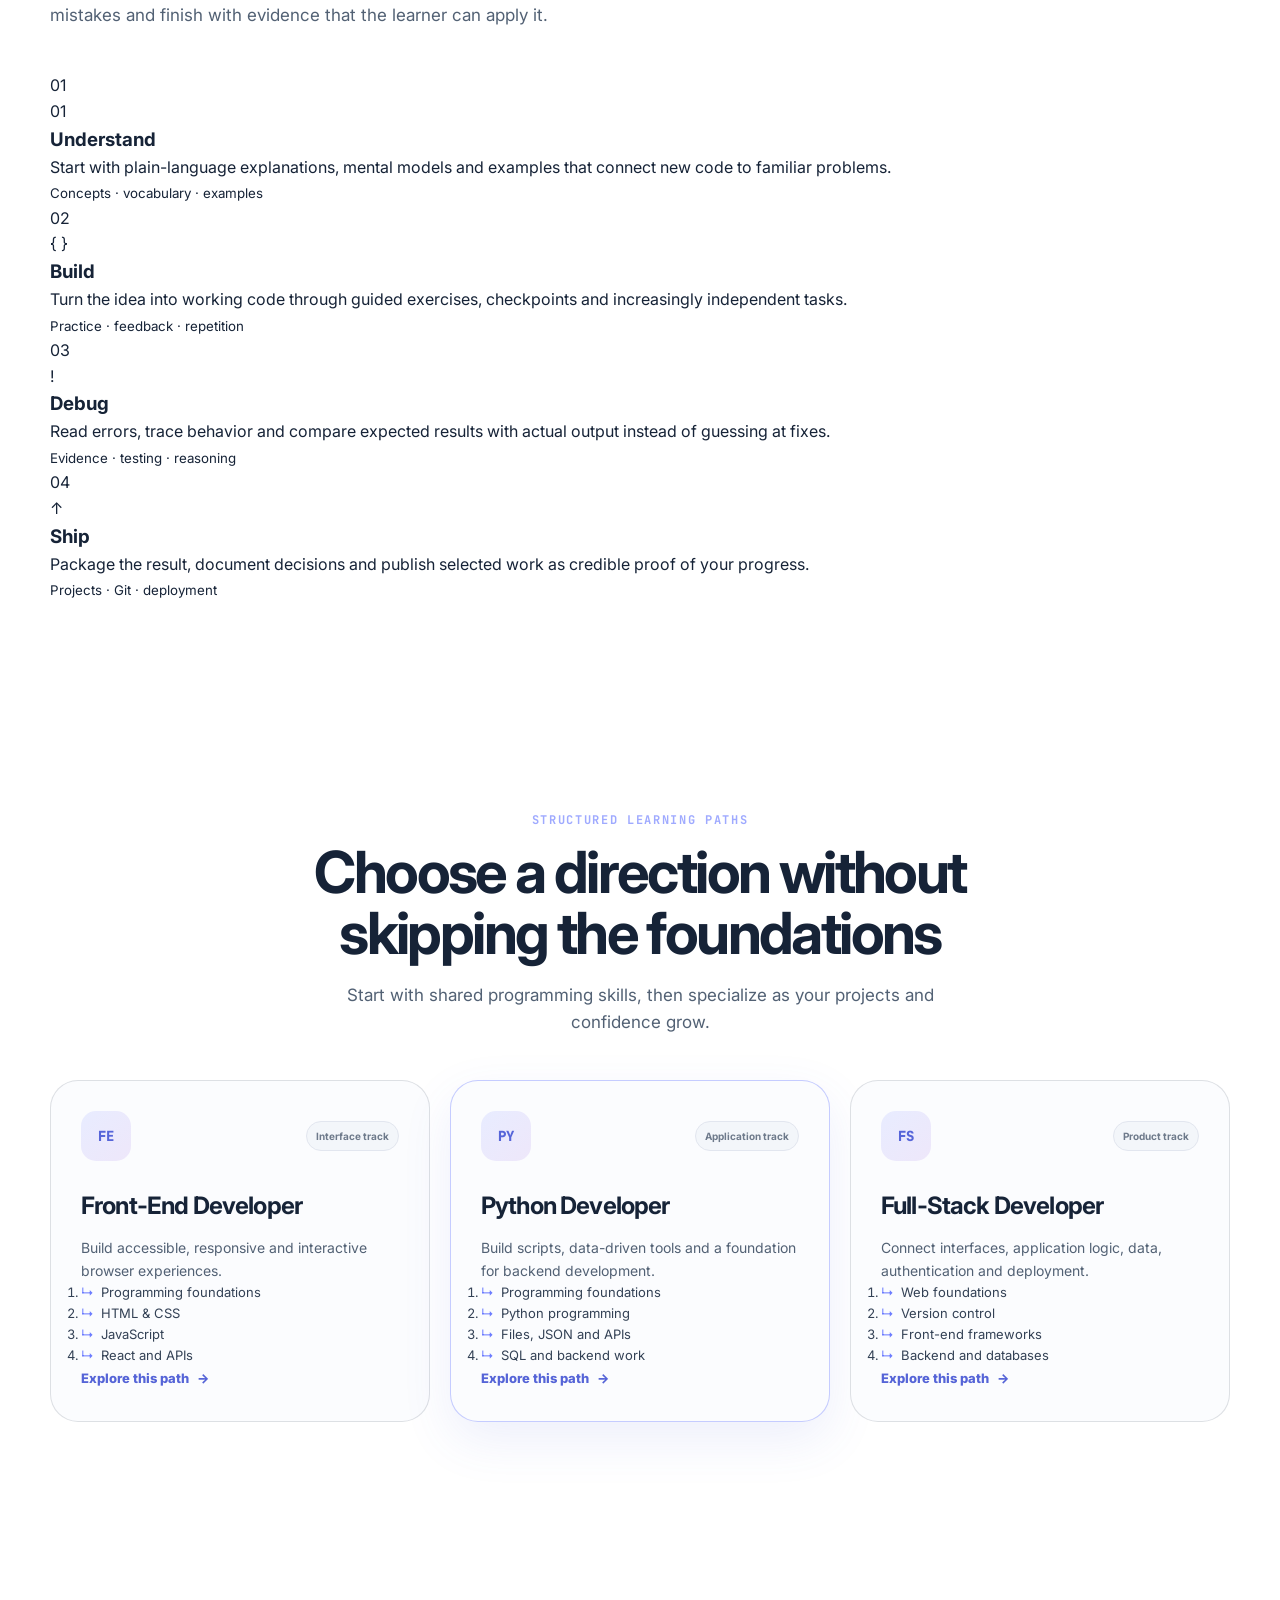
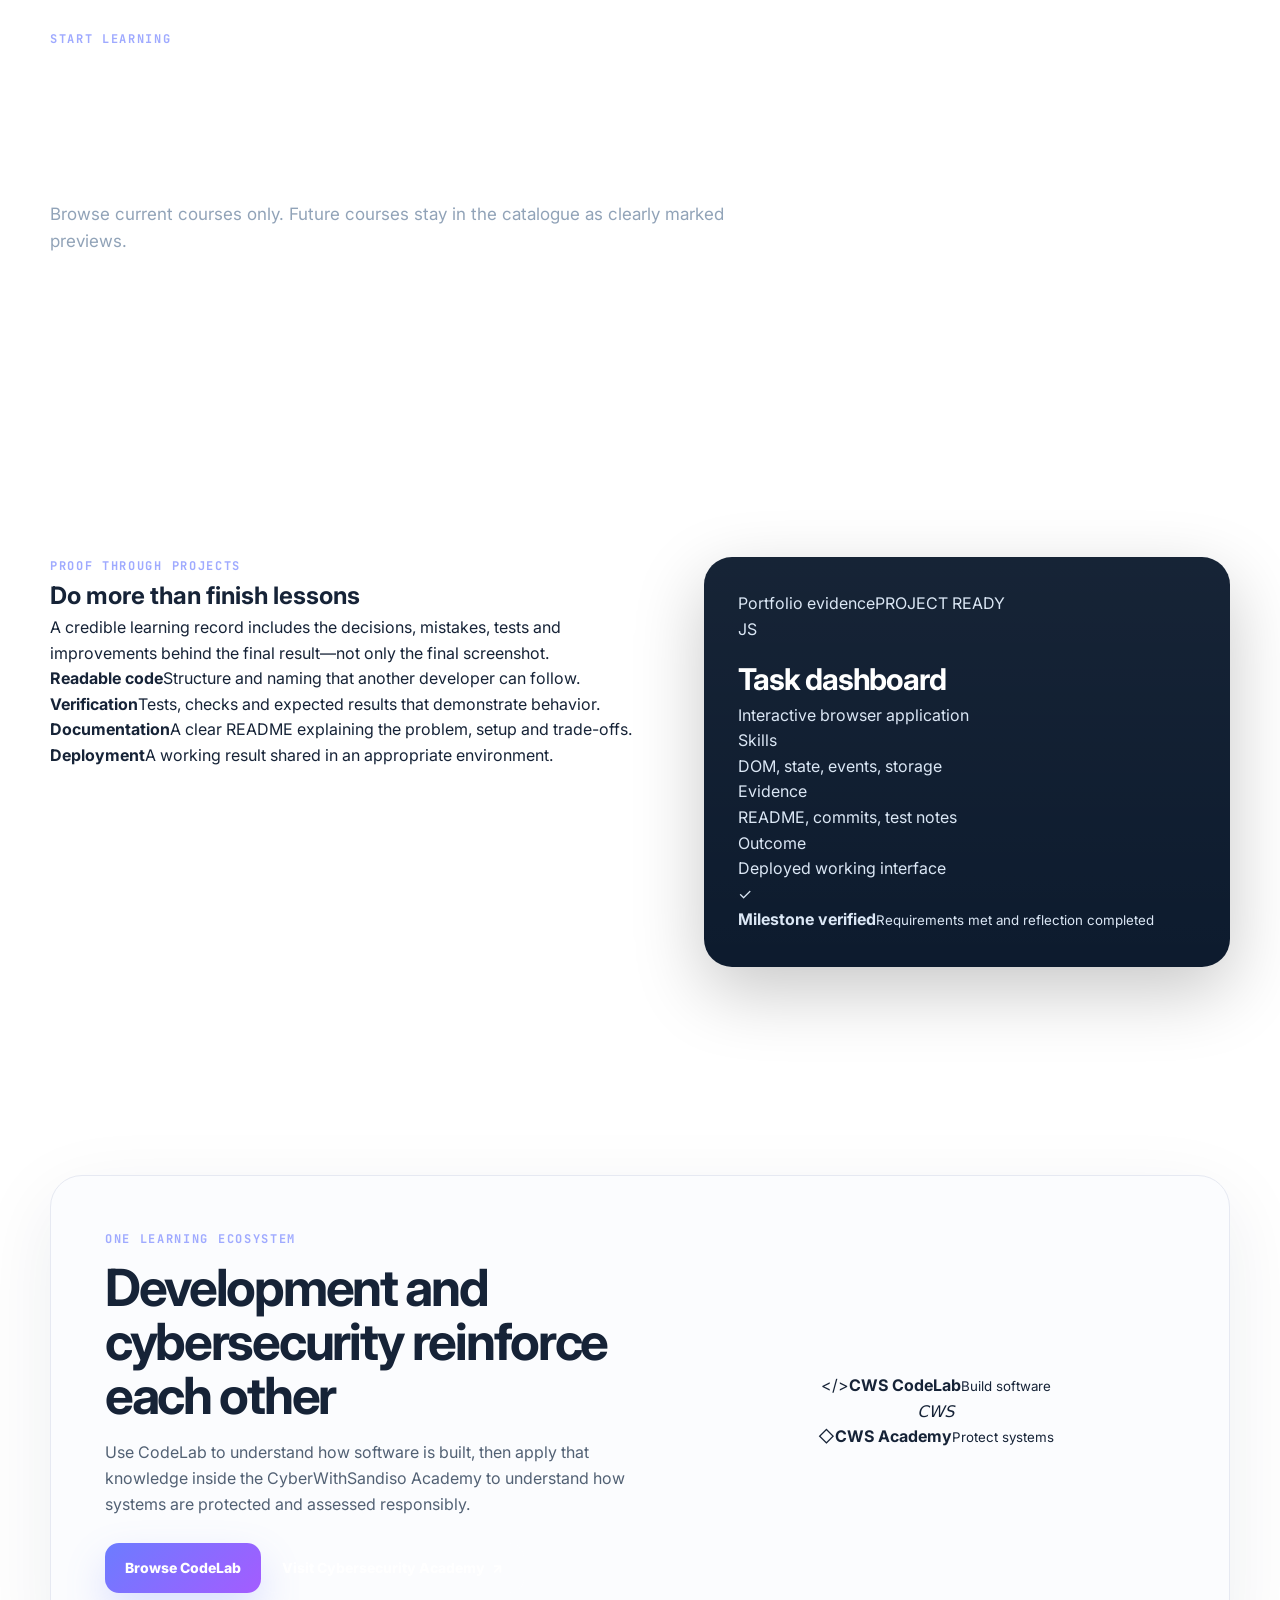
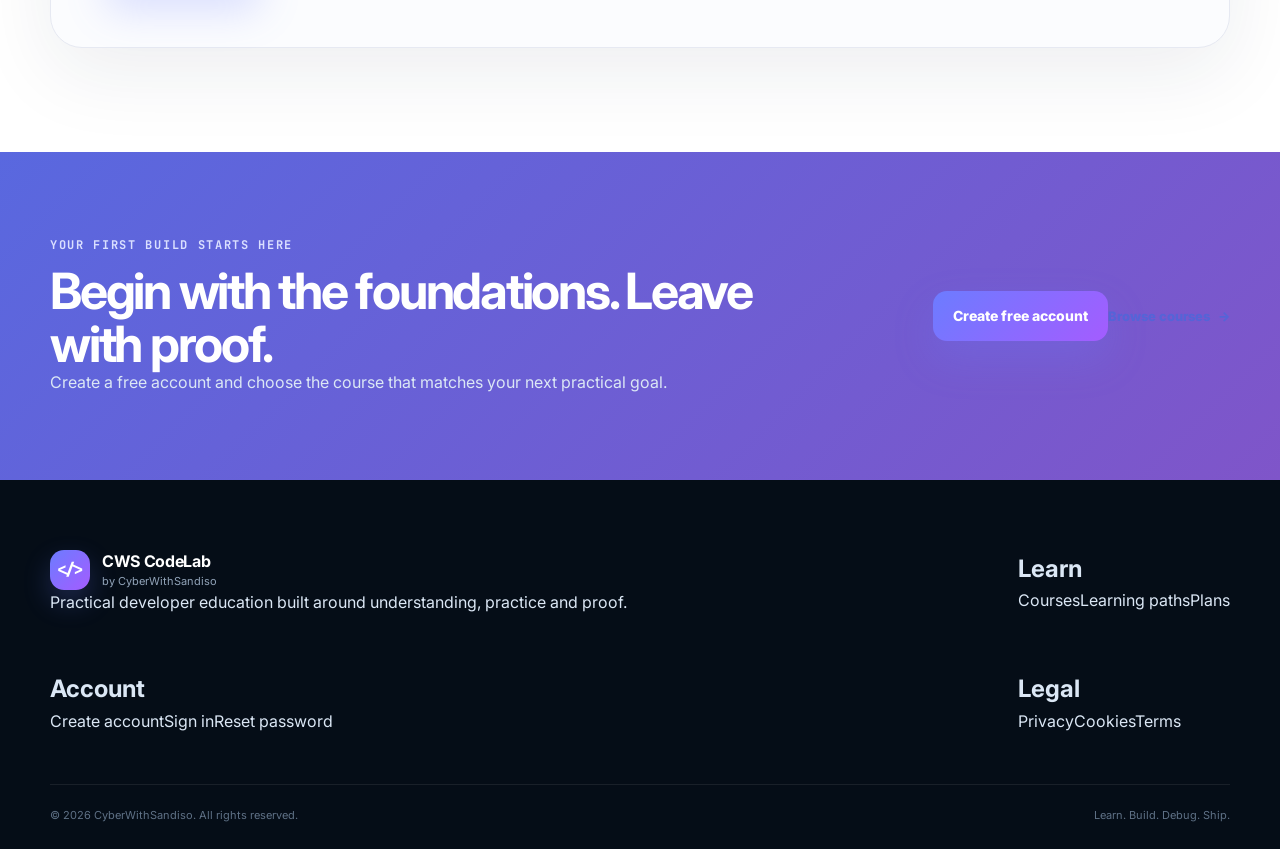
==== commit b8d36bd1: "Update index.html" ====
--- a/index.html
+++ b/index.html
@@ -1,1873 +1,159 @@
-<!DOCTYPE html>
+<!doctype html>
 <html lang="en">
+<head>
+  <meta charset="utf-8">
+  <meta name="viewport" content="width=device-width, initial-scale=1">
+  <meta name="description" content="Learn programming by building, debugging and shipping real projects with CWS CodeLab.">
+  <meta name="author" content="CyberWithSandiso">
+  <meta name="theme-color" content="#07111f">
+  <meta property="og:type" content="website">
+  <meta property="og:title" content="CWS CodeLab | Learn. Build. Debug. Ship.">
+  <meta property="og:description" content="Project-led programming courses, guided practice and developer learning paths.">
+  <meta name="twitter:card" content="summary_large_image">
+  <title>CWS CodeLab | Project-led Programming Education</title>
+  <link rel="preconnect" href="https://fonts.googleapis.com">
+  <link rel="preconnect" href="https://fonts.gstatic.com" crossorigin>
+  <link href="https://fonts.googleapis.com/css2?family=Inter:wght@400;500;600;700;800&family=JetBrains+Mono:wght@500;600;700&display=swap" rel="stylesheet">
+  <link rel="stylesheet" href="css/style.css">
+  <link rel="stylesheet" href="css/responsive.css">
+  <link rel="stylesheet" href="css/premium.css">
+  <script src="data/courses.js" defer></script>
+  <script src="js/main.js" defer></script>
+</head>
+<body data-page="home">
+  <a class="skip-link" href="#main-content">Skip to content</a>
 
-<head>
-
-  <meta charset="UTF-8">
-
-  <meta
-    name="viewport"
-    content="width=device-width, initial-scale=1.0"
-  >
-
-  <meta
-    name="description"
-    content="CWS CodeLab is a CyberWithSandiso software-development learning platform. Learn programming, build real projects, debug applications and ship working software."
-  >
-
-  <meta
-    name="keywords"
-    content="CWS CodeLab, CyberWithSandiso, programming, coding, software development, HTML, CSS, JavaScript, Python, SQL, Git, GitHub, Java, C#, C++, React, Node.js"
-  >
-
-  <meta
-    name="author"
-    content="CyberWithSandiso"
-  >
-
-  <title>
-    CWS CodeLab | Learn. Build. Ship.
-  </title>
-
-
-  <!-- =====================================================
-       GOOGLE FONTS
-  ====================================================== -->
-
-  <link
-    rel="preconnect"
-    href="https://fonts.googleapis.com"
-  >
-
-  <link
-    rel="preconnect"
-    href="https://fonts.gstatic.com"
-    crossorigin
-  >
-
-  <link
-    href="https://fonts.googleapis.com/css2?family=Inter:wght@400;500;600;700;800&family=JetBrains+Mono:wght@500;600;700&display=swap"
-    rel="stylesheet"
-  >
-
-
-  <!-- =====================================================
-       STYLES
-  ====================================================== -->
-
-  <link
-    rel="stylesheet"
-    href="css/style.css"
-  >
-
-  <link
-    rel="stylesheet"
-    href="css/responsive.css"
-  >
-
-
-  <!-- =====================================================
-       JAVASCRIPT
-  ====================================================== -->
-
-  <script
-    src="js/main.js"
-    defer
-  ></script>
-
-</head>
-
-
-<body>
-
-
-  <!-- =====================================================
-       SKIP LINK
-  ====================================================== -->
-
-  <a
-    class="skip-link"
-    href="#main-content"
-  >
-    Skip to content
-  </a>
-
-
-  <!-- =====================================================
-       HEADER
-  ====================================================== -->
-
-  <header class="site-header">
-
+  <header class="site-header" data-site-header>
     <div class="container nav-wrap">
-
-
-      <!-- =================================================
-           BRAND
-      ================================================== -->
-
-      <a
-        href="index.html"
-        class="brand"
-        aria-label="CWS CodeLab home"
-      >
-
-        <span
-          class="brand-mark"
-          aria-hidden="true"
-        >
-          &lt;/&gt;
-        </span>
-
-
-        <span class="brand-copy">
-
-          <strong>
-            CWS CodeLab
-          </strong>
-
-          <small>
-            CyberWithSandiso
-          </small>
-
-        </span>
-
+      <a class="brand" href="index.html" aria-label="CWS CodeLab home">
+        <span class="brand-mark" aria-hidden="true">&lt;/&gt;</span>
+        <span class="brand-copy"><strong>CWS CodeLab</strong><small>by CyberWithSandiso</small></span>
       </a>
-
-
-      <!-- =================================================
-           MOBILE NAVIGATION BUTTON
-      ================================================== -->
-
-      <button
-        class="nav-toggle"
-        type="button"
-        aria-expanded="false"
-        aria-controls="primary-navigation"
-        aria-label="Open navigation"
-      >
-
-        <span></span>
-        <span></span>
-        <span></span>
-
+      <button class="nav-toggle" type="button" aria-expanded="false" aria-controls="primary-navigation" aria-label="Open navigation">
+        <span></span><span></span><span></span>
       </button>
-
-
-      <!-- =================================================
-           PRIMARY NAVIGATION
-      ================================================== -->
-
-      <nav
-        id="primary-navigation"
-        class="primary-nav"
-        aria-label="Primary navigation"
-      >
-
-
-        <!-- HOME -->
-
-        <a
-          href="#home"
-          aria-current="page"
-        >
-          Home
-        </a>
-
-
-        <!-- COURSES -->
-
-        <a href="pages/courses.html">
-          Courses
-        </a>
-
-
-        <!-- LEARNING PATHS -->
-
-        <a href="#paths">
-          Learning Paths
-        </a>
-
-
-        <!-- PRICING -->
-
-        <a href="pages/pricing.html">
-          Pricing
-        </a>
-
-
-        <!-- =================================================
-             CWS ACADEMY
-             Separate CyberWithSandiso learning school
-        ================================================== -->
-
-        <a
-          href="https://sandisomayekiso.github.io/CyberWithSandiso/"
-          class="academy-nav-link"
-          target="_blank"
-          rel="noopener noreferrer"
-          aria-label="Visit CWS Academy Cybersecurity School - opens in a new tab"
-        >
-
-          <span
-            class="academy-nav-mark"
-            aria-hidden="true"
-          >
-            CWS
-          </span>
-
-
-          <span class="academy-nav-copy">
-
-            <strong>
-              CWS Academy
-            </strong>
-
-            <small>
-              Cybersecurity School
-              <span aria-hidden="true">
-                ↗
-              </span>
-            </small>
-
-          </span>
-
-        </a>
-
-
-        <!-- SIGN IN -->
-
-        <a
-          href="pages/login.html"
-          class="nav-signin"
-        >
-          Sign In
-        </a>
-
-
-        <!-- START LEARNING -->
-
-        <a
-          href="pages/register.html"
-          class="nav-cta"
-        >
-          Start Learning
-        </a>
-
-
+      <nav id="primary-navigation" class="primary-nav" aria-label="Primary navigation">
+        <a href="index.html" aria-current="page">Home</a>
+        <a href="pages/courses.html">Courses</a>
+        <a href="#paths">Learning paths</a>
+        <a href="pages/pricing.html">Plans</a>
+        <a href="https://sandisomayekiso.github.io/CyberWithSandiso/" target="_blank" rel="noopener noreferrer">Cybersecurity Academy <span class="sr-only">(opens in a new tab)</span></a>
+        <a href="pages/login.html">Sign in</a>
+        <a class="nav-cta" href="pages/register.html">Start free</a>
       </nav>
-
     </div>
-
   </header>
 
-
-  <!-- =====================================================
-       MAIN
-  ====================================================== -->
-
   <main id="main-content">
-
-
-    <!-- ===================================================
-         HERO
-    ==================================================== -->
-
-    <section
-      class="hero"
-      id="home"
-    >
-
+    <section class="hero premium-hero" id="home">
       <div class="container hero-grid">
-
-
-        <!-- HERO CONTENT -->
-
         <div class="hero-content">
-
-
-          <p class="eyebrow">
-            A CyberWithSandiso Learning Platform
-          </p>
-
-
-          <h1>
-
-            Learn.
-
-            <span>
-              Build.
-            </span>
-
-            Ship.
-
-          </h1>
-
-
-          <p class="hero-lead">
-
-            Practical software-development education built
-            around real code, real projects, debugging
-            and deployment.
-
-          </p>
-
-
-          <!-- HERO ACTIONS -->
-
+          <p class="eyebrow"><span class="eyebrow-dot" aria-hidden="true"></span>Project-led developer education</p>
+          <h1>Learn the code. <span>Build the proof.</span> Ship with confidence.</h1>
+          <p class="hero-lead">Structured programming courses that move from clear explanation to guided practice, debugging, projects and deployment—so you can show what you know by what you build.</p>
           <div class="hero-actions">
-
-
-            <a
-              class="btn btn-primary"
-              href="pages/register.html"
-            >
-              Start Learning Free
-            </a>
-
-
-            <a
-              class="btn btn-secondary"
-              href="pages/courses.html"
-            >
-              Explore Courses
-            </a>
-
-
-            <a
-              class="btn btn-secondary"
-              href="pages/login.html"
-            >
-              Sign In
-            </a>
-
-
+            <a class="btn btn-primary" href="pages/courses.html">Explore free courses <span aria-hidden="true">→</span></a>
+            <a class="btn btn-secondary" href="#method">See the learning method</a>
           </div>
-
-
-          <!-- HERO STATS -->
-
-          <div
-            class="hero-stats"
-            aria-label="Platform highlights"
-          >
-
-
-            <div>
-
-              <strong>
-                6
-              </strong>
-
-              <span>
-                Courses available
-              </span>
-
-            </div>
-
-
-            <div>
-
-              <strong>
-                5
-              </strong>
-
-              <span>
-                Courses coming soon
-              </span>
-
-            </div>
-
-
-            <div>
-
-              <strong>
-                3
-              </strong>
-
-              <span>
-                Developer paths
-              </span>
-
-            </div>
-
-
-          </div>
-
+          <ul class="hero-assurance" aria-label="Learning benefits">
+            <li>Beginner-friendly foundations</li>
+            <li>Portfolio-focused projects</li>
+            <li>Progress you can return to</li>
+          </ul>
         </div>
 
-
-        <!-- =================================================
-             HERO CODE CARD
-        ================================================== -->
-
-        <div
-          class="hero-code-card"
-          aria-label="Example CodeLab developer workflow"
-        >
-
-
-          <div class="terminal-bar">
-
-            <span></span>
-            <span></span>
-            <span></span>
-
-            <p>
-              cws-codelab / student-project
-            </p>
-
+        <div class="workspace-card" aria-label="Example CWS CodeLab learning workspace">
+          <div class="workspace-toolbar">
+            <div class="window-dots" aria-hidden="true"><span></span><span></span><span></span></div>
+            <span class="workspace-path">student-project / app.js</span>
+            <span class="workspace-status"><i aria-hidden="true"></i>Ready</span>
           </div>
-
-
-          <pre><code><span class="code-comment">// CWS CodeLab</span>
-
-<span class="code-keyword">const</span> learner = {
-  goal: <span class="code-string">"Become a developer"</span>,
-  method: [
-    <span class="code-string">"Learn"</span>,
-    <span class="code-string">"Build"</span>,
-    <span class="code-string">"Debug"</span>,
-    <span class="code-string">"Ship"</span>
-  ]
+          <div class="workspace-tabs" aria-hidden="true"><span class="active">app.js</span><span>tests.js</span><span>README.md</span></div>
+          <pre class="workspace-code"><code><span class="code-comment">// Learn → build → verify → ship</span>
+<span class="code-keyword">const</span> project = {
+  idea: <span class="code-string">"Solve a real problem"</span>,
+  status: <span class="code-string">"in progress"</span>,
+  testsPassed: <span class="code-number">4</span>
 };
 
-<span class="code-keyword">function</span> <span class="code-function">startJourney</span>() {
-  <span class="code-keyword">return</span> <span class="code-string">"Build something real."</span>;
-}
-
-<span class="code-comment">// Ready when you are.</span></code></pre>
-
-
-          <div class="terminal-footer">
-
-            <span class="status-dot"></span>
-
-            <span>
-              Project environment ready
-            </span>
-
-          </div>
-
+<span class="code-keyword">function</span> <span class="code-function">ship</span>(work) {
+  <span class="code-keyword">if</span> (!work.testsPassed) {
+    <span class="code-keyword">return</span> <span class="code-string">"Debug, then try again"</span>;
+  }
+  <span class="code-keyword">return</span> <span class="code-string">"Ready to deploy"</span>;
+}</code></pre>
+          <div class="workspace-console"><span aria-hidden="true">›</span><p><strong>4 tests passed</strong><small>Project milestone complete</small></p><span class="console-time">0.84s</span></div>
         </div>
-
       </div>
-
+      <div class="container metric-rail" aria-label="Current CodeLab catalogue">
+        <div><strong data-course-metric="available">—</strong><span>courses available</span></div>
+        <div><strong data-course-metric="free">—</strong><span>free courses</span></div>
+        <div><strong data-course-metric="projects">—</strong><span>guided projects</span></div>
+        <div><strong>3</strong><span>developer paths</span></div>
+      </div>
     </section>
 
-
-    <!-- ===================================================
-         WHY CODELAB
-    ==================================================== -->
-
-    <section
-      class="section section-soft"
-      id="about"
-    >
-
+    <section class="section premium-method" id="method">
       <div class="container">
-
-
-        <div class="section-heading centered">
-
-
-          <p class="eyebrow">
-            Why CodeLab?
-          </p>
-
-
-          <h2>
-            From concept to working software
-          </h2>
-
-
-          <p>
-
-            CWS CodeLab is designed around active practice.
-            You do not only watch lessons — you write code,
-            solve problems, build projects, debug applications
-            and learn how software moves from an idea to deployment.
-
-          </p>
-
-
+        <div class="section-heading split-heading">
+          <div><p class="eyebrow">The CodeLab method</p><h2>Understanding first. Practice immediately after.</h2></div>
+          <p>Each stage has a job: explain the idea, make it visible in code, expose the common mistakes and finish with evidence that the learner can apply it.</p>
         </div>
-
-
-        <!-- WORKFLOW -->
-
-        <div class="workflow-grid">
-
-
-          <article class="workflow-card">
-
-            <span>
-              01
-            </span>
-
-            <div class="workflow-icon">
-              &lt;/&gt;
-            </div>
-
-            <h3>
-              Learn the concept
-            </h3>
-
-            <p>
-              Understand programming concepts through clear,
-              practical explanations.
-            </p>
-
-          </article>
-
-
-          <article class="workflow-card">
-
-            <span>
-              02
-            </span>
-
-            <div class="workflow-icon">
-              { }
-            </div>
-
-            <h3>
-              Write the code
-            </h3>
-
-            <p>
-              Apply what you learn immediately through
-              guided coding activities.
-            </p>
-
-          </article>
-
-
-          <article class="workflow-card">
-
-            <span>
-              03
-            </span>
-
-            <div class="workflow-icon">
-              ▣
-            </div>
-
-            <h3>
-              Build the project
-            </h3>
-
-            <p>
-              Combine your skills into practical
-              applications and developer projects.
-            </p>
-
-          </article>
-
-
-          <article class="workflow-card">
-
-            <span>
-              04
-            </span>
-
-            <div class="workflow-icon">
-              !
-            </div>
-
-            <h3>
-              Debug it
-            </h3>
-
-            <p>
-              Inspect errors, troubleshoot unexpected
-              behaviour and improve your code.
-            </p>
-
-          </article>
-
-
-          <article class="workflow-card">
-
-            <span>
-              05
-            </span>
-
-            <div class="workflow-icon">
-              ↑
-            </div>
-
-            <h3>
-              Ship it
-            </h3>
-
-            <p>
-              Publish your work and learn the foundations
-              of real-world deployment.
-            </p>
-
-          </article>
-
-
+        <div class="method-grid">
+          <article class="method-card"><span class="step-number">01</span><div class="method-symbol" aria-hidden="true">01</div><h3>Understand</h3><p>Start with plain-language explanations, mental models and examples that connect new code to familiar problems.</p><small>Concepts · vocabulary · examples</small></article>
+          <article class="method-card"><span class="step-number">02</span><div class="method-symbol" aria-hidden="true">{ }</div><h3>Build</h3><p>Turn the idea into working code through guided exercises, checkpoints and increasingly independent tasks.</p><small>Practice · feedback · repetition</small></article>
+          <article class="method-card"><span class="step-number">03</span><div class="method-symbol" aria-hidden="true">!</div><h3>Debug</h3><p>Read errors, trace behavior and compare expected results with actual output instead of guessing at fixes.</p><small>Evidence · testing · reasoning</small></article>
+          <article class="method-card"><span class="step-number">04</span><div class="method-symbol" aria-hidden="true">↑</div><h3>Ship</h3><p>Package the result, document decisions and publish selected work as credible proof of your progress.</p><small>Projects · Git · deployment</small></article>
         </div>
-
       </div>
-
     </section>
 
-
-    <!-- ===================================================
-         LEARNING PATHS
-    ==================================================== -->
-
-    <section
-      class="section"
-      id="paths"
-    >
-
+    <section class="section section-light premium-paths" id="paths">
       <div class="container">
-
-
-        <div class="section-heading">
-
-
-          <p class="eyebrow">
-            Learning Paths
-          </p>
-
-
-          <h2>
-            Choose where you want to build
-          </h2>
-
-
-          <p>
-
-            Start with developer foundations, then follow
-            a structured path toward the type of software
-            you want to create.
-
-          </p>
-
-
+        <div class="section-heading centered"><p class="eyebrow">Structured learning paths</p><h2>Choose a direction without skipping the foundations</h2><p>Start with shared programming skills, then specialize as your projects and confidence grow.</p></div>
+        <div class="path-grid premium-path-grid">
+          <article class="path-card"><div class="path-top"><span class="path-icon">FE</span><span class="badge">Interface track</span></div><h3>Front-End Developer</h3><p>Build accessible, responsive and interactive browser experiences.</p><ol class="path-sequence"><li>Programming foundations</li><li>HTML &amp; CSS</li><li>JavaScript</li><li>React and APIs</li></ol><a class="text-link" href="pages/courses.html?path=frontend-developer">Explore this path <span aria-hidden="true">→</span></a></article>
+          <article class="path-card featured"><div class="path-top"><span class="path-icon">PY</span><span class="badge">Application track</span></div><h3>Python Developer</h3><p>Build scripts, data-driven tools and a foundation for backend development.</p><ol class="path-sequence"><li>Programming foundations</li><li>Python programming</li><li>Files, JSON and APIs</li><li>SQL and backend work</li></ol><a class="text-link" href="pages/courses.html?path=python-developer">Explore this path <span aria-hidden="true">→</span></a></article>
+          <article class="path-card"><div class="path-top"><span class="path-icon">FS</span><span class="badge">Product track</span></div><h3>Full-Stack Developer</h3><p>Connect interfaces, application logic, data, authentication and deployment.</p><ol class="path-sequence"><li>Web foundations</li><li>Version control</li><li>Front-end frameworks</li><li>Backend and databases</li></ol><a class="text-link" href="pages/courses.html?path=fullstack-developer">Explore this path <span aria-hidden="true">→</span></a></article>
         </div>
-
-
-        <div class="path-grid">
-
-
-          <!-- FRONT-END -->
-
-          <article class="path-card">
-
-
-            <div class="path-top">
-
-              <span class="path-icon">
-                FE
-              </span>
-
-              <span class="badge">
-                Beginner → Advanced
-              </span>
-
-            </div>
-
-
-            <h3>
-              Front-End Developer
-            </h3>
-
-
-            <p>
-              Build responsive, interactive websites
-              and modern user interfaces.
-            </p>
-
-
-            <ul>
-
-              <li>
-                HTML &amp; CSS
-              </li>
-
-              <li>
-                JavaScript
-              </li>
-
-              <li>
-                Responsive Web Design
-              </li>
-
-              <li>
-                APIs
-              </li>
-
-              <li>
-                React
-              </li>
-
-              <li>
-                Portfolio Capstone
-              </li>
-
-            </ul>
-
-
-            <a
-              href="pages/courses.html"
-              class="text-link"
-            >
-              Explore courses
-              <span>
-                →
-              </span>
-            </a>
-
-
-          </article>
-
-
-          <!-- PYTHON -->
-
-          <article class="path-card featured">
-
-
-            <div class="path-top">
-
-              <span class="path-icon">
-                PY
-              </span>
-
-              <span class="badge">
-                Popular Path
-              </span>
-
-            </div>
-
-
-            <h3>
-              Python Developer
-            </h3>
-
-
-            <p>
-
-              Build strong programming foundations
-              and progress into backend development.
-
-            </p>
-
-
-            <ul>
-
-              <li>
-                Programming Fundamentals
-              </li>
-
-              <li>
-                Python Programming
-              </li>
-
-              <li>
-                Object-Oriented Programming
-              </li>
-
-              <li>
-                Files, JSON &amp; APIs
-              </li>
-
-              <li>
-                SQL &amp; Databases
-              </li>
-
-              <li>
-                Backend Development
-              </li>
-
-            </ul>
-
-
-            <a
-              href="pages/courses.html"
-              class="text-link"
-            >
-              Explore courses
-              <span>
-                →
-              </span>
-            </a>
-
-
-          </article>
-
-
-          <!-- FULL STACK -->
-
-          <article class="path-card">
-
-
-            <div class="path-top">
-
-              <span class="path-icon">
-                FS
-              </span>
-
-              <span class="badge">
-                Career Track
-              </span>
-
-            </div>
-
-
-            <h3>
-              Full-Stack Developer
-            </h3>
-
-
-            <p>
-
-              Combine front-end, backend, databases,
-              authentication, APIs and deployment.
-
-            </p>
-
-
-            <ul>
-
-              <li>
-                HTML, CSS &amp; JavaScript
-              </li>
-
-              <li>
-                Git &amp; GitHub
-              </li>
-
-              <li>
-                React
-              </li>
-
-              <li>
-                Backend Development
-              </li>
-
-              <li>
-                SQL &amp; Databases
-              </li>
-
-              <li>
-                Full-Stack Capstone
-              </li>
-
-            </ul>
-
-
-            <a
-              href="pages/courses.html"
-              class="text-link"
-            >
-              Explore courses
-              <span>
-                →
-              </span>
-            </a>
-
-
-          </article>
-
-
-        </div>
-
       </div>
-
     </section>
 
-
-    <!-- ===================================================
-         CURRENT COURSES
-    ==================================================== -->
-
-    <section
-      class="section section-dark"
-      id="courses"
-    >
-
+    <section class="section premium-courses" id="courses">
       <div class="container">
-
-
-        <div class="section-heading light">
-
-
-          <p class="eyebrow">
-            Available Now
-          </p>
-
-
-          <h2>
-            Start with the developer foundations
-          </h2>
-
-
-          <p>
-
-            Six courses currently form the core of
-            the CWS CodeLab developer-learning experience.
-
-          </p>
-
-
-        </div>
-
-
-        <div class="course-grid">
-
-
-          <!-- 01 -->
-
-          <article class="course-card">
-
-            <div class="course-number">
-              01
-            </div>
-
-            <div class="course-icon">
-              PF
-            </div>
-
-            <h3>
-              Programming Fundamentals
-            </h3>
-
-            <p>
-              Variables, logic, conditions, loops,
-              functions, problem solving and algorithms.
-            </p>
-
-            <div class="course-meta">
-
-              <span>
-                Beginner
-              </span>
-
-              <span>
-                Foundation
-              </span>
-
-              <span>
-                Free
-              </span>
-
-            </div>
-
-          </article>
-
-
-          <!-- 02 -->
-
-          <article class="course-card">
-
-            <div class="course-number">
-              02
-            </div>
-
-            <div class="course-icon">
-              HC
-            </div>
-
-            <h3>
-              HTML &amp; CSS
-            </h3>
-
-            <p>
-              Structure modern web pages and create
-              responsive interfaces from scratch.
-            </p>
-
-            <div class="course-meta">
-
-              <span>
-                Beginner
-              </span>
-
-              <span>
-                Web
-              </span>
-
-              <span>
-                Free
-              </span>
-
-            </div>
-
-          </article>
-
-
-          <!-- 03 -->
-
-          <article class="course-card">
-
-            <div class="course-number">
-              03
-            </div>
-
-            <div class="course-icon">
-              JS
-            </div>
-
-            <h3>
-              JavaScript Fundamentals
-            </h3>
-
-            <p>
-              Add logic, DOM interaction, events
-              and dynamic behaviour to web applications.
-            </p>
-
-            <div class="course-meta">
-
-              <span>
-                Beginner
-              </span>
-
-              <span>
-                Web
-              </span>
-
-              <span>
-                Free
-              </span>
-
-            </div>
-
-          </article>
-
-
-          <!-- 04 -->
-
-          <article class="course-card">
-
-            <div class="course-number">
-              04
-            </div>
-
-            <div class="course-icon">
-              GT
-            </div>
-
-            <h3>
-              Git &amp; GitHub
-            </h3>
-
-            <p>
-              Track code changes, manage repositories,
-              collaborate and use developer workflows.
-            </p>
-
-            <div class="course-meta">
-
-              <span>
-                Beginner
-              </span>
-
-              <span>
-                Developer Tools
-              </span>
-
-              <span>
-                Free
-              </span>
-
-            </div>
-
-          </article>
-
-
-          <!-- 05 -->
-
-          <article class="course-card">
-
-            <div class="course-number">
-              05
-            </div>
-
-            <div class="course-icon">
-              PY
-            </div>
-
-            <h3>
-              Python Programming
-            </h3>
-
-            <p>
-              Learn Python syntax, data structures,
-              functions, OOP, files and practical scripts.
-            </p>
-
-            <div class="course-meta">
-
-              <span>
-                Beginner
-              </span>
-
-              <span>
-                Programming
-              </span>
-
-              <span>
-                Pro
-              </span>
-
-            </div>
-
-          </article>
-
-
-          <!-- 06 -->
-
-          <article class="course-card">
-
-            <div class="course-number">
-              06
-            </div>
-
-            <div class="course-icon">
-              DB
-            </div>
-
-            <h3>
-              SQL &amp; Databases
-            </h3>
-
-            <p>
-              Model data, write SQL queries,
-              work with relational databases
-              and connect applications.
-            </p>
-
-            <div class="course-meta">
-
-              <span>
-                Beginner
-              </span>
-
-              <span>
-                Databases
-              </span>
-
-              <span>
-                Pro
-              </span>
-
-            </div>
-
-          </article>
-
-
-        </div>
-
-
-        <div class="section-action">
-
-          <a
-            href="pages/courses.html"
-            class="btn btn-primary"
-          >
-            Explore All Courses
-          </a>
-
-        </div>
-
-
+        <div class="section-heading split-heading light"><div><p class="eyebrow">Start learning</p><h2>Foundation courses with real outcomes</h2></div><p>Browse current courses only. Future courses stay in the catalogue as clearly marked previews.</p></div>
+        <div id="home-course-grid" class="home-course-grid" aria-live="polite"></div>
+        <div class="section-action"><a class="btn btn-secondary" href="pages/courses.html">View the complete catalogue <span aria-hidden="true">→</span></a></div>
       </div>
-
     </section>
 
-
-    <!-- ===================================================
-         COMING SOON
-    ==================================================== -->
-
-    <section class="coming-soon-section">
-
-      <div class="container">
-
-
-        <div class="coming-soon-heading">
-
-
-          <div>
-
-            <p class="eyebrow">
-              Growing Course Library
-            </p>
-
-            <h2>
-              More technologies are coming
-            </h2>
-
-          </div>
-
-
-          <p>
-
-            CodeLab will continue expanding beyond the
-            current foundations with additional programming
-            languages and modern development technologies.
-
-          </p>
-
-
-        </div>
-
-
-        <div class="coming-course-grid">
-
-
-          <article class="coming-course">
-
-            <span>
-              JV
-            </span>
-
-            <div>
-
-              <strong>
-                Java Programming
-              </strong>
-
-              <small>
-                Coming Soon
-              </small>
-
-            </div>
-
-          </article>
-
-
-          <article class="coming-course">
-
-            <span>
-              C#
-            </span>
-
-            <div>
-
-              <strong>
-                C# &amp; .NET
-              </strong>
-
-              <small>
-                Coming Soon
-              </small>
-
-            </div>
-
-          </article>
-
-
-          <article class="coming-course">
-
-            <span>
-              C++
-            </span>
-
-            <div>
-
-              <strong>
-                C++ Programming
-              </strong>
-
-              <small>
-                Coming Soon
-              </small>
-
-            </div>
-
-          </article>
-
-
-          <article class="coming-course">
-
-            <span>
-              RE
-            </span>
-
-            <div>
-
-              <strong>
-                React Development
-              </strong>
-
-              <small>
-                Coming Soon
-              </small>
-
-            </div>
-
-          </article>
-
-
-          <article class="coming-course">
-
-            <span>
-              ND
-            </span>
-
-            <div>
-
-              <strong>
-                Node.js Backend
-              </strong>
-
-              <small>
-                Coming Soon
-              </small>
-
-            </div>
-
-          </article>
-
-
-        </div>
-
-
-        <div class="section-action">
-
-          <a
-            href="pages/courses.html"
-            class="text-link"
-          >
-            View the complete course catalogue
-            <span>
-              →
-            </span>
-          </a>
-
-        </div>
-
-
+    <section class="section section-light proof-section" id="projects">
+      <div class="container project-layout">
+        <div class="proof-copy"><p class="eyebrow">Proof through projects</p><h2>Do more than finish lessons</h2><p>A credible learning record includes the decisions, mistakes, tests and improvements behind the final result—not only the final screenshot.</p><ul class="proof-list"><li><strong>Readable code</strong><span>Structure and naming that another developer can follow.</span></li><li><strong>Verification</strong><span>Tests, checks and expected results that demonstrate behavior.</span></li><li><strong>Documentation</strong><span>A clear README explaining the problem, setup and trade-offs.</span></li><li><strong>Deployment</strong><span>A working result shared in an appropriate environment.</span></li></ul></div>
+        <div class="project-panel premium-project-panel"><div class="project-panel-head"><span>Portfolio evidence</span><span class="status-pill">PROJECT READY</span></div><article class="project-preview"><div class="project-preview-top"><span class="project-glyph">JS</span><div><h3>Task dashboard</h3><p>Interactive browser application</p></div></div><dl><div><dt>Skills</dt><dd>DOM, state, events, storage</dd></div><div><dt>Evidence</dt><dd>README, commits, test notes</dd></div><div><dt>Outcome</dt><dd>Deployed working interface</dd></div></dl><div class="project-check"><span aria-hidden="true">✓</span><p><strong>Milestone verified</strong><small>Requirements met and reflection completed</small></p></div></article></div>
       </div>
-
     </section>
 
-
-    <!-- ===================================================
-         PROJECT BASED LEARNING
-    ==================================================== -->
-
-    <section
-      class="section"
-      id="projects"
-    >
-
-      <div class="container project-layout">
-
-
-        <div>
-
-
-          <div class="section-heading">
-
-            <p class="eyebrow">
-              Project-Based Learning
-            </p>
-
-            <h2>
-              Build work you can actually show
-            </h2>
-
-            <p>
-
-              Every major learning path should lead to
-              practical work that demonstrates what you
-              can actually build.
-
-            </p>
-
-          </div>
-
-
-          <div class="project-list">
-
-
-            <div>
-              <span>01</span>
-              <p>Portfolio websites</p>
-            </div>
-
-
-            <div>
-              <span>02</span>
-              <p>JavaScript applications</p>
-            </div>
-
-
-            <div>
-              <span>03</span>
-              <p>Python applications</p>
-            </div>
-
-
-            <div>
-              <span>04</span>
-              <p>REST APIs</p>
-            </div>
-
-
-            <div>
-              <span>05</span>
-              <p>Database-driven systems</p>
-            </div>
-
-
-            <div>
-              <span>06</span>
-              <p>Full-stack applications</p>
-            </div>
-
-
-          </div>
-
-        </div>
-
-
-        <!-- PROJECT PANEL -->
-
-        <div class="project-panel">
-
-
-          <p class="panel-kicker">
-            Example learner journey
-          </p>
-
-
-          <h3>
-            Personal Task Manager
-          </h3>
-
-
-          <p>
-
-            Start with a simple interface and progressively
-            turn it into a complete application as new
-            developer skills are unlocked.
-
-          </p>
-
-
-          <div class="project-steps">
-
-
-            <div>
-
-              <strong>
-                HTML/CSS
-              </strong>
-
-              <span>
-                Build the interface
-              </span>
-
-            </div>
-
-
-            <div>
-
-              <strong>
-                JavaScript
-              </strong>
-
-              <span>
-                Add interactions
-              </span>
-
-            </div>
-
-
-            <div>
-
-              <strong>
-                Backend
-              </strong>
-
-              <span>
-                Create application logic
-              </span>
-
-            </div>
-
-
-            <div>
-
-              <strong>
-                SQL
-              </strong>
-
-              <span>
-                Store tasks and users
-              </span>
-
-            </div>
-
-
-            <div>
-
-              <strong>
-                Deployment
-              </strong>
-
-              <span>
-                Ship the application
-              </span>
-
-            </div>
-
-
-          </div>
-
-        </div>
-
-
+    <section class="section ecosystem-section" id="ecosystem">
+      <div class="container ecosystem-card premium-ecosystem">
+        <div class="ecosystem-copy"><p class="eyebrow">One learning ecosystem</p><h2>Development and cybersecurity reinforce each other</h2><p>Use CodeLab to understand how software is built, then apply that knowledge inside the CyberWithSandiso Academy to understand how systems are protected and assessed responsibly.</p><div class="ecosystem-actions"><a class="btn btn-primary" href="pages/courses.html">Browse CodeLab</a><a class="btn btn-secondary" href="https://sandisomayekiso.github.io/CyberWithSandiso/" target="_blank" rel="noopener noreferrer">Visit Cybersecurity Academy <span aria-hidden="true">↗</span></a></div></div>
+        <div class="ecosystem-map" aria-label="CWS learning ecosystem"><div class="ecosystem-node primary-node"><span>&lt;/&gt;</span><strong>CWS CodeLab</strong><small>Build software</small></div><div class="ecosystem-connector" aria-hidden="true"><span></span><i>CWS</i><span></span></div><div class="ecosystem-node"><span>◇</span><strong>CWS Academy</strong><small>Protect systems</small></div></div>
       </div>
-
     </section>
 
-
-    <!-- ===================================================
-         CWS ECOSYSTEM
-    ==================================================== -->
-
-    <section
-      class="section section-ecosystem"
-      id="ecosystem"
-    >
-
-      <div class="container ecosystem-card">
-
-
-        <!-- COPY -->
-
-        <div class="ecosystem-copy">
-
-
-          <p class="eyebrow">
-            The CyberWithSandiso Learning Ecosystem
-          </p>
-
-
-          <h2>
-            Build software here.
-            Learn to secure it next.
-          </h2>
-
-
-          <p>
-
-            CWS CodeLab is the software-development school
-            in the CyberWithSandiso learning ecosystem.
-
-            CWS Academy is a separate cybersecurity school
-            focused on cybersecurity, ethical hacking,
-            web security and penetration testing.
-
-          </p>
-
-
-          <div class="ecosystem-actions">
-
-            <a
-              class="btn academy-button"
-              href="https://sandisomayekiso.github.io/CyberWithSandiso/"
-              target="_blank"
-              rel="noopener noreferrer"
-            >
-              Visit CWS Academy
-              <span aria-hidden="true">
-                ↗
-              </span>
-            </a>
-
-          </div>
-
-
-        </div>
-
-
-        <!-- ECOSYSTEM MAP -->
-
-        <div
-          class="ecosystem-map"
-          aria-label="CyberWithSandiso learning ecosystem"
-        >
-
-
-          <div class="eco-parent">
-            CyberWithSandiso
-          </div>
-
-
-          <div class="eco-line"></div>
-
-
-          <div class="eco-children">
-
-
-            <!-- ACADEMY -->
-
-            <a
-              href="https://sandisomayekiso.github.io/CyberWithSandiso/"
-              class="eco-box eco-academy"
-              target="_blank"
-              rel="noopener noreferrer"
-              aria-label="Visit CWS Academy Cybersecurity School"
-            >
-
-              <span class="eco-school-label">
-                Cybersecurity School
-              </span>
-
-              <strong>
-                CWS Academy
-              </strong>
-
-              <span>
-                Cybersecurity · Ethical Hacking · Penetration Testing
-              </span>
-
-              <small>
-                Visit school ↗
-              </small>
-
-            </a>
-
-
-            <!-- CODELAB -->
-
-            <div class="eco-box active">
-
-              <span class="eco-school-label">
-                Software Development School
-              </span>
-
-              <strong>
-                CWS CodeLab
-              </strong>
-
-              <span>
-                Programming · Web Development · Software Engineering
-              </span>
-
-              <small>
-                You are here
-              </small>
-
-            </div>
-
-
-          </div>
-
-        </div>
-
-
-      </div>
-
+    <section class="final-cta premium-final-cta">
+      <div class="container final-cta-inner"><div><p class="eyebrow">Your first build starts here</p><h2>Begin with the foundations. Leave with proof.</h2><p>Create a free account and choose the course that matches your next practical goal.</p></div><div class="cta-actions"><a class="btn btn-primary" href="pages/register.html">Create free account</a><a class="text-link light-link" href="pages/courses.html">Browse courses <span aria-hidden="true">→</span></a></div></div>
     </section>
-
-
-    <!-- ===================================================
-         FINAL CTA
-    ==================================================== -->
-
-    <section class="final-cta">
-
-      <div class="container final-cta-inner">
-
-
-        <div>
-
-          <p class="eyebrow">
-            Start with the foundations
-          </p>
-
-          <h2>
-
-            Your first line of code can become
-            your first deployed project.
-
-          </h2>
-
-        </div>
-
-
-        <div class="final-cta-actions">
-
-          <a
-            class="btn btn-light"
-            href="pages/register.html"
-          >
-            Create Free Account
-          </a>
-
-          <a
-            class="btn final-pricing-link"
-            href="pages/pricing.html"
-          >
-            View Pricing
-          </a>
-
-        </div>
-
-
-      </div>
-
-    </section>
-
-
   </main>
 
-
-  <!-- =====================================================
-       FOOTER
-  ====================================================== -->
-
-  <footer class="site-footer">
-
-
+  <footer class="site-footer premium-footer">
     <div class="container footer-grid">
-
-
-      <!-- BRAND -->
-
-      <div>
-
-
-        <a
-          href="index.html"
-          class="brand footer-brand"
-        >
-
-          <span
-            class="brand-mark"
-            aria-hidden="true"
-          >
-            &lt;/&gt;
-          </span>
-
-
-          <span class="brand-copy">
-
-            <strong>
-              CWS CodeLab
-            </strong>
-
-            <small>
-              A CyberWithSandiso Learning Platform
-            </small>
-
-          </span>
-
-        </a>
-
-
-        <p class="footer-note">
-
-          Practical software-development education built
-          around learning, building, debugging and shipping.
-
-        </p>
-
-
-      </div>
-
-
-      <!-- LINKS -->
-
-      <div class="footer-links">
-
-
-        <a href="pages/courses.html">
-          Courses
-        </a>
-
-
-        <a href="#paths">
-          Learning Paths
-        </a>
-
-
-        <a href="pages/pricing.html">
-          Pricing
-        </a>
-
-
-        <a href="#projects">
-          Projects
-        </a>
-
-
-        <a href="#about">
-          About CodeLab
-        </a>
-
-
-        <a href="pages/login.html">
-          Sign In
-        </a>
-
-
-        <a href="pages/register.html">
-          Create Account
-        </a>
-
-
-        <a
-          href="https://sandisomayekiso.github.io/CyberWithSandiso/"
-          class="footer-academy-link"
-          target="_blank"
-          rel="noopener noreferrer"
-        >
-
-          CWS Academy
-
-          <span>
-            Cybersecurity School ↗
-          </span>
-
-        </a>
-
-
-      </div>
-
-
+      <div class="footer-brand"><a class="brand" href="index.html"><span class="brand-mark" aria-hidden="true">&lt;/&gt;</span><span class="brand-copy"><strong>CWS CodeLab</strong><small>by CyberWithSandiso</small></span></a><p>Practical developer education built around understanding, practice and proof.</p></div>
+      <div><h2 class="footer-heading">Learn</h2><a href="pages/courses.html">Courses</a><a href="#paths">Learning paths</a><a href="pages/pricing.html">Plans</a></div>
+      <div><h2 class="footer-heading">Account</h2><a href="pages/register.html">Create account</a><a href="pages/login.html">Sign in</a><a href="pages/forgot-password.html">Reset password</a></div>
+      <div><h2 class="footer-heading">Legal</h2><a href="pages/privacy-policy.html">Privacy</a><a href="pages/cookie-policy.html">Cookies</a><a href="pages/terms.html">Terms</a></div>
     </div>
-
-
-    <!-- FOOTER BOTTOM -->
-
-    <div class="container footer-bottom">
-
-
-      <p>
-
-        &copy;
-        <span id="current-year"></span>
-        CyberWithSandiso.
-        All rights reserved.
-
-      </p>
-
-
-      <p>
-        Learn. Build. Ship.
-      </p>
-
-
-    </div>
-
-
+    <div class="container footer-bottom"><p>&copy; <span id="current-year"></span> CyberWithSandiso. All rights reserved.</p><p>Learn. Build. Debug. Ship.</p></div>
   </footer>
-
-
 </body>
-
 </html>
--- a/css/style.css
+++ b/css/style.css
@@ -3,40 +3,116 @@
    GLOBAL DESIGN SYSTEM
 ========================================================= */
 
+
+/* =========================================================
+   VARIABLES
+========================================================= */
+
 :root {
-  --bg: #07111f;
-  --bg-2: #0b1729;
-
-  --surface: #101f34;
-  --surface-2: #132641;
-  --surface-light: #f5f7fb;
-
-  --white: #ffffff;
-
-  --text: #dbe7f5;
-  --muted: #91a3b8;
-
-  --dark-text: #122033;
-  --dark-muted: #637083;
-
-  --accent: #6c7cff;
-  --accent-2: #a45cff;
-
-  --accent-soft: rgba(108, 124, 255, 0.14);
-
-  --line: rgba(255, 255, 255, 0.08);
-  --line-dark: rgba(18, 32, 51, 0.09);
-
-  --success: #54d2a3;
+
+  --bg:
+    #07111f;
+
+  --bg-2:
+    #0b1729;
+
+  --surface:
+    #101f34;
+
+  --surface-2:
+    #132641;
+
+  /* =====================================================
+     LIGHT THEME LAYERS
+
+     These variables deliberately avoid a large pure-white
+     canvas. Pure white is reserved for very small/high-focus
+     controls. Reading areas use softer blue-grey surfaces.
+  ===================================================== */
+
+  --page-light:
+    #e9eef5;
+
+  --surface-light:
+    #f3f6fa;
+
+  --surface-raised:
+    #fbfcfe;
+
+  --surface-soft:
+    #edf2f7;
+
+  --surface-muted:
+    #e5ebf2;
+
+  --white:
+    #ffffff;
+
+  --text:
+    #dbe7f5;
+
+  --muted:
+    #91a3b8;
+
+  --dark-text:
+    #162337;
+
+  --reading-text:
+    #334155;
+
+  --dark-muted:
+    #526174;
+
+  --light-border:
+    #d4dde8;
+
+  --accent:
+    #6c7cff;
+
+  --accent-2:
+    #a45cff;
+
+  --accent-soft:
+    rgba(108, 124, 255, 0.14);
+
+  --academy:
+    #46b382;
+
+  --academy-dark:
+    #246c55;
+
+  --academy-soft:
+    rgba(70, 179, 130, 0.11);
+
+  --success:
+    #54d2a3;
+
+  --line:
+    rgba(255, 255, 255, 0.08);
+
+  --line-dark:
+    rgba(22, 35, 55, 0.13);
 
   --shadow:
-    0 24px 70px rgba(0, 0, 0, 0.22);
-
-  --radius-lg: 28px;
-  --radius-md: 20px;
-  --radius-sm: 14px;
-
-  --container: 1180px;
+    0 24px 70px
+    rgba(0, 0, 0, 0.22);
+
+  --shadow-light:
+    0 20px 60px
+    rgba(20, 32, 56, 0.08);
+
+  --radius-lg:
+    28px;
+
+  --radius-md:
+    20px;
+
+  --radius-sm:
+    14px;
+
+  --container:
+    1180px;
+
 }
 
 
@@ -57,6 +133,9 @@
 
 
 body {
+
+  min-height: 100vh;
+
   font-family:
     "Inter",
     system-ui,
@@ -65,12 +144,24 @@
     "Segoe UI",
     sans-serif;
 
-  background: var(--bg);
-  color: var(--text);
-
-  line-height: 1.6;
-
-  overflow-x: hidden;
+  background:
+    var(--bg);
+
+  color:
+    var(--text);
+
+  line-height:
+    1.6;
+
+  overflow-x:
+    hidden;
+
+}
+
+
+body.nav-open {
+  overflow:
+    hidden;
 }
 
 
@@ -82,7 +173,8 @@
 
 button,
 a {
-  -webkit-tap-highlight-color: transparent;
+  -webkit-tap-highlight-color:
+    transparent;
 }
 
 
@@ -94,6 +186,11 @@
 }
 
 
+button {
+  border: 0;
+}
+
+
 img,
 svg {
   max-width: 100%;
@@ -105,18 +202,27 @@
 }
 
 
+section[id] {
+  scroll-margin-top:
+    92px;
+}
+
+
 /* =========================================================
    CONTAINER
 ========================================================= */
 
 .container {
+
   width:
     min(
       calc(100% - 40px),
       var(--container)
     );
 
-  margin-inline: auto;
+  margin-inline:
+    auto;
+
 }
 
 
@@ -125,26 +231,40 @@
 ========================================================= */
 
 .skip-link {
+
   position: fixed;
 
-  left: 18px;
-  top: -80px;
-
-  z-index: 9999;
-
-  padding: 10px 14px;
-
-  border-radius: 10px;
-
-  background: var(--white);
-  color: var(--dark-text);
-
-  font-weight: 700;
+  top:
+    -100px;
+
+  left:
+    18px;
+
+  z-index:
+    9999;
+
+  padding:
+    10px
+    14px;
+
+  border-radius:
+    10px;
+
+  background:
+    var(--page-light);
+
+  color:
+    var(--dark-text);
+
+  font-weight:
+    800;
+
 }
 
 
 .skip-link:focus {
-  top: 18px;
+  top:
+    18px;
 }
 
 
@@ -153,11 +273,14 @@
 input:focus-visible,
 textarea:focus-visible,
 select:focus-visible {
+
   outline:
     3px solid
     rgba(145, 156, 255, 0.7);
 
-  outline-offset: 4px;
+  outline-offset:
+    4px;
+
 }
 
 
@@ -166,14 +289,19 @@
 ========================================================= */
 
 .site-header {
-  position: sticky;
-
-  top: 0;
-
-  z-index: 1000;
+
+  position:
+    sticky;
+
+  top:
+    0;
+
+  z-index:
+    1000;
 
   border-bottom:
-    1px solid transparent;
+    1px solid
+    transparent;
 
   background:
     rgba(7, 17, 31, 0.84);
@@ -186,33 +314,48 @@
 
   transition:
     border-color 0.25s ease,
-    background 0.25s ease;
+    background 0.25s ease,
+    box-shadow 0.25s ease;
+
 }
 
 
 .site-header.scrolled {
+
   border-bottom-color:
     var(--line);
 
   background:
-    rgba(7, 17, 31, 0.94);
+    rgba(7, 17, 31, 0.96);
+
+  box-shadow:
+    0 8px 30px
+    rgba(0, 0, 0, 0.12);
+
 }
 
 
 /* =========================================================
-   NAVIGATION WRAPPER
+   NAV WRAPPER
 ========================================================= */
 
 .nav-wrap {
-  min-height: 78px;
-
-  display: flex;
-
-  align-items: center;
-
-  justify-content: space-between;
-
-  gap: 24px;
+
+  min-height:
+    78px;
+
+  display:
+    flex;
+
+  align-items:
+    center;
+
+  justify-content:
+    space-between;
+
+  gap:
+    24px;
+
 }
 
 
@@ -221,27 +364,44 @@
 ========================================================= */
 
 .brand {
-  display: inline-flex;
-
-  align-items: center;
-
-  gap: 12px;
-
-  flex-shrink: 0;
-
-  min-width: fit-content;
+
+  display:
+    inline-flex;
+
+  align-items:
+    center;
+
+  gap:
+    12px;
+
+  min-width:
+    fit-content;
+
+  flex-shrink:
+    0;
+
 }
 
 
 .brand-mark {
-  display: grid;
-
-  place-items: center;
-
-  width: 44px;
-  height: 44px;
-
-  border-radius: 14px;
+
+  display:
+    grid;
+
+  place-items:
+    center;
+
+  width:
+    44px;
+
+  height:
+    44px;
+
+  flex-shrink:
+    0;
+
+  border-radius:
+    14px;
 
   background:
     linear-gradient(
@@ -250,46 +410,65 @@
       var(--accent-2)
     );
 
-  color: var(--white);
+  color:
+    var(--white);
 
   font-family:
     "JetBrains Mono",
     monospace;
 
-  font-size: 16px;
-
-  font-weight: 800;
+  font-size:
+    16px;
+
+  font-weight:
+    800;
 
   box-shadow:
     0 12px 28px
     rgba(108, 124, 255, 0.24);
+
 }
 
 
 .brand-copy {
-  display: flex;
-
-  flex-direction: column;
-
-  line-height: 1.15;
+
+  display:
+    flex;
+
+  flex-direction:
+    column;
+
+  line-height:
+    1.15;
+
 }
 
 
 .brand-copy strong {
-  color: var(--white);
-
-  font-size: 16px;
-
-  letter-spacing: -0.02em;
+
+  color:
+    var(--white);
+
+  font-size:
+    16px;
+
+  letter-spacing:
+    -0.02em;
+
 }
 
 
 .brand-copy small {
-  margin-top: 4px;
-
-  color: var(--muted);
-
-  font-size: 11px;
+
+  margin-top:
+    4px;
+
+  color:
+    var(--muted);
+
+  font-size:
+    11px;
+
 }
 
 
@@ -298,26 +477,38 @@
 ========================================================= */
 
 .primary-nav {
-  display: flex;
-
-  align-items: center;
-
-  justify-content: flex-end;
-
-  gap: 17px;
-
-  color: #c5d1df;
-
-  font-size: 13px;
-
-  font-weight: 600;
+
+  display:
+    flex;
+
+  align-items:
+    center;
+
+  justify-content:
+    flex-end;
+
+  gap:
+    15px;
+
+  color:
+    #c5d1df;
+
+  font-size:
+    13px;
+
+  font-weight:
+    600;
+
 }
 
 
 .primary-nav > a {
-  position: relative;
-
-  white-space: nowrap;
+
+  position:
+    relative;
+
+  white-space:
+    nowrap;
 
   transition:
     color 0.2s ease,
@@ -325,6 +516,7 @@
     border-color 0.2s ease,
     transform 0.2s ease,
     box-shadow 0.2s ease;
+
 }
 
 
@@ -333,54 +525,68 @@
 }
 
 
+.primary-nav > a.active,
 .primary-nav > a[aria-current="page"]:not(.nav-cta) {
   color: var(--white);
 }
 
 
 /* =========================================================
-   SIGN IN NAV BUTTON
+   SIGN IN
 ========================================================= */
 
 .primary-nav .nav-signin {
-  padding: 9px 13px;
+
+  padding:
+    9px
+    13px;
 
   border:
     1px solid
     rgba(255, 255, 255, 0.11);
 
-  border-radius: 11px;
+  border-radius:
+    11px;
 
   background:
     rgba(255, 255, 255, 0.025);
 
-  color: #d7e0eb;
+  color:
+    #d7e0eb;
+
 }
 
 
 .primary-nav .nav-signin:hover {
+
   border-color:
     rgba(108, 124, 255, 0.42);
 
   background:
     rgba(108, 124, 255, 0.08);
 
-  color: var(--white);
+  color:
+    var(--white);
+
 }
 
 
 /* =========================================================
-   START LEARNING NAV CTA
+   START LEARNING
 ========================================================= */
 
 .primary-nav .nav-cta {
-  padding: 10px 15px;
+
+  padding:
+    10px
+    15px;
 
   border:
     1px solid
     rgba(108, 124, 255, 0.44);
 
-  border-radius: 12px;
+  border-radius:
+    12px;
 
   background:
     linear-gradient(
@@ -389,15 +595,21 @@
       rgba(164, 92, 255, 0.14)
     );
 
-  color: #e5e8ff;
+  color:
+    #e5e8ff;
 
   box-shadow:
     inset 0 0 0 1px
     rgba(255, 255, 255, 0.02);
+
 }
 
 
 .primary-nav .nav-cta:hover {
+
+  transform:
+    translateY(-1px);
+
   border-color:
     rgba(139, 150, 255, 0.7);
 
@@ -408,97 +620,461 @@
       rgba(164, 92, 255, 0.22)
     );
 
-  color: var(--white);
+  color:
+    var(--white);
 
   box-shadow:
     0 10px 26px
     rgba(108, 124, 255, 0.14);
 
+}
+
+
+/* =========================================================
+   CWS ACADEMY EXTERNAL SCHOOL LINK
+========================================================= */
+
+.primary-nav .academy-nav-link {
+
+  display:
+    inline-flex;
+
+  align-items:
+    center;
+
+  gap:
+    9px;
+
+  padding:
+    7px
+    11px;
+
+  border:
+    1px solid
+    rgba(84, 210, 163, 0.22);
+
+  border-radius:
+    13px;
+
+  background:
+    linear-gradient(
+      135deg,
+      rgba(84, 210, 163, 0.07),
+      rgba(52, 137, 91, 0.035)
+    );
+
+  color:
+    #d8e6e0;
+
+  box-shadow:
+    inset 0 0 0 1px
+    rgba(255, 255, 255, 0.01);
+
+}
+
+
+.academy-nav-mark {
+
+  display:
+    grid;
+
+  place-items:
+    center;
+
+  width:
+    31px;
+
+  height:
+    31px;
+
+  flex-shrink:
+    0;
+
+  border-radius:
+    9px;
+
+  background:
+    linear-gradient(
+      135deg,
+      var(--academy),
+      var(--academy-dark)
+    );
+
+  color:
+    var(--white);
+
+  font-family:
+    "JetBrains Mono",
+    monospace;
+
+  font-size:
+    8px;
+
+  font-weight:
+    800;
+
+  letter-spacing:
+    0.03em;
+
+  box-shadow:
+    0 7px 18px
+    rgba(40, 151, 108, 0.16);
+
+}
+
+
+.academy-nav-copy {
+
+  display:
+    flex;
+
+  flex-direction:
+    column;
+
+  justify-content:
+    center;
+
+  line-height:
+    1.12;
+
+}
+
+
+.academy-nav-copy strong {
+
+  color:
+    #e5f5ee;
+
+  font-size:
+    11px;
+
+  font-weight:
+    800;
+
+}
+
+
+.academy-nav-copy small {
+
+  display:
+    flex;
+
+  align-items:
+    center;
+
+  gap:
+    4px;
+
+  margin-top:
+    3px;
+
+  color:
+    #7fbca4;
+
+  font-size:
+    8px;
+
+  font-weight:
+    600;
+
+}
+
+
+.primary-nav .academy-nav-link:hover {
+
   transform:
     translateY(-1px);
+
+  border-color:
+    rgba(84, 210, 163, 0.48);
+
+  background:
+    linear-gradient(
+      135deg,
+      rgba(84, 210, 163, 0.13),
+      rgba(52, 137, 91, 0.07)
+    );
+
+  box-shadow:
+    0 10px 26px
+    rgba(32, 116, 83, 0.10);
+
+}
+
+
+.primary-nav
+.academy-nav-link:hover
+.academy-nav-copy strong {
+
+  color:
+    var(--white);
+
+}
+
+
+.primary-nav
+.academy-nav-link:hover
+.academy-nav-copy small {
+
+  color:
+    #a2ddc5;
+
 }
 
 
 /* =========================================================
-   CWS ACADEMY NAV LINK
+   MOBILE NAV TOGGLE
 ========================================================= */
 
-.primary-nav .academy-nav-link {
-  color: #adb9c8;
-}
-
-
-.primary-nav .academy-nav-link::before {
-  content: "";
-
-  display: inline-block;
-
-  width: 6px;
-  height: 6px;
-
-  margin-right: 7px;
-
-  border-radius: 50%;
-
-  vertical-align: middle;
-
-  background:
-    var(--success);
-
-  box-shadow:
-    0 0 0 4px
-    rgba(84, 210, 163, 0.07);
-}
-
-
-.primary-nav .academy-nav-link:hover {
-  color: #d7fff0;
-}
-
-
-/* =========================================================
-   MOBILE NAVIGATION BUTTON
-========================================================= */
-
 .nav-toggle {
-  display: none;
-
-  width: 44px;
-  height: 44px;
-
-  flex-shrink: 0;
-
-  padding: 10px;
+
+  display:
+    none;
+
+  width:
+    44px;
+
+  height:
+    44px;
+
+  flex-shrink:
+    0;
+
+  padding:
+    9px;
 
   border:
     1px solid
     var(--line);
 
-  border-radius: 12px;
+  border-radius:
+    12px;
 
   background:
     var(--surface);
 
-  cursor: pointer;
+  cursor:
+    pointer;
+
 }
 
 
 .nav-toggle span {
-  display: block;
-
-  width: 100%;
-  height: 2px;
-
-  margin: 5px 0;
-
-  border-radius: 100px;
+
+  display:
+    block;
+
+  width:
+    100%;
+
+  height:
+    2px;
+
+  margin:
+    5px 0;
+
+  border-radius:
+    100px;
 
   background:
     var(--white);
+
+  transform-origin:
+    center;
 
   transition:
     transform 0.2s ease,
     opacity 0.2s ease;
+
+}
+
+
+.nav-toggle.active span:nth-child(1) {
+
+  transform:
+    translateY(7px)
+    rotate(45deg);
+
+}
+
+
+.nav-toggle.active span:nth-child(2) {
+  opacity: 0;
+}
+
+
+.nav-toggle.active span:nth-child(3) {
+
+  transform:
+    translateY(-7px)
+    rotate(-45deg);
+
+}
+
+
+/* =========================================================
+   EYEBROW
+========================================================= */
+
+.eyebrow {
+
+  color:
+    #9faaff;
+
+  font-family:
+    "JetBrains Mono",
+    monospace;
+
+  font-size:
+    12px;
+
+  font-weight:
+    700;
+
+  letter-spacing:
+    0.14em;
+
+  text-transform:
+    uppercase;
+
+}
+
+
+/* =========================================================
+   BUTTONS
+========================================================= */
+
+.btn {
+
+  display:
+    inline-flex;
+
+  align-items:
+    center;
+
+  justify-content:
+    center;
+
+  gap:
+    7px;
+
+  min-height:
+    50px;
+
+  padding:
+    12px
+    20px;
+
+  border-radius:
+    14px;
+
+  font-size:
+    14px;
+
+  font-weight:
+    800;
+
+  text-align:
+    center;
+
+  cursor:
+    pointer;
+
+  transition:
+    transform 0.22s ease,
+    background 0.22s ease,
+    border-color 0.22s ease,
+    box-shadow 0.22s ease;
+
+}
+
+
+.btn:hover {
+  transform: translateY(-2px);
+}
+
+
+.btn.pressed,
+.nav-cta.pressed,
+.pricing-button.pressed {
+
+  transform:
+    scale(0.98);
+
+}
+
+
+.btn-primary {
+
+  background:
+    linear-gradient(
+      135deg,
+      var(--accent),
+      var(--accent-2)
+    );
+
+  color:
+    var(--white);
+
+  box-shadow:
+    0 18px 40px
+    rgba(108, 124, 255, 0.23);
+
+}
+
+
+.btn-primary:hover {
+
+  box-shadow:
+    0 22px 50px
+    rgba(108, 124, 255, 0.30);
+
+}
+
+
+.btn-secondary {
+
+  border:
+    1px solid
+    var(--line);
+
+  background:
+    rgba(255, 255, 255, 0.035);
+
+  color:
+    var(--white);
+
+}
+
+
+.btn-secondary:hover {
+
+  border-color:
+    rgba(108, 124, 255, 0.34);
+
+  background:
+    rgba(108, 124, 255, 0.08);
+
+}
+
+
+.btn-light {
+
+  background:
+    var(--white);
+
+  color:
+    #27324a;
+
+}
+
+
+.btn-light:hover {
+
+  box-shadow:
+    0 18px 40px
+    rgba(30, 35, 60, 0.15);
+
 }
 
 
@@ -507,30 +1083,41 @@
 ========================================================= */
 
 .hero {
-  position: relative;
-
-  overflow: hidden;
+
+  position:
+    relative;
+
+  overflow:
+    hidden;
 
   padding:
     96px 0 110px;
+
 }
 
 
 .hero::before {
-  content: "";
-
-  position: absolute;
-
-  inset:
-    -20%
-    auto
-    auto
-    58%;
-
-  width: 650px;
-  height: 650px;
-
-  border-radius: 50%;
+
+  content:
+    "";
+
+  position:
+    absolute;
+
+  top:
+    -130px;
+
+  right:
+    -100px;
+
+  width:
+    650px;
+
+  height:
+    650px;
+
+  border-radius:
+    50%;
 
   background:
     radial-gradient(
@@ -540,86 +1127,79 @@
       transparent 72%
     );
 
-  pointer-events: none;
+  pointer-events:
+    none;
+
 }
 
 
 .hero::after {
-  content: "";
-
-  position: absolute;
-
-  inset:
-    auto
-    auto
-    -240px
+
+  content:
+    "";
+
+  position:
+    absolute;
+
+  bottom:
+    -240px;
+
+  left:
     -180px;
 
-  width: 520px;
-  height: 520px;
+  width:
+    520px;
+
+  height:
+    520px;
 
   border:
     1px solid
     rgba(108, 124, 255, 0.09);
 
-  border-radius: 50%;
-
-  pointer-events: none;
-}
-
-
-/* =========================================================
-   HERO GRID
-========================================================= */
+  border-radius:
+    50%;
+
+  pointer-events:
+    none;
+
+}
+
 
 .hero-grid {
-  position: relative;
-
-  z-index: 1;
-
-  display: grid;
+
+  position:
+    relative;
+
+  z-index:
+    1;
+
+  display:
+    grid;
 
   grid-template-columns:
-    1.02fr
-    0.98fr;
-
-  align-items: center;
-
-  gap: 80px;
-}
-
-
-/* =========================================================
-   EYEBROW
-========================================================= */
-
-.eyebrow {
-  color: #9faaff;
-
-  font-family:
-    "JetBrains Mono",
-    monospace;
-
-  font-size: 12px;
-
-  font-weight: 700;
-
-  letter-spacing: 0.14em;
-
-  text-transform: uppercase;
-}
-
-
-/* =========================================================
-   HERO HEADING
-========================================================= */
+    minmax(0, 1.02fr)
+    minmax(0, 0.98fr);
+
+  align-items:
+    center;
+
+  gap:
+    80px;
+
+}
+
 
 .hero h1 {
-  max-width: 680px;
-
-  margin-top: 18px;
-
-  color: var(--white);
+
+  max-width:
+    680px;
+
+  margin-top:
+    18px;
+
+  color:
+    var(--white);
 
   font-size:
     clamp(
@@ -628,14 +1208,19 @@
       106px
     );
 
-  line-height: 0.92;
-
-  letter-spacing: -0.065em;
+  line-height:
+    0.92;
+
+  letter-spacing:
+    -0.065em;
+
 }
 
 
 .hero h1 span {
-  display: block;
+
+  display:
+    block;
 
   background:
     linear-gradient(
@@ -644,37 +1229,49 @@
       #c47cff
     );
 
-  -webkit-background-clip: text;
-
-  background-clip: text;
-
-  color: transparent;
+  -webkit-background-clip:
+    text;
+
+  background-clip:
+    text;
+
+  color:
+    transparent;
+
 }
 
 
 .hero-lead {
-  max-width: 620px;
-
-  margin-top: 28px;
-
-  color: #aebed0;
-
-  font-size: 19px;
-}
-
-
-/* =========================================================
-   HERO ACTIONS
-========================================================= */
+
+  max-width:
+    620px;
+
+  margin-top:
+    28px;
+
+  color:
+    #aebed0;
+
+  font-size:
+    19px;
+
+}
+
 
 .hero-actions {
-  display: flex;
-
-  flex-wrap: wrap;
-
-  gap: 14px;
-
-  margin-top: 34px;
+
+  display:
+    flex;
+
+  flex-wrap:
+    wrap;
+
+  gap:
+    14px;
+
+  margin-top:
+    34px;
+
 }
 
 
@@ -685,117 +1282,6 @@
 
 .hero-actions .btn-primary {
   min-width: 175px;
-}
-
-
-/* =========================================================
-   GLOBAL BUTTON
-========================================================= */
-
-.btn {
-  display: inline-flex;
-
-  align-items: center;
-
-  justify-content: center;
-
-  min-height: 50px;
-
-  padding:
-    12px
-    20px;
-
-  border-radius: 14px;
-
-  font-size: 14px;
-
-  font-weight: 800;
-
-  text-align: center;
-
-  transition:
-    transform 0.22s ease,
-    background 0.22s ease,
-    border-color 0.22s ease,
-    box-shadow 0.22s ease;
-}
-
-
-.btn:hover {
-  transform:
-    translateY(-2px);
-}
-
-
-/* =========================================================
-   PRIMARY BUTTON
-========================================================= */
-
-.btn-primary {
-  background:
-    linear-gradient(
-      135deg,
-      var(--accent),
-      var(--accent-2)
-    );
-
-  color: var(--white);
-
-  box-shadow:
-    0 18px 40px
-    rgba(108, 124, 255, 0.23);
-}
-
-
-.btn-primary:hover {
-  box-shadow:
-    0 22px 50px
-    rgba(108, 124, 255, 0.30);
-}
-
-
-/* =========================================================
-   SECONDARY BUTTON
-========================================================= */
-
-.btn-secondary {
-  border:
-    1px solid
-    var(--line);
-
-  background:
-    rgba(255, 255, 255, 0.035);
-
-  color: var(--white);
-}
-
-
-.btn-secondary:hover {
-  border-color:
-    rgba(108, 124, 255, 0.34);
-
-  background:
-    rgba(108, 124, 255, 0.08);
-}
-
-
-/* =========================================================
-   LIGHT BUTTON
-========================================================= */
-
-.btn-light {
-  background:
-    var(--white);
-
-  color:
-    #27324a;
-}
-
-
-.btn-light:hover {
-  box-shadow:
-    0 18px 40px
-    rgba(30, 35, 60, 0.15);
 }
 
 
@@ -804,43 +1290,63 @@
 ========================================================= */
 
 .hero-stats {
-  display: flex;
-
-  flex-wrap: wrap;
-
-  gap: 34px;
-
-  margin-top: 44px;
+
+  display:
+    flex;
+
+  flex-wrap:
+    wrap;
+
+  gap:
+    34px;
+
+  margin-top:
+    44px;
+
 }
 
 
 .hero-stats div {
-  display: flex;
-
-  flex-direction: column;
+
+  display:
+    flex;
+
+  flex-direction:
+    column;
+
 }
 
 
 .hero-stats strong {
-  color: var(--white);
-
-  font-size: 22px;
+
+  color:
+    var(--white);
+
+  font-size:
+    22px;
+
 }
 
 
 .hero-stats span {
-  color: var(--muted);
-
-  font-size: 12px;
+
+  color:
+    var(--muted);
+
+  font-size:
+    12px;
+
 }
 
 
 /* =========================================================
-   HERO CODE CARD
+   TERMINAL CARD
 ========================================================= */
 
 .hero-code-card {
-  overflow: hidden;
+
+  overflow:
+    hidden;
 
   border:
     1px solid
@@ -862,19 +1368,20 @@
 
   transform:
     rotate(1deg);
-}
-
-
-/* =========================================================
-   TERMINAL HEADER
-========================================================= */
+
+}
+
 
 .terminal-bar {
-  display: flex;
-
-  align-items: center;
-
-  gap: 8px;
+
+  display:
+    flex;
+
+  align-items:
+    center;
+
+  gap:
+    8px;
 
   padding:
     14px
@@ -886,54 +1393,86 @@
 
   background:
     rgba(255, 255, 255, 0.025);
+
 }
 
 
 .terminal-bar > span {
-  width: 10px;
-  height: 10px;
-
-  border-radius: 50%;
+
+  width:
+    10px;
+
+  height:
+    10px;
+
+  border-radius:
+    50%;
 
   background:
     rgba(255, 255, 255, 0.28);
+
+}
+
+
+.terminal-bar > span:nth-child(1) {
+  background: #ff6b6b;
+}
+
+
+.terminal-bar > span:nth-child(2) {
+  background: #f5c451;
+}
+
+
+.terminal-bar > span:nth-child(3) {
+  background: #54d2a3;
 }
 
 
 .terminal-bar p {
-  margin-left: 8px;
-
-  color: #788ba1;
+
+  margin-left:
+    8px;
+
+  color:
+    #788ba1;
 
   font-family:
     "JetBrains Mono",
     monospace;
 
-  font-size: 11px;
-}
-
-
-/* =========================================================
-   TERMINAL CODE
-========================================================= */
+  font-size:
+    11px;
+
+}
+
 
 .hero-code-card pre {
-  padding: 28px;
-
-  overflow-x: auto;
+
+  padding:
+    28px;
+
+  overflow-x:
+    auto;
+
 }
 
 
 .hero-code-card code {
-  color: #c9d4e1;
+
+  color:
+    #c9d4e1;
 
   font-family:
     "JetBrains Mono",
     monospace;
 
-  font-size: 13px;
-
-  line-height: 1.85;
+  font-size:
+    13px;
+
+  line-height:
+    1.85;
+
 }
 
 
@@ -957,16 +1496,16 @@
 }
 
 
-/* =========================================================
-   TERMINAL FOOTER
-========================================================= */
-
 .terminal-footer {
-  display: flex;
-
-  align-items: center;
-
-  gap: 9px;
+
+  display:
+    flex;
+
+  align-items:
+    center;
+
+  gap:
+    9px;
 
   padding:
     13px
@@ -976,17 +1515,25 @@
     1px solid
     var(--line);
 
-  color: #8395a8;
-
-  font-size: 11px;
+  color:
+    #8395a8;
+
+  font-size:
+    11px;
+
 }
 
 
 .status-dot {
-  width: 8px;
-  height: 8px;
-
-  border-radius: 50%;
+
+  width:
+    8px;
+
+  height:
+    8px;
+
+  border-radius:
+    50%;
 
   background:
     var(--success);
@@ -994,6 +1541,7 @@
   box-shadow:
     0 0 0 5px
     rgba(84, 210, 163, 0.08);
+
 }
 
 
@@ -1002,6 +1550,7 @@
 ========================================================= */
 
 .section {
+
   padding:
     104px 0;
 
@@ -1010,35 +1559,41 @@
 
   color:
     var(--dark-text);
+
 }
 
 
 .section-soft {
-  background:
-    var(--surface-light);
-}
-
-
-/* =========================================================
-   SECTION HEADING
-========================================================= */
+  background: var(--surface-soft);
+}
+
 
 .section-heading {
-  max-width: 680px;
-
-  margin-bottom: 44px;
+
+  max-width:
+    680px;
+
+  margin-bottom:
+    44px;
+
 }
 
 
 .section-heading.centered {
-  margin-inline: auto;
-
-  text-align: center;
+
+  margin-inline:
+    auto;
+
+  text-align:
+    center;
+
 }
 
 
 .section-heading h2 {
-  margin-top: 12px;
+
+  margin-top:
+    12px;
 
   color:
     var(--dark-text);
@@ -1050,30 +1605,94 @@
       58px
     );
 
-  line-height: 1.05;
-
-  letter-spacing: -0.045em;
+  line-height:
+    1.05;
+
+  letter-spacing:
+    -0.045em;
+
 }
 
 
 .section-heading > p:last-child {
-  margin-top: 18px;
+
+  margin-top:
+    18px;
 
   color:
     var(--dark-muted);
 
-  font-size: 17px;
+  font-size:
+    17px;
+
+}
+
+
+.section-action {
+
+  margin-top:
+    40px;
+
+  text-align:
+    center;
+
 }
 
 
 /* =========================================================
-   GENERIC SECTION ACTION
+   LIGHT SURFACE UTILITIES
+   Shared by public pages and available to page-specific CSS.
 ========================================================= */
 
-.section-action {
-  margin-top: 40px;
-
-  text-align: center;
+.surface-page {
+  background:
+    var(--page-light);
+
+  color:
+    var(--dark-text);
+}
+
+
+.surface-section {
+  background:
+    var(--surface-light);
+
+  color:
+    var(--dark-text);
+}
+
+
+.surface-raised {
+  border:
+    1px solid
+    var(--light-border);
+
+  background:
+    var(--surface-raised);
+
+  color:
+    var(--dark-text);
+
+  box-shadow:
+    var(--shadow-light);
+}
+
+
+.surface-soft {
+  background:
+    var(--surface-soft);
+
+  color:
+    var(--reading-text);
+}
+
+
+.reading-copy {
+  color:
+    var(--reading-text);
+
+  line-height:
+    1.75;
 }
 
 
@@ -1082,22 +1701,29 @@
 ========================================================= */
 
 .workflow-grid {
-  display: grid;
+
+  display:
+    grid;
 
   grid-template-columns:
     repeat(
       5,
-      1fr
+      minmax(0, 1fr)
     );
 
-  gap: 14px;
+  gap:
+    14px;
+
 }
 
 
 .workflow-card {
-  position: relative;
-
-  min-height: 255px;
+
+  position:
+    relative;
+
+  min-height:
+    255px;
 
   padding:
     26px
@@ -1111,54 +1737,76 @@
     var(--radius-md);
 
   background:
-    var(--white);
+    var(--surface-raised);
 
   transition:
     transform 0.24s ease,
-    box-shadow 0.24s ease;
+    box-shadow 0.24s ease,
+    border-color 0.24s ease;
+
 }
 
 
 .workflow-card:hover {
+
   transform:
     translateY(-4px);
 
+  border-color:
+    rgba(108, 124, 255, 0.17);
+
   box-shadow:
-    0 18px 45px
-    rgba(20, 32, 56, 0.07);
+    var(--shadow-light);
+
 }
 
 
 .workflow-card > span {
-  position: absolute;
-
-  top: 18px;
-  right: 18px;
-
-  color: #adb6c3;
+
+  position:
+    absolute;
+
+  top:
+    18px;
+
+  right:
+    18px;
+
+  color:
+    #adb6c3;
 
   font-family:
     "JetBrains Mono",
     monospace;
 
-  font-size: 11px;
+  font-size:
+    11px;
+
 }
 
 
 .workflow-icon {
-  display: grid;
-
-  place-items: center;
-
-  width: 52px;
-  height: 52px;
-
-  margin-bottom: 38px;
-
-  border-radius: 15px;
-
-  background:
-    #eef0ff;
+
+  display:
+    grid;
+
+  place-items:
+    center;
+
+  width:
+    52px;
+
+  height:
+    52px;
+
+  margin-bottom:
+    38px;
+
+  border-radius:
+    15px;
+
+  background:
+    #e8ecff;
 
   color:
     #5263e6;
@@ -1167,24 +1815,34 @@
     "JetBrains Mono",
     monospace;
 
-  font-weight: 800;
+  font-weight:
+    800;
+
 }
 
 
 .workflow-card h3 {
-  font-size: 17px;
-
-  letter-spacing: -0.02em;
+
+  font-size:
+    17px;
+
+  letter-spacing:
+    -0.02em;
+
 }
 
 
 .workflow-card p {
-  margin-top: 10px;
+
+  margin-top:
+    10px;
 
   color:
     var(--dark-muted);
 
-  font-size: 13px;
+  font-size:
+    13px;
+
 }
 
 
@@ -1193,22 +1851,29 @@
 ========================================================= */
 
 .path-grid {
-  display: grid;
+
+  display:
+    grid;
 
   grid-template-columns:
     repeat(
       3,
-      1fr
+      minmax(0, 1fr)
     );
 
-  gap: 20px;
+  gap:
+    20px;
+
 }
 
 
 .path-card {
-  position: relative;
-
-  padding: 30px;
+
+  position:
+    relative;
+
+  padding:
+    30px;
 
   border:
     1px solid
@@ -1217,76 +1882,100 @@
   border-radius:
     var(--radius-lg);
 
-  background: #fff;
+  background:
+    var(--surface-raised);
 
   transition:
     transform 0.25s ease,
     box-shadow 0.25s ease,
     border-color 0.25s ease;
+
 }
 
 
 .path-card:hover {
+
   transform:
     translateY(-5px);
 
   box-shadow:
     0 20px 60px
     rgba(20, 32, 56, 0.09);
+
 }
 
 
 .path-card.featured {
+
   border-color:
     rgba(108, 124, 255, 0.38);
 
   box-shadow:
     0 18px 50px
     rgba(83, 96, 212, 0.10);
+
 }
 
 
 .path-top {
-  display: flex;
-
-  align-items: center;
-
-  justify-content: space-between;
-
-  gap: 14px;
+
+  display:
+    flex;
+
+  align-items:
+    center;
+
+  justify-content:
+    space-between;
+
+  gap:
+    14px;
+
 }
 
 
 .path-icon {
-  display: grid;
-
-  place-items: center;
-
-  width: 50px;
-  height: 50px;
-
-  border-radius: 15px;
+
+  display:
+    grid;
+
+  place-items:
+    center;
+
+  width:
+    50px;
+
+  height:
+    50px;
+
+  border-radius:
+    15px;
 
   background:
     linear-gradient(
       135deg,
-      #edf0ff,
-      #f2eaff
+      #e8ecff,
+      #eee7fa
     );
 
-  color: #5665d9;
+  color:
+    #5665d9;
 
   font-family:
     "JetBrains Mono",
     monospace;
 
-  font-size: 14px;
-
-  font-weight: 800;
+  font-size:
+    14px;
+
+  font-weight:
+    800;
+
 }
 
 
 .badge {
+
   padding:
     6px
     9px;
@@ -1295,100 +1984,134 @@
     1px solid
     #e2e6ef;
 
-  border-radius: 999px;
-
-  background:
-    #fafbfc;
+  border-radius:
+    999px;
+
+  background:
+    var(--surface-light);
 
   color:
     #6e7a8b;
 
-  font-size: 10px;
-
-  font-weight: 700;
+  font-size:
+    10px;
+
+  font-weight:
+    700;
+
 }
 
 
 .path-card h3 {
-  margin-top: 26px;
-
-  font-size: 24px;
-
-  letter-spacing: -0.035em;
+
+  margin-top:
+    26px;
+
+  font-size:
+    24px;
+
+  letter-spacing:
+    -0.035em;
+
 }
 
 
 .path-card > p {
-  margin-top: 12px;
+
+  margin-top:
+    12px;
 
   color:
     var(--dark-muted);
 
-  font-size: 14px;
+  font-size:
+    14px;
+
 }
 
 
 .path-card ul {
-  display: grid;
-
-  gap: 10px;
+
+  display:
+    grid;
+
+  gap:
+    10px;
 
   margin:
     24px 0 26px;
+
 }
 
 
 .path-card li {
-  position: relative;
-
-  padding-left: 20px;
-
-  color:
-    #4c596b;
-
-  font-size: 13px;
+
+  position:
+    relative;
+
+  padding-left:
+    20px;
+
+  color:
+    var(--reading-text);
+
+  font-size:
+    13px;
+
 }
 
 
 .path-card li::before {
-  content: "↳";
-
-  position: absolute;
-
-  left: 0;
+
+  content:
+    "↳";
+
+  position:
+    absolute;
+
+  left:
+    0;
 
   color:
     var(--accent);
+
 }
 
 
 .text-link {
-  display: inline-flex;
-
-  align-items: center;
-
-  gap: 8px;
+
+  display:
+    inline-flex;
+
+  align-items:
+    center;
+
+  gap:
+    8px;
 
   color:
     #5564d7;
 
-  font-size: 13px;
-
-  font-weight: 800;
+  font-size:
+    13px;
+
+  font-weight:
+    800;
+
 }
 
 
 .text-link:hover {
-  color:
-    #3849c7;
+  color: #3849c7;
 }
 
 
 /* =========================================================
-   DARK COURSE SECTION
+   DARK COURSES SECTION
 ========================================================= */
 
 .section-dark {
+
   background:
     radial-gradient(
       circle at 88% 18%,
@@ -1399,44 +2122,47 @@
 
   color:
     var(--text);
+
 }
 
 
 .section-heading.light h2 {
-  color:
-    var(--white);
+  color: var(--white);
 }
 
 
 .section-heading.light > p:last-child {
-  color:
-    var(--muted);
-}
-
-
-/* =========================================================
-   COURSE GRID
-========================================================= */
+  color: var(--muted);
+}
+
 
 .course-grid {
-  display: grid;
+
+  display:
+    grid;
 
   grid-template-columns:
     repeat(
       3,
-      1fr
+      minmax(0, 1fr)
     );
 
-  gap: 18px;
+  gap:
+    18px;
+
 }
 
 
 .course-card {
-  position: relative;
-
-  min-height: 280px;
-
-  padding: 28px;
+
+  position:
+    relative;
+
+  min-height:
+    285px;
+
+  padding:
+    28px;
 
   border:
     1px solid
@@ -1453,10 +2179,12 @@
     border-color 0.24s ease,
     background 0.24s ease,
     box-shadow 0.24s ease;
+
 }
 
 
 .course-card:hover {
+
   transform:
     translateY(-4px);
 
@@ -1469,14 +2197,20 @@
   box-shadow:
     0 18px 45px
     rgba(0, 0, 0, 0.16);
+
 }
 
 
 .course-number {
-  position: absolute;
-
-  top: 22px;
-  right: 22px;
+
+  position:
+    absolute;
+
+  top:
+    22px;
+
+  right:
+    22px;
 
   color:
     #53647a;
@@ -1485,21 +2219,31 @@
     "JetBrains Mono",
     monospace;
 
-  font-size: 12px;
+  font-size:
+    12px;
+
 }
 
 
 .course-icon {
-  display: grid;
-
-  place-items: center;
-
-  width: 48px;
-  height: 48px;
-
-  margin-bottom: 34px;
-
-  border-radius: 14px;
+
+  display:
+    grid;
+
+  place-items:
+    center;
+
+  width:
+    48px;
+
+  height:
+    48px;
+
+  margin-bottom:
+    34px;
+
+  border-radius:
+    14px;
 
   background:
     var(--accent-soft);
@@ -1511,47 +2255,65 @@
     "JetBrains Mono",
     monospace;
 
-  font-weight: 800;
+  font-weight:
+    800;
+
 }
 
 
 .course-card h3 {
+
   color:
     var(--white);
 
-  font-size: 20px;
-
-  letter-spacing: -0.025em;
+  font-size:
+    20px;
+
+  letter-spacing:
+    -0.025em;
+
 }
 
 
 .course-card p {
-  margin-top: 11px;
+
+  margin-top:
+    11px;
 
   color:
     #8fa1b5;
 
-  font-size: 13px;
+  font-size:
+    13px;
+
 }
 
 
 .course-meta {
-  display: flex;
-
-  flex-wrap: wrap;
-
-  gap: 8px;
-
-  margin-top: 22px;
+
+  display:
+    flex;
+
+  flex-wrap:
+    wrap;
+
+  gap:
+    8px;
+
+  margin-top:
+    22px;
+
 }
 
 
 .course-meta span {
+
   padding:
     5px
     8px;
 
-  border-radius: 8px;
+  border-radius:
+    8px;
 
   background:
     rgba(255, 255, 255, 0.05);
@@ -1559,50 +2321,283 @@
   color:
     #8295aa;
 
-  font-size: 10px;
-
-  font-weight: 700;
+  font-size:
+    10px;
+
+  font-weight:
+    700;
+
 }
 
 
 /* =========================================================
-   PROJECT SECTION
+   COMING SOON
 ========================================================= */
 
+.coming-soon-section {
+
+  padding:
+    94px 0;
+
+  background:
+    var(--surface-light);
+
+  color:
+    var(--dark-text);
+
+}
+
+
+.coming-soon-heading {
+
+  display:
+    grid;
+
+  grid-template-columns:
+    minmax(0, 0.9fr)
+    minmax(0, 1fr);
+
+  align-items:
+    end;
+
+  gap:
+    60px;
+
+  margin-bottom:
+    40px;
+
+}
+
+
+.coming-soon-heading h2 {
+
+  margin-top:
+    10px;
+
+  font-size:
+    clamp(
+      34px,
+      4vw,
+      50px
+    );
+
+  line-height:
+    1.05;
+
+  letter-spacing:
+    -0.045em;
+
+}
+
+
+.coming-soon-heading > p {
+
+  color:
+    var(--dark-muted);
+
+  font-size:
+    15px;
+
+}
+
+
+.coming-course-grid {
+
+  display:
+    grid;
+
+  grid-template-columns:
+    repeat(
+      5,
+      minmax(0, 1fr)
+    );
+
+  gap:
+    12px;
+
+}
+
+
+.coming-course {
+
+  display:
+    flex;
+
+  align-items:
+    center;
+
+  gap:
+    12px;
+
+  padding:
+    18px;
+
+  border:
+    1px solid
+    #e3e7ef;
+
+  border-radius:
+    16px;
+
+  background:
+    var(--surface-raised);
+
+  transition:
+    transform 0.2s ease,
+    border-color 0.2s ease,
+    box-shadow 0.2s ease;
+
+}
+
+
+.coming-course:hover {
+
+  transform:
+    translateY(-3px);
+
+  border-color:
+    #ccd3e9;
+
+  box-shadow:
+    0 15px 35px
+    rgba(20, 32, 56, 0.06);
+
+}
+
+
+.coming-course > span {
+
+  display:
+    grid;
+
+  place-items:
+    center;
+
+  width:
+    42px;
+
+  height:
+    42px;
+
+  flex-shrink:
+    0;
+
+  border-radius:
+    12px;
+
+  background:
+    #e8ecff;
+
+  color:
+    #5b69d8;
+
+  font-family:
+    "JetBrains Mono",
+    monospace;
+
+  font-size:
+    10px;
+
+  font-weight:
+    800;
+
+}
+
+
+.coming-course div {
+
+  display:
+    flex;
+
+  flex-direction:
+    column;
+
+}
+
+
+.coming-course strong {
+
+  color:
+    #28374a;
+
+  font-size:
+    12px;
+
+}
+
+
+.coming-course small {
+
+  margin-top:
+    3px;
+
+  color:
+    #9a7a3c;
+
+  font-size:
+    9px;
+
+  font-weight:
+    700;
+
+  text-transform:
+    uppercase;
+
+  letter-spacing:
+    0.04em;
+
+}
+
+
+/* =========================================================
+   PROJECTS
+========================================================= */
+
 .project-layout {
-  display: grid;
+
+  display:
+    grid;
 
   grid-template-columns:
-    1fr
-    0.9fr;
-
-  gap: 70px;
-
-  align-items: start;
-}
-
-
-/* =========================================================
-   PROJECT LIST
-========================================================= */
+    minmax(0, 1fr)
+    minmax(0, 0.9fr);
+
+  gap:
+    70px;
+
+  align-items:
+    start;
+
+}
+
 
 .project-list {
-  display: grid;
+
+  display:
+    grid;
 
   grid-template-columns:
-    1fr
-    1fr;
-
-  gap: 12px;
+    repeat(
+      2,
+      minmax(0, 1fr)
+    );
+
+  gap:
+    12px;
+
 }
 
 
 .project-list div {
-  display: flex;
-
-  align-items: center;
-
-  gap: 12px;
+
+  display:
+    flex;
+
+  align-items:
+    center;
+
+  gap:
+    12px;
 
   padding:
     14px
@@ -1612,24 +2607,33 @@
     1px solid
     var(--line-dark);
 
-  border-radius: 14px;
+  border-radius:
+    14px;
 
   transition:
     border-color 0.2s ease,
-    background 0.2s ease;
+    background 0.2s ease,
+    transform 0.2s ease;
+
 }
 
 
 .project-list div:hover {
+
+  transform:
+    translateY(-2px);
+
   border-color:
     rgba(108, 124, 255, 0.20);
 
   background:
-    #fafaff;
+    #f1f3fb;
+
 }
 
 
 .project-list span {
+
   color:
     #6575e8;
 
@@ -1637,26 +2641,30 @@
     "JetBrains Mono",
     monospace;
 
-  font-size: 11px;
+  font-size:
+    11px;
+
 }
 
 
 .project-list p {
-  color:
-    #3f4c5f;
-
-  font-size: 13px;
-
-  font-weight: 700;
-}
-
-
-/* =========================================================
-   PROJECT PANEL
-========================================================= */
+
+  color:
+    var(--reading-text);
+
+  font-size:
+    13px;
+
+  font-weight:
+    700;
+
+}
+
 
 .project-panel {
-  padding: 34px;
+
+  padding:
+    34px;
 
   border-radius:
     var(--radius-lg);
@@ -1674,10 +2682,12 @@
 
   box-shadow:
     var(--shadow);
+
 }
 
 
 .panel-kicker {
+
   color:
     #8e9cff;
 
@@ -1685,59 +2695,80 @@
     "JetBrains Mono",
     monospace;
 
-  font-size: 11px;
-
-  font-weight: 800;
-
-  text-transform: uppercase;
-
-  letter-spacing: 0.12em;
+  font-size:
+    11px;
+
+  font-weight:
+    800;
+
+  text-transform:
+    uppercase;
+
+  letter-spacing:
+    0.12em;
+
 }
 
 
 .project-panel h3 {
-  margin-top: 12px;
+
+  margin-top:
+    12px;
 
   color:
     var(--white);
 
-  font-size: 30px;
-
-  letter-spacing: -0.04em;
-}
-
-
-.project-panel > p:not(.panel-kicker) {
-  margin-top: 12px;
+  font-size:
+    30px;
+
+  letter-spacing:
+    -0.04em;
+
+}
+
+
+.project-panel >
+p:not(.panel-kicker) {
+
+  margin-top:
+    12px;
 
   color:
     #91a3b8;
 
-  font-size: 13px;
-}
-
-
-/* =========================================================
-   PROJECT STEPS
-========================================================= */
+  font-size:
+    13px;
+
+}
+
 
 .project-steps {
-  display: grid;
-
-  gap: 10px;
-
-  margin-top: 28px;
+
+  display:
+    grid;
+
+  gap:
+    10px;
+
+  margin-top:
+    28px;
+
 }
 
 
 .project-steps div {
-  display: flex;
-
-  align-items: center;
-
-  justify-content: space-between;
-
-  gap: 18px;
+
+  display:
+    flex;
+
+  align-items:
+    center;
+
+  justify-content:
+    space-between;
+
+  gap:
+    18px;
 
   padding:
     14px
@@ -1747,14 +2778,17 @@
     1px solid
     var(--line);
 
-  border-radius: 13px;
+  border-radius:
+    13px;
 
   background:
     rgba(255, 255, 255, 0.025);
+
 }
 
 
 .project-steps strong {
+
   color:
     #dfe5ff;
 
@@ -1762,66 +2796,80 @@
     "JetBrains Mono",
     monospace;
 
-  font-size: 11px;
+  font-size:
+    11px;
+
 }
 
 
 .project-steps span {
+
   color:
     #7f91a6;
 
-  font-size: 11px;
-
-  text-align: right;
+  font-size:
+    11px;
+
+  text-align:
+    right;
+
 }
 
 
 /* =========================================================
-   ECOSYSTEM SECTION
+   ECOSYSTEM
 ========================================================= */
 
 .section-ecosystem {
-  padding-top: 40px;
-
-  background:
-    #f7f8fc;
+
+  padding-top:
+    45px;
+
+  background:
+    var(--surface-soft);
+
 }
 
 
 .ecosystem-card {
-  display: grid;
+
+  display:
+    grid;
 
   grid-template-columns:
-    1fr
-    0.85fr;
-
-  align-items: center;
-
-  gap: 60px;
-
-  padding: 54px;
+    minmax(0, 1fr)
+    minmax(0, 0.9fr);
+
+  align-items:
+    center;
+
+  gap:
+    60px;
+
+  padding:
+    54px;
 
   border:
     1px solid
     #e6e9f2;
 
-  border-radius: 32px;
-
-  background:
-    var(--white);
+  border-radius:
+    32px;
+
+  background:
+    var(--surface-raised);
 
   box-shadow:
     0 24px 80px
     rgba(31, 43, 70, 0.08);
-}
-
-
-/* =========================================================
-   ECOSYSTEM COPY
-========================================================= */
+
+}
+
 
 .ecosystem-copy h2 {
-  margin-top: 12px;
+
+  margin-top:
+    12px;
 
   color:
     var(--dark-text);
@@ -1833,22 +2881,64 @@
       52px
     );
 
-  line-height: 1.05;
-
-  letter-spacing: -0.045em;
-}
-
-
-.ecosystem-copy > p:not(.eyebrow) {
-  margin-top: 18px;
+  line-height:
+    1.05;
+
+  letter-spacing:
+    -0.045em;
+
+}
+
+
+.ecosystem-copy >
+p:not(.eyebrow) {
+
+  margin-top:
+    18px;
 
   color:
     var(--dark-muted);
+
 }
 
 
 .ecosystem-actions {
-  margin-top: 26px;
+
+  margin-top:
+    26px;
+
+}
+
+
+.academy-button {
+
+  border:
+    1px solid
+    rgba(54, 151, 108, 0.22);
+
+  background:
+    linear-gradient(
+      135deg,
+      #3ca879,
+      #246c55
+    );
+
+  color:
+    var(--white);
+
+  box-shadow:
+    0 14px 35px
+    rgba(43, 135, 96, 0.18);
+
+}
+
+
+.academy-button:hover {
+
+  box-shadow:
+    0 18px 45px
+    rgba(43, 135, 96, 0.25);
+
 }
 
 
@@ -1857,20 +2947,27 @@
 ========================================================= */
 
 .ecosystem-map {
-  display: flex;
-
-  flex-direction: column;
-
-  align-items: center;
+
+  display:
+    flex;
+
+  flex-direction:
+    column;
+
+  align-items:
+    center;
+
 }
 
 
 .eco-parent {
+
   padding:
     13px
     18px;
 
-  border-radius: 14px;
+  border-radius:
+    14px;
 
   background:
     #121f34;
@@ -1878,110 +2975,258 @@
   color:
     var(--white);
 
-  font-weight: 800;
+  font-weight:
+    800;
+
 }
 
 
 .eco-line {
-  width: 1px;
-  height: 34px;
+
+  width:
+    1px;
+
+  height:
+    34px;
 
   background:
     #ccd3df;
+
 }
 
 
 .eco-children {
-  position: relative;
-
-  width: 100%;
-
-  display: grid;
+
+  position:
+    relative;
+
+  width:
+    100%;
+
+  display:
+    grid;
 
   grid-template-columns:
-    1fr
-    1fr;
-
-  gap: 16px;
+    repeat(
+      2,
+      minmax(0, 1fr)
+    );
+
+  gap:
+    16px;
+
 }
 
 
 .eco-children::before {
-  content: "";
-
-  position: absolute;
-
-  top: -1px;
-
-  left: 25%;
-  right: 25%;
-
-  height: 1px;
+
+  content:
+    "";
+
+  position:
+    absolute;
+
+  top:
+    -1px;
+
+  left:
+    25%;
+
+  right:
+    25%;
+
+  height:
+    1px;
 
   background:
     #ccd3df;
+
 }
 
 
 .eco-box {
-  position: relative;
-
-  padding: 20px;
+
+  position:
+    relative;
+
+  display:
+    block;
+
+  padding:
+    21px;
 
   border:
     1px solid
     #e3e7ef;
 
-  border-radius: 16px;
-
-  text-align: center;
+  border-radius:
+    17px;
+
+  background:
+    var(--surface-raised);
+
+  text-align:
+    center;
+
 }
 
 
 .eco-box::before {
-  content: "";
-
-  position: absolute;
-
-  top: -16px;
-  left: 50%;
-
-  width: 1px;
-  height: 16px;
+
+  content:
+    "";
+
+  position:
+    absolute;
+
+  top:
+    -16px;
+
+  left:
+    50%;
+
+  width:
+    1px;
+
+  height:
+    16px;
 
   background:
     #ccd3df;
+
 }
 
 
 .eco-box strong,
-.eco-box span {
-  display: block;
+.eco-box span,
+.eco-box small {
+
+  display:
+    block;
+
 }
 
 
 .eco-box strong {
+
   color:
     #27364a;
-}
-
-
-.eco-box span {
-  margin-top: 4px;
+
+  font-size:
+    15px;
+
+}
+
+
+.eco-box >
+span:not(.eco-school-label) {
+
+  margin-top:
+    6px;
 
   color:
     #7b8798;
 
-  font-size: 12px;
+  font-size:
+    11px;
+
+}
+
+
+.eco-school-label {
+
+  margin-bottom:
+    8px;
+
+  color:
+    #7b8798;
+
+  font-family:
+    "JetBrains Mono",
+    monospace;
+
+  font-size:
+    8px;
+
+  font-weight:
+    800;
+
+  letter-spacing:
+    0.08em;
+
+  text-transform:
+    uppercase;
+
+}
+
+
+.eco-box small {
+
+  margin-top:
+    12px;
+
+  color:
+    #6875da;
+
+  font-size:
+    10px;
+
+  font-weight:
+    800;
+
 }
 
 
 .eco-box.active {
+
   border-color:
     rgba(108, 124, 255, 0.35);
 
   background:
-    #f7f7ff;
+    #f0f2ff;
+
+}
+
+
+.eco-academy {
+
+  cursor:
+    pointer;
+
+  transition:
+    transform 0.2s ease,
+    border-color 0.2s ease,
+    background 0.2s ease,
+    box-shadow 0.2s ease;
+
+}
+
+
+.eco-academy:hover {
+
+  transform:
+    translateY(-3px);
+
+  border-color:
+    rgba(64, 164, 124, 0.33);
+
+  background:
+    #edf8f2;
+
+  box-shadow:
+    0 15px 35px
+    rgba(37, 108, 79, 0.08);
+
+}
+
+
+.eco-academy strong {
+  color: #21664e;
+}
+
+
+.eco-academy small {
+  color: #378463;
 }
 
 
@@ -1990,6 +3235,7 @@
 ========================================================= */
 
 .final-cta {
+
   padding:
     84px 0;
 
@@ -1999,30 +3245,39 @@
       #5968df,
       #7f55c9
     );
+
 }
 
 
 .final-cta-inner {
-  display: flex;
-
-  align-items: center;
-
-  justify-content: space-between;
-
-  gap: 40px;
+
+  display:
+    flex;
+
+  align-items:
+    center;
+
+  justify-content:
+    space-between;
+
+  gap:
+    40px;
+
 }
 
 
 .final-cta .eyebrow {
-  color:
-    #dadfff;
+  color: #dadfff;
 }
 
 
 .final-cta h2 {
-  max-width: 760px;
-
-  margin-top: 10px;
+
+  max-width:
+    760px;
+
+  margin-top:
+    10px;
 
   color:
     var(--white);
@@ -2034,9 +3289,55 @@
       50px
     );
 
-  line-height: 1.05;
-
-  letter-spacing: -0.045em;
+  line-height:
+    1.05;
+
+  letter-spacing:
+    -0.045em;
+
+}
+
+
+.final-cta-actions {
+
+  display:
+    flex;
+
+  align-items:
+    center;
+
+  flex-wrap:
+    wrap;
+
+  gap:
+    10px;
+
+  flex-shrink:
+    0;
+
+}
+
+
+.final-pricing-link {
+
+  border:
+    1px solid
+    rgba(255, 255, 255, 0.25);
+
+  background:
+    rgba(255, 255, 255, 0.08);
+
+  color:
+    var(--white);
+
+}
+
+
+.final-pricing-link:hover {
+
+  background:
+    rgba(255, 255, 255, 0.14);
+
 }
 
 
@@ -2045,89 +3346,160 @@
 ========================================================= */
 
 .site-footer {
+
   padding:
     70px 0 24px;
 
   background:
     #050d17;
+
 }
 
 
 .footer-grid {
-  display: grid;
+
+  display:
+    grid;
 
   grid-template-columns:
-    1fr
+    minmax(0, 1fr)
     auto;
 
-  gap: 40px;
+  gap:
+    55px;
+
 }
 
 
 .footer-brand .brand-mark {
-  width: 40px;
-  height: 40px;
+
+  width:
+    40px;
+
+  height:
+    40px;
+
 }
 
 
 .footer-note {
-  max-width: 470px;
-
-  margin-top: 22px;
+
+  max-width:
+    470px;
+
+  margin-top:
+    22px;
 
   color:
     #77899e;
 
-  font-size: 13px;
-}
-
-
-/* =========================================================
-   FOOTER LINKS
-========================================================= */
+  font-size:
+    13px;
+
+}
+
 
 .footer-links {
-  display: grid;
-
-  gap: 10px;
-
-  align-content: start;
+
+  display:
+    grid;
+
+  gap:
+    10px;
+
+  min-width:
+    180px;
+
+  align-content:
+    start;
+
 }
 
 
 .footer-links a {
+
   color:
     #9bacbf;
 
-  font-size: 13px;
+  font-size:
+    13px;
 
   transition:
     color 0.2s ease;
+
 }
 
 
 .footer-links a:hover {
-  color:
-    var(--white);
-}
-
-
-/* =========================================================
-   FOOTER BOTTOM
-========================================================= */
+  color: var(--white);
+}
+
+
+.footer-academy-link {
+
+  margin-top:
+    6px;
+
+  padding-top:
+    13px;
+
+  border-top:
+    1px solid
+    rgba(255, 255, 255, 0.07);
+
+  color:
+    #9ed8c0 !important;
+
+  font-weight:
+    700;
+
+}
+
+
+.footer-academy-link span {
+
+  display:
+    block;
+
+  margin-top:
+    2px;
+
+  color:
+    #557d6e;
+
+  font-size:
+    9px;
+
+  font-weight:
+    600;
+
+}
+
+
+.footer-academy-link:hover {
+  color: #d9f8ea !important;
+}
+
 
 .footer-bottom {
-  display: flex;
-
-  align-items: center;
-
-  justify-content: space-between;
-
-  gap: 20px;
-
-  margin-top: 50px;
-
-  padding-top: 22px;
+
+  display:
+    flex;
+
+  align-items:
+    center;
+
+  justify-content:
+    space-between;
+
+  gap:
+    20px;
+
+  margin-top:
+    50px;
+
+  padding-top:
+    22px;
 
   border-top:
     1px solid
@@ -2136,85 +3508,272 @@
   color:
     #5f7186;
 
-  font-size: 11px;
+  font-size:
+    11px;
+
 }
 
 
 /* =========================================================
-   DESKTOP NAVIGATION SAFETY
+   DESKTOP SAFETY
 ========================================================= */
 
 @media (max-width: 1180px) {
 
   .nav-wrap {
-    gap: 18px;
+    gap: 16px;
   }
 
 
   .primary-nav {
-    gap: 12px;
-
+    gap: 10px;
     font-size: 12px;
   }
 
 
   .primary-nav .nav-signin {
-    padding:
-      8px
-      10px;
+    padding: 8px 10px;
   }
 
 
   .primary-nav .nav-cta {
-    padding:
-      9px
-      11px;
-  }
-
-}
-
-
-/* =========================================================
-   SMALL DESKTOP / LARGE TABLET
-========================================================= */
-
-@media (max-width: 1050px) {
-
-  .brand-copy small {
-    display: none;
-  }
-
-
-  .hero-grid {
-    gap: 50px;
-  }
-
-
-  .workflow-grid {
+    padding: 9px 11px;
+  }
+
+
+  .academy-nav-mark {
+
+    width: 28px;
+    height: 28px;
+
+  }
+
+
+  .academy-nav-copy strong {
+    font-size: 10px;
+  }
+
+
+  .academy-nav-copy small {
+    font-size: 7px;
+  }
+
+
+  .coming-course-grid {
+
     grid-template-columns:
       repeat(
         3,
-        1fr
+        minmax(0, 1fr)
       );
+
   }
 
 }
 
 
 /* =========================================================
-   TABLET LAYOUT SUPPORT
-
-   responsive.css remains responsible for the primary mobile
-   navigation behaviour. These rules protect shared layouts.
+   SMALL DESKTOP
 ========================================================= */
 
+@media (max-width: 1050px) {
+
+  .brand-copy small {
+    display: none;
+  }
+
+
+  .hero-grid {
+    gap: 50px;
+  }
+
+
+  .workflow-grid {
+
+    grid-template-columns:
+      repeat(
+        3,
+        minmax(0, 1fr)
+      );
+
+  }
+
+}
+
+
+/* =========================================================
+   MOBILE NAVIGATION / TABLET
+========================================================= */
+
 @media (max-width: 900px) {
 
+  .nav-wrap {
+
+    min-height:
+      72px;
+
+  }
+
+
+  .nav-toggle {
+
+    display:
+      block;
+
+    position:
+      relative;
+
+    z-index:
+      1002;
+
+  }
+
+
+  .primary-nav {
+
+    position:
+      absolute;
+
+    top:
+      calc(100% + 1px);
+
+    left:
+      14px;
+
+    right:
+      14px;
+
+    display:
+      none;
+
+    flex-direction:
+      column;
+
+    align-items:
+      stretch;
+
+    justify-content:
+      flex-start;
+
+    gap:
+      4px;
+
+    max-height:
+      calc(100vh - 92px);
+
+    padding:
+      12px;
+
+    overflow-y:
+      auto;
+
+    border:
+      1px solid
+      rgba(255, 255, 255, 0.09);
+
+    border-radius:
+      17px;
+
+    background:
+      rgba(7, 17, 31, 0.99);
+
+    box-shadow:
+      0 24px 60px
+      rgba(0, 0, 0, 0.34);
+
+  }
+
+
+  .primary-nav.open {
+    display: flex;
+  }
+
+
+  .primary-nav > a {
+
+    width:
+      100%;
+
+    padding:
+      12px
+      13px;
+
+    border-radius:
+      10px;
+
+  }
+
+
+  .primary-nav >
+  a:not(.academy-nav-link):not(.nav-signin):not(.nav-cta):hover {
+
+    background:
+      rgba(255, 255, 255, 0.04);
+
+  }
+
+
+  .primary-nav .nav-signin,
+  .primary-nav .nav-cta {
+
+    width:
+      100%;
+
+    justify-content:
+      center;
+
+    margin-top:
+      4px;
+
+    text-align:
+      center;
+
+  }
+
+
+  .primary-nav .academy-nav-link {
+
+    width:
+      100%;
+
+    margin:
+      5px 0;
+
+    padding:
+      10px;
+
+  }
+
+
+  .academy-nav-mark {
+
+    width:
+      36px;
+
+    height:
+      36px;
+
+  }
+
+
+  .academy-nav-copy strong {
+    font-size: 12px;
+  }
+
+
+  .academy-nav-copy small {
+    font-size: 9px;
+  }
+
+
   .hero-grid {
+
     grid-template-columns:
       1fr;
 
-    gap: 55px;
+    gap:
+      55px;
+
   }
 
 
@@ -2224,82 +3783,153 @@
 
 
   .hero-code-card {
-    max-width: 720px;
-
-    transform: none;
-  }
-
-
-  .path-grid {
-    grid-template-columns:
-      1fr;
-  }
-
-
-  .course-grid {
+
+    max-width:
+      720px;
+
+    transform:
+      none;
+
+  }
+
+
+  .workflow-grid {
+
     grid-template-columns:
       repeat(
         2,
-        1fr
+        minmax(0, 1fr)
       );
-  }
-
-
-  .project-layout {
+
+  }
+
+
+  .path-grid {
+
     grid-template-columns:
       1fr;
 
-    gap: 50px;
-  }
-
-
-  .ecosystem-card {
-    grid-template-columns:
-      1fr;
-
-    gap: 45px;
-  }
-
-
-  .workflow-grid {
+  }
+
+
+  .course-grid {
+
     grid-template-columns:
       repeat(
         2,
-        1fr
+        minmax(0, 1fr)
       );
+
+  }
+
+
+  .coming-soon-heading {
+
+    grid-template-columns:
+      1fr;
+
+    gap:
+      20px;
+
+  }
+
+
+  .coming-course-grid {
+
+    grid-template-columns:
+      repeat(
+        2,
+        minmax(0, 1fr)
+      );
+
+  }
+
+
+  .project-layout {
+
+    grid-template-columns:
+      1fr;
+
+    gap:
+      50px;
+
+  }
+
+
+  .ecosystem-card {
+
+    grid-template-columns:
+      1fr;
+
+    gap:
+      45px;
+
+  }
+
+
+  .final-cta-inner {
+
+    align-items:
+      flex-start;
+
+    flex-direction:
+      column;
+
   }
 
 }
 
 
 /* =========================================================
-   MOBILE LAYOUT SUPPORT
+   MOBILE
 ========================================================= */
 
 @media (max-width: 640px) {
 
   .container {
+
     width:
       min(
         calc(100% - 28px),
         var(--container)
       );
+
+  }
+
+
+  .brand-mark {
+
+    width:
+      40px;
+
+    height:
+      40px;
+
+  }
+
+
+  .brand-copy strong {
+    font-size: 14px;
   }
 
 
   .hero {
+
     padding:
       68px 0 80px;
+
   }
 
 
   .hero h1 {
+
     font-size:
       clamp(
         52px,
         17vw,
         74px
       );
+
   }
 
 
@@ -2309,27 +3939,74 @@
 
 
   .hero-actions {
-    flex-direction: column;
+
+    flex-direction:
+      column;
+
   }
 
 
   .hero-actions .btn {
-    width: 100%;
-
-    min-width: 0;
+
+    width:
+      100%;
+
+    min-width:
+      0;
+
   }
 
 
   .hero-stats {
-    display: grid;
+
+    display:
+      grid;
 
     grid-template-columns:
-      repeat(
-        3,
-        1fr
-      );
-
-    gap: 15px;
+      1fr;
+
+    gap:
+      10px;
+
+  }
+
+
+  .hero-stats div {
+
+    display:
+      flex;
+
+    flex-direction:
+      row;
+
+    align-items:
+      center;
+
+    justify-content:
+      space-between;
+
+    gap:
+      20px;
+
+    padding:
+      11px
+      13px;
+
+    border:
+      1px solid
+      rgba(255, 255, 255, 0.06);
+
+    border-radius:
+      11px;
+
+    background:
+      rgba(255, 255, 255, 0.025);
+
+  }
+
+
+  .hero-stats strong {
+    font-size: 18px;
   }
 
 
@@ -2343,14 +4020,24 @@
   }
 
 
+  .terminal-bar p {
+    font-size: 9px;
+  }
+
+
   .section {
+
     padding:
       78px 0;
+
   }
 
 
   .section-heading {
-    margin-bottom: 34px;
+
+    margin-bottom:
+      34px;
+
   }
 
 
@@ -2360,8 +4047,10 @@
 
 
   .workflow-grid {
+
     grid-template-columns:
       1fr;
+
   }
 
 
@@ -2370,15 +4059,48 @@
   }
 
 
+  .path-card {
+    padding: 24px;
+  }
+
+
+  .path-top {
+
+    align-items:
+      flex-start;
+
+  }
+
+
   .course-grid {
+
     grid-template-columns:
       1fr;
-  }
-
-
-  .project-list {
+
+  }
+
+
+  .coming-soon-section {
+
+    padding:
+      72px 0;
+
+  }
+
+
+  .coming-course-grid {
+
     grid-template-columns:
       1fr;
+
+  }
+
+
+  .project-list {
+
+    grid-template-columns:
+      1fr;
+
   }
 
 
@@ -2387,53 +4109,167 @@
   }
 
 
+  .project-steps div {
+
+    align-items:
+      flex-start;
+
+    flex-direction:
+      column;
+
+    gap:
+      5px;
+
+  }
+
+
+  .project-steps span {
+    text-align: left;
+  }
+
+
   .ecosystem-card {
-    padding: 28px 22px;
-
-    border-radius: 23px;
+
+    padding:
+      28px
+      22px;
+
+    border-radius:
+      23px;
+
   }
 
 
   .eco-children {
-    gap: 10px;
-  }
-
-
-  .eco-box {
-    padding:
-      16px
-      10px;
+
+    grid-template-columns:
+      1fr;
+
+    gap:
+      30px;
+
+  }
+
+
+  .eco-children::before {
+    display: none;
+  }
+
+
+  .eco-box::before {
+    display: none;
   }
 
 
   .final-cta {
+
     padding:
       65px 0;
-  }
-
-
-  .final-cta-inner {
-    flex-direction: column;
-
-    align-items: flex-start;
-  }
-
-
-  .final-cta .btn {
-    width: 100%;
+
+  }
+
+
+  .final-cta-actions {
+
+    width:
+      100%;
+
+    flex-direction:
+      column;
+
+  }
+
+
+  .final-cta-actions .btn {
+
+    width:
+      100%;
+
   }
 
 
   .footer-grid {
+
     grid-template-columns:
       1fr;
+
+  }
+
+
+  .footer-links {
+    min-width: 0;
   }
 
 
   .footer-bottom {
-    flex-direction: column;
-
-    align-items: flex-start;
-  }
-
-}
+
+    flex-direction:
+      column;
+
+    align-items:
+      flex-start;
+
+  }
+
+}
+
+
+/* =========================================================
+   VERY SMALL DEVICES
+========================================================= */
+
+@media (max-width: 420px) {
+
+  .hero h1 {
+    font-size: 50px;
+  }
+
+
+  .path-top {
+
+    flex-direction:
+      column;
+
+  }
+
+
+  .academy-nav-copy small {
+
+    white-space:
+      normal;
+
+  }
+
+}
+
+
+/* =========================================================
+   REDUCED MOTION
+========================================================= */
+
+@media (prefers-reduced-motion: reduce) {
+
+  html {
+    scroll-behavior: auto;
+  }
+
+
+  *,
+  *::before,
+  *::after {
+
+    animation-duration:
+      0.01ms !important;
+
+    animation-iteration-count:
+      1 !important;
+
+    scroll-behavior:
+      auto !important;
+
+    transition-duration:
+      0.01ms !important;
+
+  }
+
+}
--- a/css/responsive.css
+++ b/css/responsive.css
@@ -1,3 +1,11 @@
+/* =========================================================
+   CWS CODELAB
+   RESPONSIVE LAYOUT
+
+   Reviewed for the light-theme refactor.
+   No light-surface changes are required here.
+========================================================= */
+
 @media (max-width: 1050px) {
   .primary-nav {
     gap: 16px;
